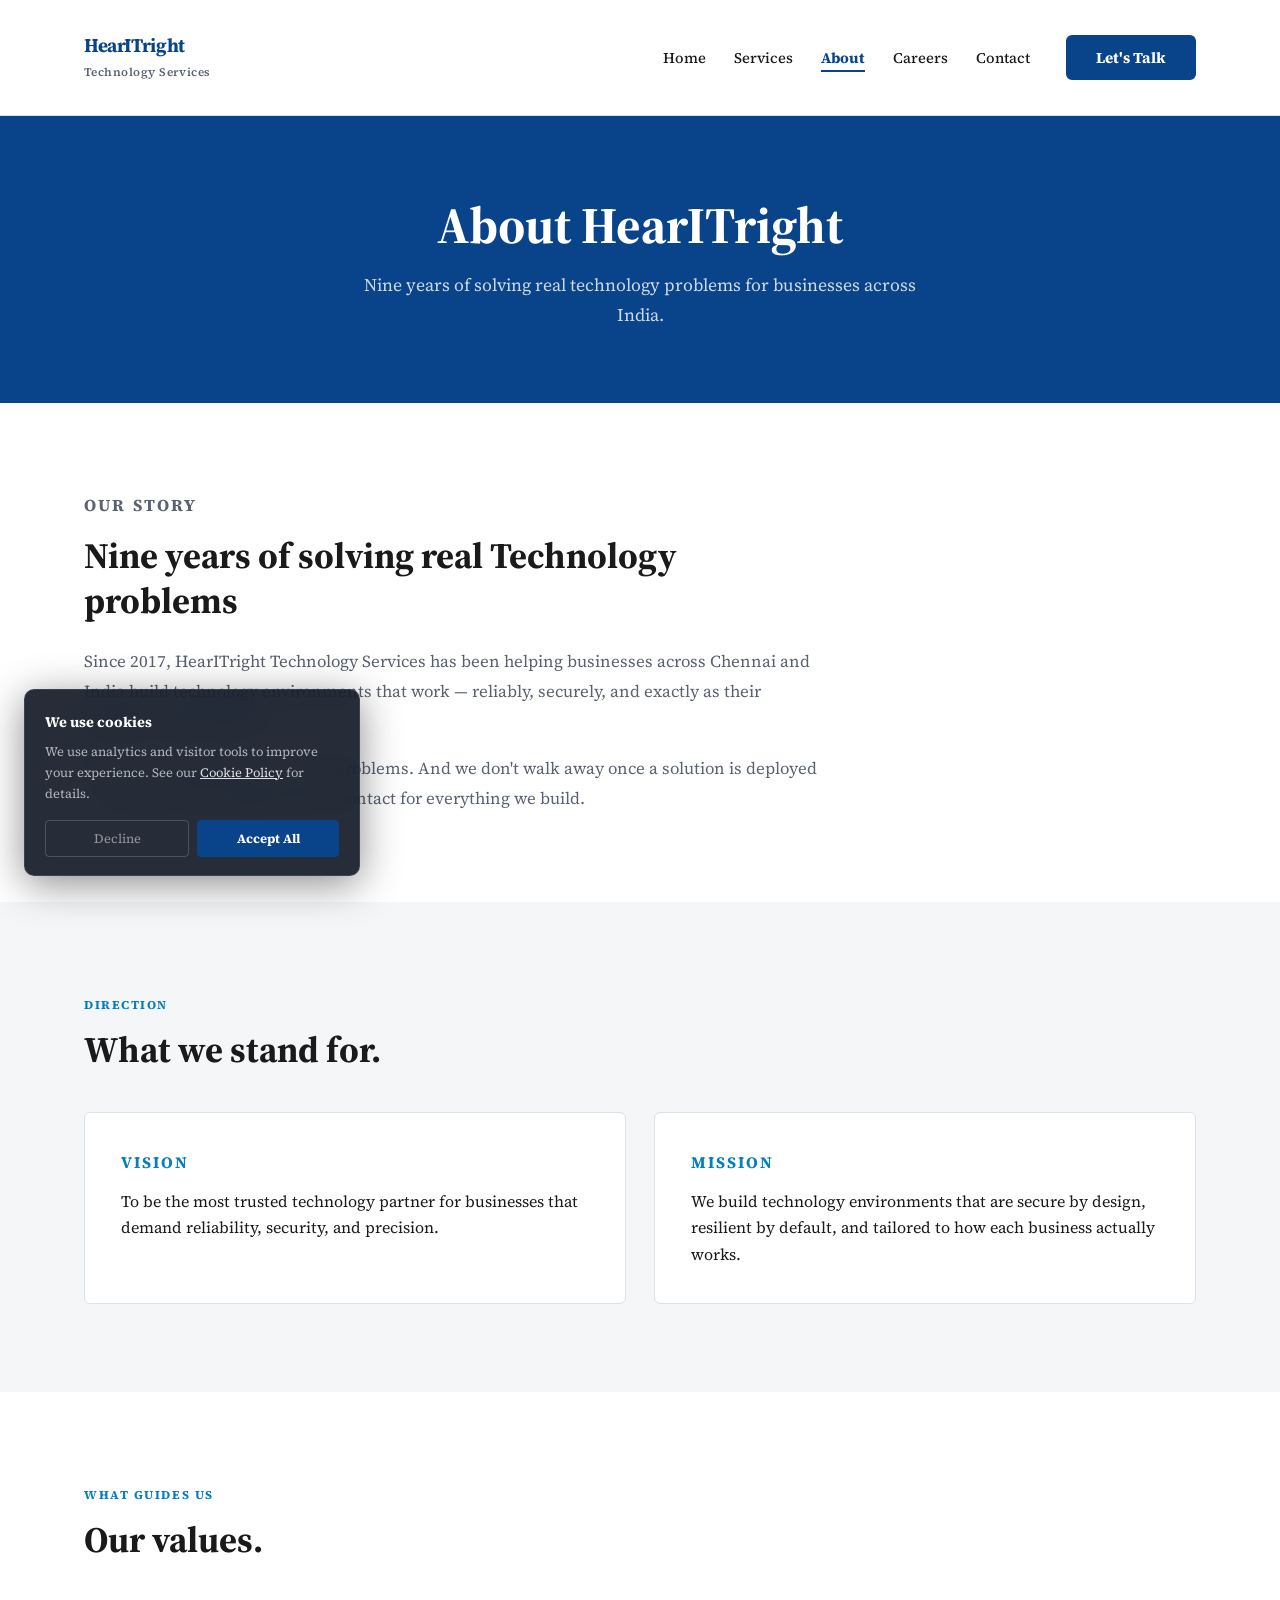
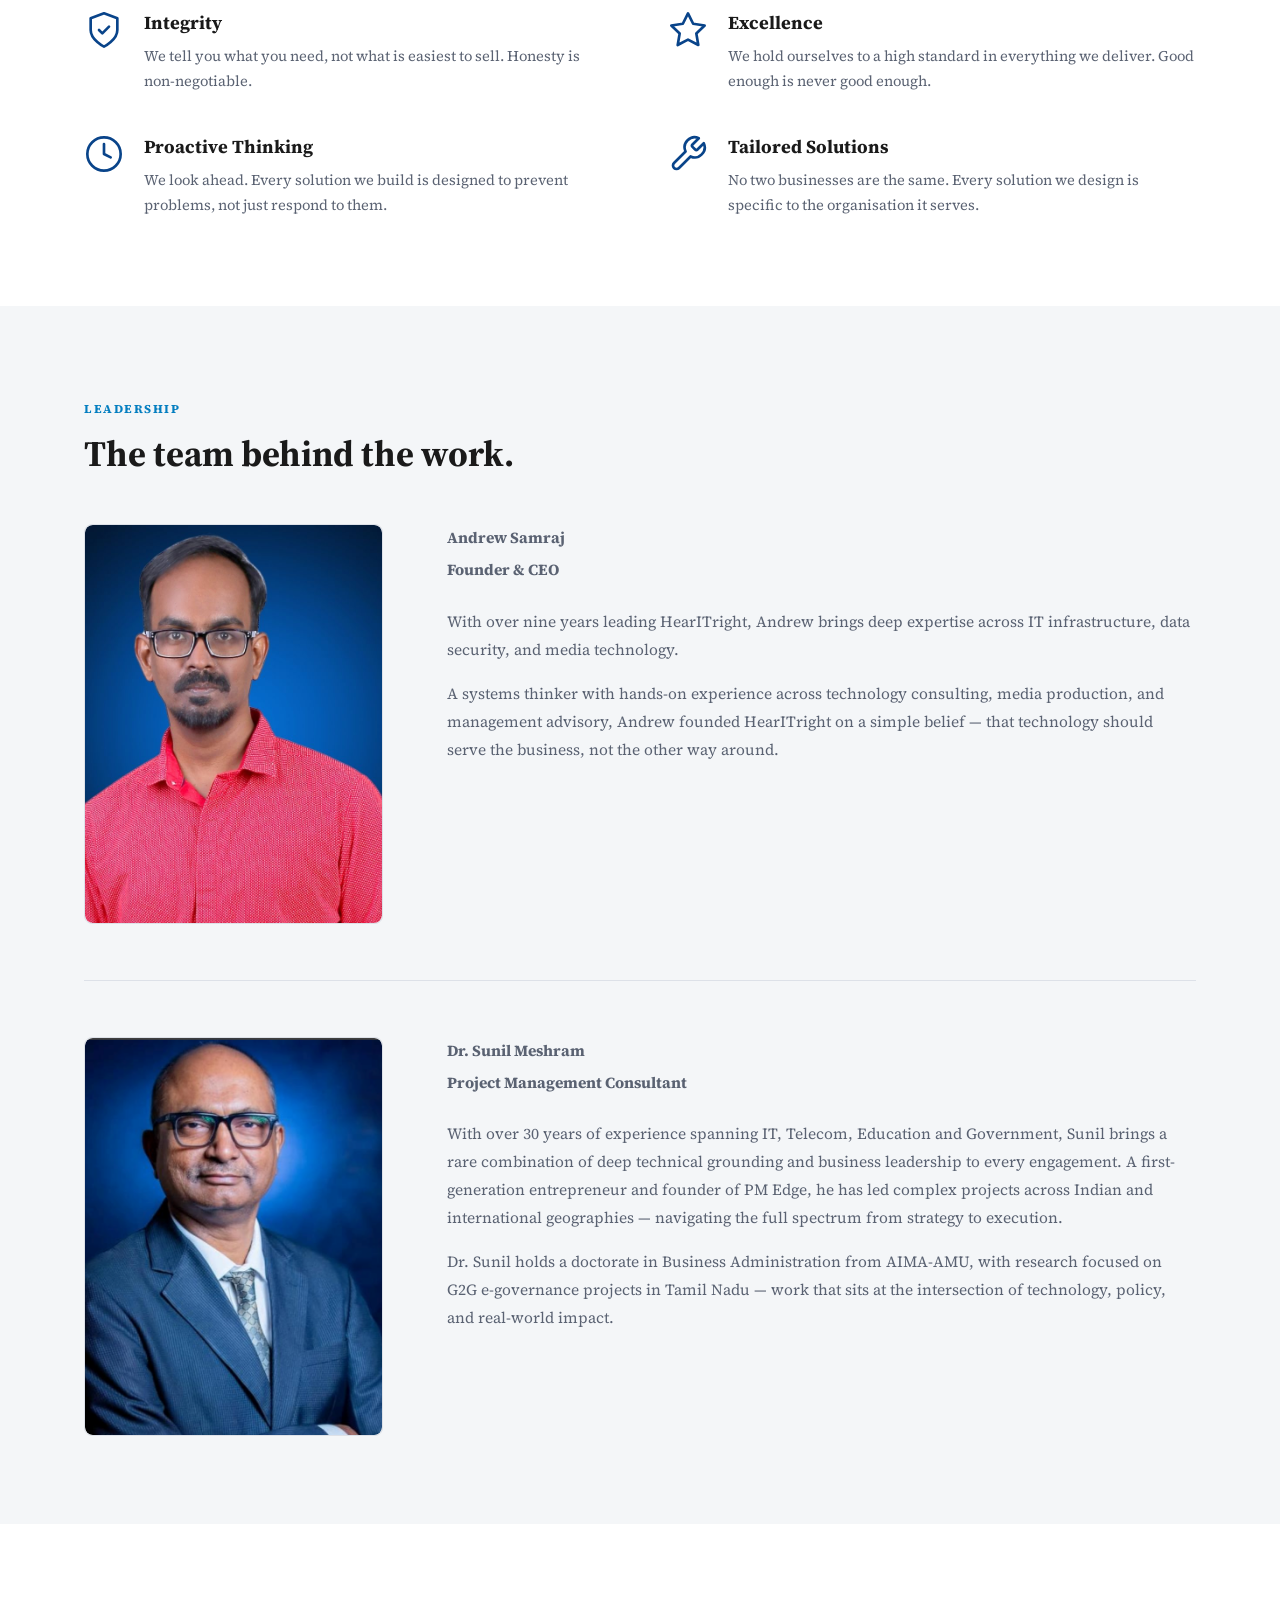
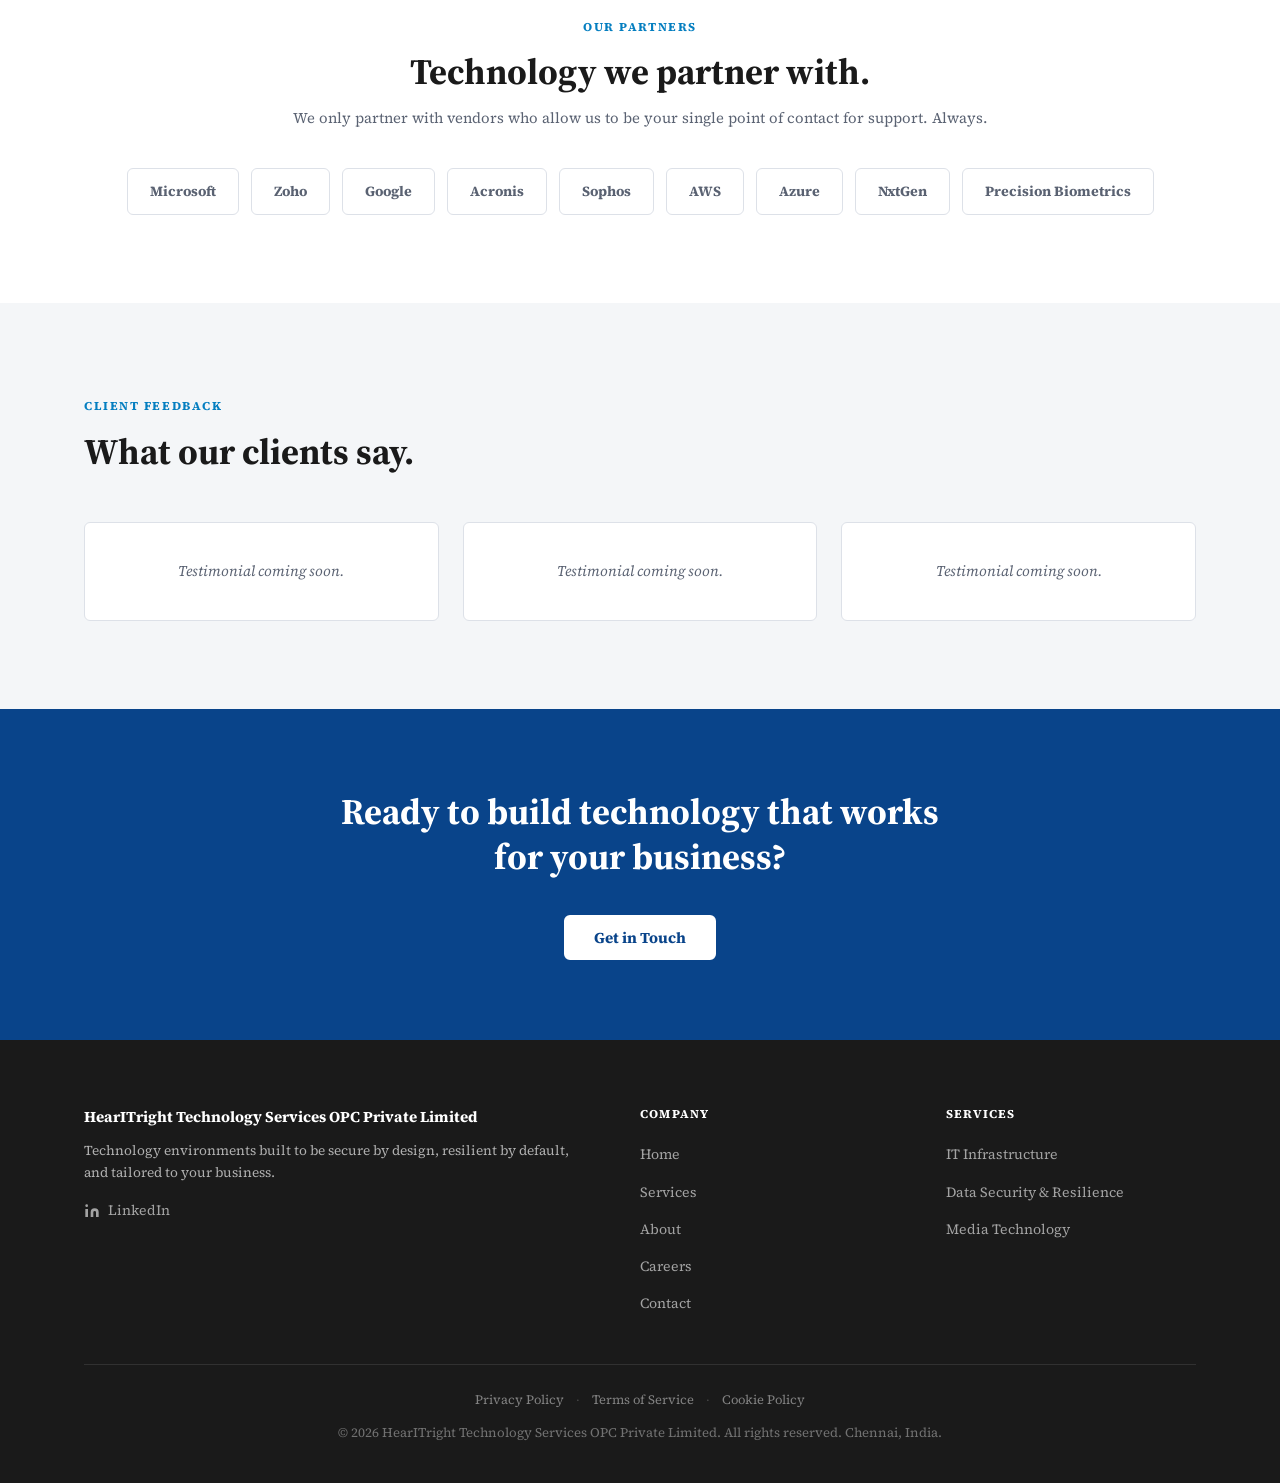
==== about.html @ 64a42e25 "Add Zoho SalesIQ widget, cookie consent banner, and footer legal links - Add SalesIQ live chat widge" ====
<!DOCTYPE html>
<html lang="en">
<head>
  <meta charset="UTF-8">
  <meta name="viewport" content="width=device-width, initial-scale=1.0">
  <title>About — HearITright Technology Services</title>
  <meta name="description" content="Nine years of solving real Technology problems. HearITright Technology Services — Chennai, India.">
  <link rel="preconnect" href="https://fonts.googleapis.com">
  <link rel="preconnect" href="https://fonts.gstatic.com" crossorigin>
  <link href="https://fonts.googleapis.com/css2?family=Source+Serif+Pro:ital,wght@0,400;0,600;0,700;1,400&display=swap" rel="stylesheet">
  <link rel="stylesheet" href="style.css">
</head>
<body>

<!-- ======= NAVIGATION ======= -->
<nav class="nav">
  <div class="container">
    <div class="nav__inner">
      <a href="index.html" class="nav__logo">
        <img src="img/logo/HearITright Logo Transparent.png" alt="HearITright Technology Services" onerror="this.style.display='none';this.nextElementSibling.style.display='block'">
        <span class="nav__logo-fallback" style="display:none">HearITright<br><span style="font-size:0.72rem;font-weight:600;letter-spacing:0.04em;color:var(--text-light)">Technology Services</span></span>
      </a>
      <button class="nav__hamburger" aria-label="Open menu" aria-expanded="false">
        <span></span><span></span><span></span>
      </button>
      <div class="nav__menu">
        <ul class="nav__links">
          <li><a href="index.html">Home</a></li>
          <li><a href="services.html">Services</a></li>
          <li><a href="about.html">About</a></li>
          <li><a href="careers.html">Careers</a></li>
          <li><a href="contact.html">Contact</a></li>
        </ul>
        <div class="nav__cta">
          <a href="contact.html" class="btn btn--primary">Let's Talk</a>
        </div>
      </div>
    </div>
  </div>
</nav>

<!-- ======= PAGE HERO ======= -->
<section class="page-hero">
  <div class="container">
    <h1>About HearITright</h1>
    <p>Nine years of solving real technology problems for businesses across India.</p>
  </div>
</section>

<!-- ======= SECTION 1 — COMPANY STORY ======= -->
<section class="section">
  <div class="container">
    <div class="story-text reveal">
      <p class="section__label">Our story</p>
      <h2>Nine years of solving real Technology problems</h2>
      <p style="margin-top:24px">Since 2017, HearITright Technology Services has been helping businesses across Chennai and India build technology environments that work — reliably, securely, and exactly as their business needs them to.</p>
      <p>We don't sell products. We solve problems. And we don't walk away once a solution is deployed — we stay as your single point of contact for everything we build.</p>
    </div>
  </div>
</section>

<!-- ======= SECTION 2 — VISION & MISSION ======= -->
<section class="section section--alt">
  <div class="container">
    <p class="section__label reveal">Direction</p>
    <h2 class="section__heading reveal" style="margin-bottom:40px">What we stand for.</h2>
    <div class="vm-grid reveal">
      <div class="vm-card">
        <p class="vm-card__label">Vision</p>
        <p>To be the most trusted technology partner for businesses that demand reliability, security, and precision.</p>
      </div>
      <div class="vm-card">
        <p class="vm-card__label">Mission</p>
        <p>We build technology environments that are secure by design, resilient by default, and tailored to how each business actually works.</p>
      </div>
    </div>
  </div>
</section>

<!-- ======= SECTION 3 — VALUES ======= -->
<section class="section">
  <div class="container">
    <p class="section__label">What guides us</p>
    <h2 class="section__heading" style="margin-bottom:48px">Our values.</h2>
    <div class="values-grid">

      <div class="value-item reveal">
        <svg class="value-icon" viewBox="0 0 24 24" fill="none" stroke="currentColor" stroke-width="1.6" stroke-linecap="round" stroke-linejoin="round" aria-hidden="true">
          <path d="M12 22s8-4 8-10V5l-8-3-8 3v7c0 6 8 10 8 10z"/>
          <path d="M9 12l2 2 4-4"/>
        </svg>
        <div>
          <h3>Integrity</h3>
          <p>We tell you what you need, not what is easiest to sell. Honesty is non-negotiable.</p>
        </div>
      </div>

      <div class="value-item reveal reveal-delay-1">
        <svg class="value-icon" viewBox="0 0 24 24" fill="none" stroke="currentColor" stroke-width="1.6" stroke-linecap="round" stroke-linejoin="round" aria-hidden="true">
          <polygon points="12 2 15.09 8.26 22 9.27 17 14.14 18.18 21.02 12 17.77 5.82 21.02 7 14.14 2 9.27 8.91 8.26 12 2"/>
        </svg>
        <div>
          <h3>Excellence</h3>
          <p>We hold ourselves to a high standard in everything we deliver. Good enough is never good enough.</p>
        </div>
      </div>

      <div class="value-item reveal reveal-delay-1">
        <svg class="value-icon" viewBox="0 0 24 24" fill="none" stroke="currentColor" stroke-width="1.6" stroke-linecap="round" stroke-linejoin="round" aria-hidden="true">
          <circle cx="12" cy="12" r="10"/>
          <path d="M12 6v6l4 2"/>
        </svg>
        <div>
          <h3>Proactive Thinking</h3>
          <p>We look ahead. Every solution we build is designed to prevent problems, not just respond to them.</p>
        </div>
      </div>

      <div class="value-item reveal reveal-delay-2">
        <svg class="value-icon" viewBox="0 0 24 24" fill="none" stroke="currentColor" stroke-width="1.6" stroke-linecap="round" stroke-linejoin="round" aria-hidden="true">
          <path d="M14.7 6.3a1 1 0 0 0 0 1.4l1.6 1.6a1 1 0 0 0 1.4 0l3.77-3.77a6 6 0 0 1-7.94 7.94l-6.91 6.91a2.12 2.12 0 0 1-3-3l6.91-6.91a6 6 0 0 1 7.94-7.94l-3.76 3.76z"/>
        </svg>
        <div>
          <h3>Tailored Solutions</h3>
          <p>No two businesses are the same. Every solution we design is specific to the organisation it serves.</p>
        </div>
      </div>

    </div>
  </div>
</section>

<!-- ======= SECTION 4 — LEADERSHIP ======= -->
<section class="section section--alt">
  <div class="container">
    <p class="section__label reveal">Leadership</p>
    <h2 class="section__heading reveal" style="margin-bottom:48px">The team behind the work.</h2>

    <!-- Andrew Samraj -->
    <div class="founder-grid reveal">
      <div class="founder-photo" style="padding:0;overflow:hidden;">
        <img src="img/team/andrew-samraj.jpg" alt="Andrew Samraj — Founder &amp; CEO, HearITright"
             style="width:100%;height:100%;object-fit:cover;object-position:top center;border-radius:8px"
             onerror="this.style.display='none';this.nextElementSibling.style.display='flex'">
        <span style="display:none;width:100%;height:100%;align-items:center;justify-content:center;color:var(--text-light);font-size:0.82rem;text-align:center;padding:20px">Photo coming soon</span>
      </div>
      <div class="founder-content">
        <p class="founder-content__name">Andrew Samraj</p>
        <p class="founder-content__title">Founder &amp; CEO</p>
        <p>With over nine years leading HearITright, Andrew brings deep expertise across IT infrastructure, data security, and media technology.</p>
        <p>A systems thinker with hands-on experience across technology consulting, media production, and management advisory, Andrew founded HearITright on a simple belief — that technology should serve the business, not the other way around.</p>
      </div>
    </div>

    <hr class="team-divider">

    <!-- Team member 2 — replace placeholder with actual details -->
    <div class="founder-grid reveal">
      <div class="founder-photo" style="padding:0;overflow:hidden;">
        <img src="img/team/sunil-meshram.png" alt="Dr. Sunil Meshram — Project Management Consultant, HearITright"
             style="width:100%;height:100%;object-fit:cover;object-position:top center;border-radius:8px"
             onerror="this.style.display='none';this.nextElementSibling.style.display='flex'">
        <!--<span style="display:flex;width:100%;height:100%;align-items:center;justify-content:center;color:var(--text-light);font-size:0.82rem;text-align:center;padding:20px;background:var(--bg-alt);border-radius:8px;border:1px solid var(--border)">Photo coming soon</span>-->
      </div>
      <div class="founder-content">
        <p class="founder-content__name">Dr. Sunil Meshram</p>
        <p class="founder-content__title">Project Management Consultant</p>
        <p>With over 30 years of experience spanning IT, Telecom, Education and Government, Sunil brings a rare combination of deep technical grounding and business leadership to every engagement. A first-generation entrepreneur and founder of PM Edge, he has led complex projects across Indian and international geographies — navigating the full spectrum from strategy to execution.</p>
        <p>Dr. Sunil holds a doctorate in Business Administration from AIMA-AMU, with research focused on G2G e-governance projects in Tamil Nadu — work that sits at the intersection of technology, policy, and real-world impact.</p>
      </div>
    </div>

    <!-- To add more team members: copy the block above (from the <hr> down) and paste it here -->

  </div>
</section>

<!-- ======= SECTION 5 — PARTNERS ======= -->
<section class="section">
  <div class="container text-center">
    <p class="section__label">Our partners</p>
    <h2 class="section__heading">Technology we partner with.</h2>
    <p class="partners__sub">We only partner with vendors who allow us to be your single point of contact for support. Always.</p>
    <div class="partners__row reveal">
      <span class="partner-badge">Microsoft</span>
      <span class="partner-badge">Zoho</span>
      <span class="partner-badge">Google</span>
      <span class="partner-badge">Acronis</span>
      <span class="partner-badge">Sophos</span>
      <span class="partner-badge">AWS</span>
      <span class="partner-badge">Azure</span>
      <span class="partner-badge">NxtGen</span>
      <span class="partner-badge">Precision Biometrics</span>
    </div>
  </div>
</section>

<!-- ======= SECTION 6 — TESTIMONIALS ======= -->
<section class="section section--alt">
  <div class="container">
    <p class="section__label">Client feedback</p>
    <h2 class="section__heading" style="margin-bottom:48px">What our clients say.</h2>
    <div class="testimonials-grid">
      <div class="testimonial-card reveal">Testimonial coming soon.</div>
      <div class="testimonial-card reveal reveal-delay-1">Testimonial coming soon.</div>
      <div class="testimonial-card reveal reveal-delay-2">Testimonial coming soon.</div>
    </div>
  </div>
</section>

<!-- ======= CTA ======= -->
<section class="cta-strip">
  <div class="container">
    <h2>Ready to build technology that works for your business?</h2>
    <a href="contact.html" class="btn btn--white">Get in Touch</a>
  </div>
</section>

<!-- ======= FOOTER ======= -->
<footer class="footer">
  <div class="container">
    <div class="footer__inner">
      <div class="footer__brand">
        <p class="footer__brand-name">HearITright Technology Services OPC Private Limited</p>
        <p class="footer__tagline">Technology environments built to be secure by design, resilient by default, and tailored to your business.</p>
        <div class="footer__social">
          <a href="https://www.linkedin.com/company/hearitright-tech/" target="_blank" rel="noopener noreferrer" class="footer__social-link">
            <svg width="16" height="16" viewBox="0 0 24 24" fill="currentColor" aria-hidden="true"><path d="M16 8a6 6 0 0 1 6 6v7h-4v-7a2 2 0 0 0-2-2 2 2 0 0 0-2 2v7h-4v-7a6 6 0 0 1 6-6z"/><rect x="2" y="9" width="4" height="12"/><circle cx="4" cy="4" r="2"/></svg>
            LinkedIn
          </a>
        </div>
      </div>
      <div>
        <p class="footer__heading">Company</p>
        <ul class="footer__links">
          <li><a href="index.html">Home</a></li>
          <li><a href="services.html">Services</a></li>
          <li><a href="about.html">About</a></li>
          <li><a href="careers.html">Careers</a></li>
          <li><a href="contact.html">Contact</a></li>
        </ul>
      </div>
      <div>
        <p class="footer__heading">Services</p>
        <ul class="footer__links">
          <li><a href="services.html#it-infrastructure">IT Infrastructure</a></li>
          <li><a href="services.html#data-security">Data Security &amp; Resilience</a></li>
          <li><a href="services.html#media-technology">Media Technology</a></li>
        </ul>
      </div>
    </div>
    <div class="footer__bottom">
      <div class="footer__legal">
        <a href="privacy-policy.html">Privacy Policy</a>
        <span class="footer__legal-sep" aria-hidden="true">·</span>
        <a href="terms-of-service.html">Terms of Service</a>
        <span class="footer__legal-sep" aria-hidden="true">·</span>
        <a href="cookie-policy.html">Cookie Policy</a>
      </div>
      &copy; 2026 HearITright Technology Services OPC Private Limited. All rights reserved. Chennai, India.
    </div>
  </div>
</footer>

<script src="script.js"></script>
<script>window.$zoho=window.$zoho || {};$zoho.salesiq=$zoho.salesiq||{ready:function(){}}</script>
<script id="zsiqscript" src="https://salesiq.zohopublic.in/widget?wc=siq4767d61b8ba6824e5a97a847b30c55812840582b488960f0101e4394f3585773e965954f23e4676588dfcbbad89b7d7a" defer></script>
</body>
</html>
---- style.css ----
/* ============================================================
   HearITright Technology Services — Main Stylesheet
   ============================================================ */

/* Google Fonts loaded in each HTML file */

/* ---- Variables ---- */
:root {
  --primary:    #09448A;
  --secondary:  #047EC0;
  --bg:         #F8F9FA;
  --bg-alt:     #F4F6F8;
  --text:       #1A1A1A;
  --text-light: #5A6272;
  --white:      #ffffff;
  --dark:       #1A1A1A;
  --border:     #DDE1E8;
  --radius:     6px;
}

/* ---- Reset ---- */
*, *::before, *::after { box-sizing: border-box; margin: 0; padding: 0; }
html { scroll-behavior: smooth; }
body {
  font-family: 'Source Serif Pro', Georgia, 'Times New Roman', serif;
  color: var(--text);
  background: var(--white);
  line-height: 1.7;
  font-size: 1rem;
}
img { max-width: 100%; display: block; }
a { color: var(--primary); text-decoration: none; }
a:hover { text-decoration: underline; }
ul { list-style: none; }

/* ---- Typography ---- */
h1 { font-size: clamp(2rem, 4.5vw, 3.2rem); font-weight: 700; line-height: 1.15; }
h2 { font-size: clamp(1.6rem, 3vw, 2.25rem); font-weight: 700; line-height: 1.25; }
h3 { font-size: 1.15rem; font-weight: 700; line-height: 1.4; }
h4 { font-size: 1rem; font-weight: 700; }
p { margin-bottom: 1rem; }
p:last-child { margin-bottom: 0; }

/* ---- Layout ---- */
.container { max-width: 1160px; margin: 0 auto; padding: 0 24px; }
.section { padding: 88px 0; }
.section--alt { background: var(--bg-alt); }

/* ---- Buttons ---- */
.btn {
  display: inline-block;
  padding: 13px 28px;
  border-radius: var(--radius);
  font-family: 'Source Serif Pro', Georgia, serif;
  font-size: 0.95rem;
  font-weight: 700;
  cursor: pointer;
  transition: opacity 0.18s ease, transform 0.18s ease, background 0.18s ease, color 0.18s ease;
  border: 2px solid transparent;
  text-decoration: none;
  line-height: 1;
}
.btn:hover { text-decoration: none; }
.btn--primary { background: var(--primary); color: var(--white); border-color: var(--primary); }
.btn--primary:hover { opacity: 0.86; transform: translateY(-1px); }
.btn--white { background: var(--white); color: var(--primary); border-color: var(--white); }
.btn--white:hover { opacity: 0.9; transform: translateY(-1px); }
.btn--outline-white { background: transparent; color: var(--white); border-color: var(--white); }
.btn--outline-white:hover { background: var(--white); color: var(--primary); }

/* ---- Navigation ---- */
.nav {
  position: sticky;
  top: 0;
  z-index: 200;
  background: var(--white);
  border-bottom: 1px solid var(--border);
}
.nav__inner {
  display: flex;
  align-items: center;
  justify-content: space-between;
  height: 115px;
}
.nav__logo { display: flex; align-items: center; }
.nav__logo img { height: 40px; width: auto; }
.nav__logo-fallback {
  font-size: 1.2rem;
  font-weight: 700;
  color: var(--primary);
  letter-spacing: -0.02em;
  line-height: 1.2;
}
.nav__logo img { height: 115px; }
.nav__menu { display: flex; align-items: center; gap: 36px; }
.nav__links { display: flex; align-items: center; gap: 28px; }
.nav__links a {
  font-size: 0.92rem;
  font-weight: 500;
  color: var(--text);
  transition: color 0.18s;
  padding-bottom: 2px;
}
.nav__links a:hover { color: var(--primary); text-decoration: none; }
.nav__links a.active {
  color: var(--primary);
  font-weight: 700;
  border-bottom: 2px solid var(--primary);
}
.nav__hamburger {
  display: none;
  flex-direction: column;
  gap: 5px;
  background: none;
  border: none;
  cursor: pointer;
  padding: 6px 4px;
}
.nav__hamburger span {
  display: block;
  width: 22px;
  height: 2px;
  background: var(--text);
  border-radius: 2px;
  transition: transform 0.28s ease, opacity 0.28s ease;
}
.nav__hamburger[aria-expanded="true"] span:nth-child(1) { transform: translateY(7px) rotate(45deg); }
.nav__hamburger[aria-expanded="true"] span:nth-child(2) { opacity: 0; }
.nav__hamburger[aria-expanded="true"] span:nth-child(3) { transform: translateY(-7px) rotate(-45deg); }

@media (max-width: 820px) {
  .nav__hamburger { display: flex; }
  .nav__menu {
    display: none;
    position: absolute;
    top: 68px;
    left: 0;
    right: 0;
    background: var(--white);
    border-bottom: 1px solid var(--border);
    padding: 20px 24px 28px;
    flex-direction: column;
    align-items: flex-start;
    gap: 0;
    box-shadow: 0 8px 32px rgba(0,0,0,0.08);
  }
  .nav__menu.open { display: flex; }
  .nav__links { flex-direction: column; align-items: flex-start; gap: 0; width: 100%; }
  .nav__links li { width: 100%; border-bottom: 1px solid var(--border); }
  .nav__links a { display: block; padding: 14px 0; font-size: 1rem; }
  .nav__links a.active { border-bottom: none; border-left: 3px solid var(--primary); padding-left: 12px; }
  .nav__cta { margin-top: 20px; width: 100%; }
  .nav__cta .btn { display: block; text-align: center; }
}

/* ---- Page Hero ---- */
.page-hero {
  background: var(--primary);
  color: var(--white);
  padding: 80px 0 72px;
  text-align: center;
}
.page-hero h1 { color: var(--white); margin-bottom: 16px; }
.page-hero p { font-size: 1.1rem; color: rgba(255,255,255,0.8); max-width: 580px; margin: 0 auto; }

/* ---- Footer ---- */
.footer { background: var(--dark); color: rgba(255,255,255,0.65); padding: 64px 0 40px; }
.footer__inner {
  display: grid;
  grid-template-columns: 2fr 1fr 1fr;
  gap: 56px;
  margin-bottom: 48px;
}
.footer__brand-name { font-size: 0.95rem; font-weight: 700; color: var(--white); margin-bottom: 10px; }
.footer__tagline { font-size: 0.85rem; line-height: 1.6; }
.footer__heading { font-size: 0.75rem; font-weight: 700; text-transform: uppercase; letter-spacing: 0.1em; color: var(--white); margin-bottom: 16px; }
.footer__links { display: flex; flex-direction: column; gap: 10px; }
.footer__links a { color: rgba(255,255,255,0.6); font-size: 0.88rem; transition: color 0.18s; }
.footer__links a:hover { color: var(--white); text-decoration: none; }
.footer__bottom {
  border-top: 1px solid rgba(255,255,255,0.1);
  padding-top: 24px;
  font-size: 0.82rem;
  color: rgba(255,255,255,0.38);
  text-align: center;
}

@media (max-width: 820px) {
  .footer__inner { grid-template-columns: 1fr; gap: 36px; }
}

/* ---- Index Hero ---- */
.hero { background: var(--bg); padding: 100px 0 96px; }
.hero__inner { display: grid; grid-template-columns: 1fr 1fr; gap: 72px; align-items: center; }
.hero__eyebrow {
  display: inline-block;
  font-size: 0.78rem;
  font-weight: 700;
  text-transform: uppercase;
  letter-spacing: 0.12em;
  color: var(--secondary);
  margin-bottom: 16px;
}
.hero__headline { margin-bottom: 24px; }
.hero__subhead { font-size: 1.1rem; color: var(--text-light); margin-bottom: 36px; line-height: 1.75; }
.hero__image {
  background: linear-gradient(135deg, #060f1c 0%, #0c2244 55%, #0a3870 100%);
  border-radius: 12px;
  aspect-ratio: 5/4;
  display: flex;
  align-items: center;
  justify-content: center;
  overflow: hidden;
  position: relative;
}
.hero__image::after {
  content: '';
  position: absolute;
  inset: 0;
  background:
    radial-gradient(ellipse at 25% 60%, rgba(4,126,192,0.28) 0%, transparent 55%),
    radial-gradient(ellipse at 75% 25%, rgba(9,68,138,0.35) 0%, transparent 50%);
}
.hero__image-inner {
  position: relative;
  z-index: 1;
  display: flex;
  flex-direction: column;
  align-items: center;
  gap: 18px;
}
.hero__image-grid {
  display: grid;
  grid-template-columns: repeat(4, 1fr);
  gap: 8px;
}
.hero__image-dot {
  width: 8px; height: 8px;
  border-radius: 50%;
  background: rgba(4,126,192,0.5);
}
.hero__image-dot:nth-child(3n) { background: rgba(255,255,255,0.15); }
.hero__image-dot:nth-child(5n) { background: rgba(4,126,192,0.8); }
.hero__image-line {
  width: 120px; height: 1px;
  background: linear-gradient(90deg, transparent, rgba(4,126,192,0.7), transparent);
}

@media (max-width: 820px) {
  .hero { padding: 64px 0 56px; }
  .hero__inner { grid-template-columns: 1fr; gap: 48px; }
  .hero__image { aspect-ratio: 16/9; }
}

/* ---- Pillars ---- */
.pillars__grid { display: grid; grid-template-columns: repeat(3, 1fr); gap: 36px; }
.pillars__icon { width: 44px; height: 44px; color: var(--primary); margin-bottom: 20px; }
.pillars__item h3 { margin-bottom: 10px; }
.pillars__item p { font-size: 0.93rem; color: var(--text-light); margin-bottom: 18px; line-height: 1.7; }
.learn-more {
  font-size: 0.88rem;
  font-weight: 700;
  color: var(--secondary);
  display: inline-flex;
  align-items: center;
  gap: 5px;
  transition: gap 0.2s;
}
.learn-more:hover { gap: 9px; text-decoration: none; }

@media (max-width: 820px) { .pillars__grid { grid-template-columns: 1fr; gap: 40px; } }
@media (max-width: 1024px) and (min-width: 821px) { .pillars__grid { grid-template-columns: 1fr 1fr; } }

/* ---- Why ---- */
.why__grid { display: grid; grid-template-columns: 1fr 1fr; gap: 40px 56px; }
.why__item { display: flex; gap: 20px; align-items: flex-start; }
.why__icon { width: 40px; height: 40px; color: var(--primary); flex-shrink: 0; margin-top: 3px; }
.why__item h3 { margin-bottom: 8px; }
.why__item p { font-size: 0.93rem; color: var(--text-light); }

@media (max-width: 640px) { .why__grid { grid-template-columns: 1fr; gap: 32px; } }

/* ---- Partners ---- */
.partners__sub { font-size: 0.93rem; color: var(--text-light); margin-top: 8px; margin-bottom: 36px; }
.partners__row {
  display: flex;
  flex-wrap: wrap;
  gap: 12px;
  justify-content: center;
}
.partner-badge {
  padding: 11px 22px;
  border: 1px solid var(--border);
  border-radius: var(--radius);
  font-weight: 700;
  font-size: 0.88rem;
  color: var(--text-light);
  background: var(--white);
  transition: border-color 0.18s, color 0.18s;
}
.partner-badge:hover { border-color: var(--primary); color: var(--primary); }

/* ---- Stats ---- */
.stats { display: flex; justify-content: center; gap: 80px; flex-wrap: wrap; margin-bottom: 28px; }
.stat { text-align: center; }
.stat__number { font-size: 3.2rem; font-weight: 700; color: var(--primary); line-height: 1; }
.stat__label { font-size: 0.9rem; color: var(--text-light); margin-top: 8px; }
.stats__note { text-align: center; color: var(--text-light); font-size: 0.95rem; }

@media (max-width: 600px) { .stats { gap: 40px; } }

/* ---- CTA Strip ---- */
.cta-strip { background: var(--primary); padding: 80px 0; text-align: center; }
.cta-strip h2 { color: var(--white); margin-bottom: 36px; max-width: 620px; margin-left: auto; margin-right: auto; }

/* ---- Section headings shared ---- */
.section__label {
  display: inline-block;
  font-size: 0.75rem;
  font-weight: 700;
  text-transform: uppercase;
  letter-spacing: 0.13em;
  color: var(--secondary);
  margin-bottom: 12px;
}
.section__heading { margin-bottom: 12px; }
.section__subheading { font-size: 1.05rem; color: var(--text-light); max-width: 600px; margin-bottom: 52px; }
.section__subheading--center { text-align: center; margin-left: auto; margin-right: auto; }

/* ---- Cards ---- */
.card {
  background: var(--white);
  border: 1px solid var(--border);
  border-radius: var(--radius);
  padding: 28px;
  transition: box-shadow 0.2s, transform 0.2s;
}
.card:hover { box-shadow: 0 6px 28px rgba(9,68,138,0.09); transform: translateY(-2px); }
.card h3 { margin-bottom: 10px; color: var(--primary); font-size: 1.05rem; }
.card p { font-size: 0.9rem; color: var(--text-light); line-height: 1.65; }

/* ---- Services Page ---- */
.services-section { padding: 72px 0; border-top: 1px solid var(--border); }
.services-section:first-of-type { border-top: none; }
.services-section__intro { max-width: 680px; margin-bottom: 48px; }
.services-section__intro h2 { margin-bottom: 14px; }
.services-section__intro p { color: var(--text-light); font-size: 0.97rem; line-height: 1.75; }
.services-cards { display: grid; grid-template-columns: repeat(3, 1fr); gap: 24px; }
.services-subsection { margin-top: 52px; }
.services-subsection__label {
  font-size: 0.78rem;
  font-weight: 700;
  text-transform: uppercase;
  letter-spacing: 0.1em;
  color: var(--text-light);
  padding-bottom: 12px;
  border-bottom: 1px solid var(--border);
  margin-bottom: 24px;
}

@media (max-width: 1024px) { .services-cards { grid-template-columns: repeat(2, 1fr); } }
@media (max-width: 640px) { .services-cards { grid-template-columns: 1fr; } }

/* ---- About Page ---- */
.story-text { max-width: 740px; }
.story-text h2 { margin-bottom: 24px; }
.story-text p { font-size: 1.05rem; color: var(--text-light); line-height: 1.8; }

.vm-grid { display: grid; grid-template-columns: 1fr 1fr; gap: 28px; }
.vm-card { background: var(--white); border: 1px solid var(--border); border-radius: var(--radius); padding: 36px; }
.vm-card__label {
  font-size: 0.72rem;
  font-weight: 700;
  text-transform: uppercase;
  letter-spacing: 0.13em;
  color: var(--secondary);
  margin-bottom: 12px;
}
.vm-card p { font-size: 1rem; line-height: 1.65; }

.values-grid { display: grid; grid-template-columns: 1fr 1fr; gap: 40px 56px; }
.value-item { display: flex; gap: 20px; align-items: flex-start; }
.value-icon { width: 40px; height: 40px; color: var(--primary); flex-shrink: 0; }
.value-item h3 { margin-bottom: 8px; }
.value-item p { font-size: 0.92rem; color: var(--text-light); }

.founder-grid { display: grid; grid-template-columns: 1fr 2.5fr; gap: 64px; align-items: start; }
.founder-photo {
  aspect-ratio: 3/4;
  background: var(--bg-alt);
  border-radius: 8px;
  border: 1px solid var(--border);
  display: flex;
  align-items: center;
  justify-content: center;
  color: var(--text-light);
  font-size: 0.82rem;
  text-align: center;
  padding: 20px;
}
.founder-content__name { font-size: 1.5rem; font-weight: 700; margin-bottom: 4px; }
.founder-content__title { font-size: 0.93rem; font-weight: 700; color: var(--secondary); margin-bottom: 24px; }
.founder-content p { font-size: 0.97rem; color: var(--text-light); line-height: 1.8; }

.team-divider {
  border: none;
  border-top: 1px solid var(--border);
  margin: 56px 0;
}

.testimonial-card {
  background: var(--white);
  border: 1px solid var(--border);
  border-radius: var(--radius);
  padding: 36px;
  text-align: center;
  color: var(--text-light);
  font-style: italic;
  font-size: 0.92rem;
}

@media (max-width: 820px) {
  .vm-grid, .values-grid { grid-template-columns: 1fr; }
  .founder-grid { grid-template-columns: 1fr; gap: 36px; }
}

/* ---- Careers Page ---- */
.culture-text { max-width: 720px; }
.culture-text p { font-size: 1rem; color: var(--text-light); line-height: 1.8; }

.look-for-grid { display: grid; grid-template-columns: 1fr 1fr; gap: 36px 56px; }
.look-for-item { display: flex; gap: 20px; align-items: flex-start; }
.look-for-icon { width: 40px; height: 40px; color: var(--primary); flex-shrink: 0; }
.look-for-item h3 { margin-bottom: 8px; }
.look-for-item p { font-size: 0.92rem; color: var(--text-light); }

.practice-grid { display: grid; grid-template-columns: repeat(3, 1fr); gap: 20px; }
.practice-card {
  background: var(--white);
  border: 1px solid var(--border);
  border-radius: var(--radius);
  padding: 22px 28px;
  font-weight: 700;
  font-size: 0.97rem;
  color: var(--primary);
  transition: background 0.18s, color 0.18s, border-color 0.18s;
}
.practice-card:hover { background: var(--primary); color: var(--white); border-color: var(--primary); }

.practice-note { margin-top: 20px; font-size: 0.85rem; color: var(--text-light); }

.form-placeholder {
  background: var(--bg-alt);
  border: 2px dashed var(--border);
  border-radius: var(--radius);
  padding: 56px 36px;
  text-align: center;
  color: var(--text-light);
  font-size: 0.9rem;
}
.form-placeholder strong { display: block; margin-bottom: 8px; color: var(--text); }

@media (max-width: 820px) {
  .look-for-grid { grid-template-columns: 1fr; }
  .practice-grid { grid-template-columns: 1fr 1fr; }
}
@media (max-width: 480px) { .practice-grid { grid-template-columns: 1fr; } }

/* ---- Contact Page ---- */
.contact-grid { display: grid; grid-template-columns: 1fr 2fr; gap: 72px; align-items: start; }
.contact-detail { display: flex; gap: 16px; align-items: flex-start; margin-bottom: 32px; }
.contact-detail:last-child { margin-bottom: 0; }
.contact-detail__icon { width: 22px; height: 22px; color: var(--primary); flex-shrink: 0; margin-top: 3px; }
.contact-detail__label { font-size: 0.72rem; font-weight: 700; text-transform: uppercase; letter-spacing: 0.1em; color: var(--text-light); margin-bottom: 4px; }
.contact-detail__value { font-size: 0.97rem; color: var(--text); }
.contact-detail__value a { color: var(--primary); }

.form { display: flex; flex-direction: column; gap: 20px; }
.form__row { display: grid; grid-template-columns: 1fr 1fr; gap: 20px; }
.form__group { display: flex; flex-direction: column; gap: 7px; }
.form__group label { font-size: 0.8rem; font-weight: 700; color: var(--text); letter-spacing: 0.03em; }
.form__group input,
.form__group select,
.form__group textarea {
  font-family: 'Source Serif Pro', Georgia, serif;
  font-size: 0.97rem;
  padding: 12px 14px;
  border: 1px solid var(--border);
  border-radius: var(--radius);
  background: var(--white);
  color: var(--text);
  width: 100%;
  transition: border-color 0.18s, box-shadow 0.18s;
  -webkit-appearance: none;
  appearance: none;
}
.form__group input:focus,
.form__group select:focus,
.form__group textarea:focus {
  outline: none;
  border-color: var(--primary);
  box-shadow: 0 0 0 3px rgba(9,68,138,0.1);
}
.form__group textarea { resize: vertical; min-height: 128px; }
.form__select-wrap { position: relative; }
.form__select-wrap::after {
  content: '';
  position: absolute;
  right: 14px;
  top: 50%;
  transform: translateY(-50%);
  width: 0; height: 0;
  border-left: 5px solid transparent;
  border-right: 5px solid transparent;
  border-top: 5px solid var(--text-light);
  pointer-events: none;
}
.form__note { font-size: 0.82rem; color: var(--text-light); margin-top: 4px; }
.form__success {
  display: none;
  background: #e8f4f0;
  border: 1px solid #a8d5c2;
  color: #1a5c40;
  padding: 16px 20px;
  border-radius: var(--radius);
  font-size: 0.95rem;
}
.form__success.visible { display: block; }

@media (max-width: 820px) {
  .contact-grid { grid-template-columns: 1fr; gap: 48px; }
  .form__row { grid-template-columns: 1fr; }
}

/* ---- Team Grid ---- */
.team-grid {
  display: grid;
  grid-template-columns: repeat(3, 1fr);
  gap: 28px;
}
.team-card {
  background: var(--white);
  border: 1px solid var(--border);
  border-radius: var(--radius);
  overflow: hidden;
  transition: box-shadow 0.2s, transform 0.2s;
}
.team-card:hover { box-shadow: 0 6px 28px rgba(9,68,138,0.09); transform: translateY(-2px); }
.team-card__photo {
  aspect-ratio: 4/3;
  overflow: hidden;
  background: var(--bg-alt);
  position: relative;
}
.team-card__photo img {
  width: 100%; height: 100%;
  object-fit: cover;
  object-position: top center;
  display: block;
}
.team-card__photo-placeholder {
  position: absolute;
  inset: 0;
  display: flex;
  flex-direction: column;
  align-items: center;
  justify-content: center;
  gap: 10px;
  color: var(--text-light);
  font-size: 0.8rem;
}
.team-card__photo-placeholder svg { opacity: 0.35; }
.team-card__info { padding: 20px 24px 24px; }
.team-card__name { font-size: 1.05rem; font-weight: 700; margin-bottom: 3px; color: var(--text); }
.team-card__role {
  font-size: 0.75rem; font-weight: 700;
  text-transform: uppercase; letter-spacing: 0.1em;
  color: var(--secondary); margin-bottom: 10px;
}
.team-card__bio { font-size: 0.88rem; color: var(--text-light); line-height: 1.65; margin-bottom: 0; }
.team-card--placeholder .team-card__name { color: var(--text-light); font-weight: 600; }
.team-card--placeholder .team-card__role { color: var(--border); }

@media (max-width: 1024px) { .team-grid { grid-template-columns: repeat(2, 1fr); } }
@media (max-width: 560px)  { .team-grid { grid-template-columns: 1fr; } }

/* ---- Testimonials grid ---- */
.testimonials-grid {
  display: grid;
  grid-template-columns: repeat(3, 1fr);
  gap: 24px;
}
@media (max-width: 820px) { .testimonials-grid { grid-template-columns: 1fr; } }
@media (max-width: 1024px) and (min-width: 821px) { .testimonials-grid { grid-template-columns: 1fr 1fr; } }

/* ---- Cookie Consent Banner ---- */
.cookie-banner {
  position: fixed;
  bottom: 24px;
  left: 24px;
  z-index: 9999;
  max-width: 336px;
  background: rgba(8, 16, 30, 0.88);
  backdrop-filter: blur(14px);
  -webkit-backdrop-filter: blur(14px);
  border: 1px solid rgba(255,255,255,0.1);
  border-radius: 10px;
  padding: 20px 20px 18px;
  color: rgba(255,255,255,0.82);
  font-family: 'Source Serif Pro', Georgia, serif;
  box-shadow: 0 8px 40px rgba(0,0,0,0.45);
  opacity: 0;
  transform: translateY(16px);
  transition: opacity 0.36s ease, transform 0.36s ease;
  pointer-events: none;
}
.cookie-banner.visible { opacity: 1; transform: none; pointer-events: auto; }
.cookie-banner.hiding  { opacity: 0; transform: translateY(16px); pointer-events: none; }
.cookie-banner__title { font-size: 0.9rem; font-weight: 700; color: #fff; margin-bottom: 6px; }
.cookie-banner__text  { font-size: 0.8rem; line-height: 1.65; color: rgba(255,255,255,0.65); margin-bottom: 16px; }
.cookie-banner__text a { color: rgba(255,255,255,0.85); text-decoration: underline; }
.cookie-banner__text a:hover { color: #fff; }
.cookie-banner__actions { display: flex; gap: 8px; }
.cookie-banner__accept {
  flex: 1;
  background: var(--primary);
  color: #fff;
  border: none;
  padding: 9px 14px;
  border-radius: 4px;
  font-family: 'Source Serif Pro', Georgia, serif;
  font-size: 0.8rem;
  font-weight: 700;
  cursor: pointer;
  transition: opacity 0.18s;
}
.cookie-banner__accept:hover { opacity: 0.84; }
.cookie-banner__decline {
  flex: 1;
  background: transparent;
  color: rgba(255,255,255,0.5);
  border: 1px solid rgba(255,255,255,0.18);
  padding: 9px 14px;
  border-radius: 4px;
  font-family: 'Source Serif Pro', Georgia, serif;
  font-size: 0.8rem;
  cursor: pointer;
  transition: color 0.18s, border-color 0.18s;
}
.cookie-banner__decline:hover { color: #fff; border-color: rgba(255,255,255,0.45); }

@media (max-width: 480px) {
  .cookie-banner { left: 12px; right: 12px; max-width: none; bottom: 12px; }
}
@media (prefers-reduced-motion: reduce) {
  .cookie-banner { transition: opacity 0.18s; transform: none; }
  .cookie-banner.hiding { transform: none; }
}

/* ---- Scroll Reveal ---- */
@media (prefers-reduced-motion: no-preference) {
  .reveal {
    opacity: 0;
    transform: translateY(18px);
    transition: opacity 0.52s ease, transform 0.52s ease;
  }
  .reveal.visible { opacity: 1; transform: none; }
  .reveal-delay-1 { transition-delay: 0.08s; }
  .reveal-delay-2 { transition-delay: 0.16s; }
  .reveal-delay-3 { transition-delay: 0.24s; }
}

/* ---- Footer social + legal ---- */
.footer__social { margin-top: 16px; }
.footer__social-link {
  display: inline-flex;
  align-items: center;
  gap: 8px;
  color: rgba(255,255,255,0.6);
  font-size: 0.88rem;
  transition: color 0.18s;
}
.footer__social-link:hover { color: var(--white); text-decoration: none; }
.footer__legal {
  display: flex;
  flex-wrap: wrap;
  justify-content: center;
  align-items: center;
  gap: 6px 12px;
  margin-bottom: 10px;
}
.footer__legal a { color: rgba(255,255,255,0.45); font-size: 0.8rem; transition: color 0.18s; }
.footer__legal a:hover { color: rgba(255,255,255,0.8); text-decoration: none; }
.footer__legal-sep { color: rgba(255,255,255,0.2); font-size: 0.75rem; }

/* ---- Policy pages ---- */
.policy-content { max-width: 760px; margin: 0 auto; padding: 72px 0 88px; }
.policy-content h2 { font-size: 1.35rem; margin-top: 48px; margin-bottom: 14px; padding-top: 48px; border-top: 1px solid var(--border); }
.policy-content h2:first-of-type { margin-top: 0; padding-top: 0; border-top: none; }
.policy-content h3 { font-size: 1.05rem; margin-top: 28px; margin-bottom: 10px; color: var(--primary); }
.policy-content p { font-size: 0.97rem; color: var(--text-light); line-height: 1.8; }
.policy-content ul { padding-left: 20px; margin-bottom: 1rem; list-style: disc; }
.policy-content ul li { font-size: 0.97rem; color: var(--text-light); line-height: 1.8; margin-bottom: 4px; }
.policy-content a { color: var(--primary); }
.policy-meta { font-size: 0.82rem; color: var(--text-light); margin-bottom: 40px; padding-bottom: 32px; border-bottom: 1px solid var(--border); }
.policy-meta strong { color: var(--text); }

/* ---- Zoho Form Wrapper ---- */
.zoho-form-wrap iframe {
  width: 100%;
  min-height: 600px;
  border: none;
  border-radius: var(--radius);
}

/* ---- Utilities ---- */
.text-center { text-align: center; }
.mt-8  { margin-top: 8px; }
.mt-12 { margin-top: 12px; }
.mt-16 { margin-top: 16px; }
.mt-24 { margin-top: 24px; }
.mt-32 { margin-top: 32px; }
.mt-48 { margin-top: 48px; }
.mb-0  { margin-bottom: 0 !important; }
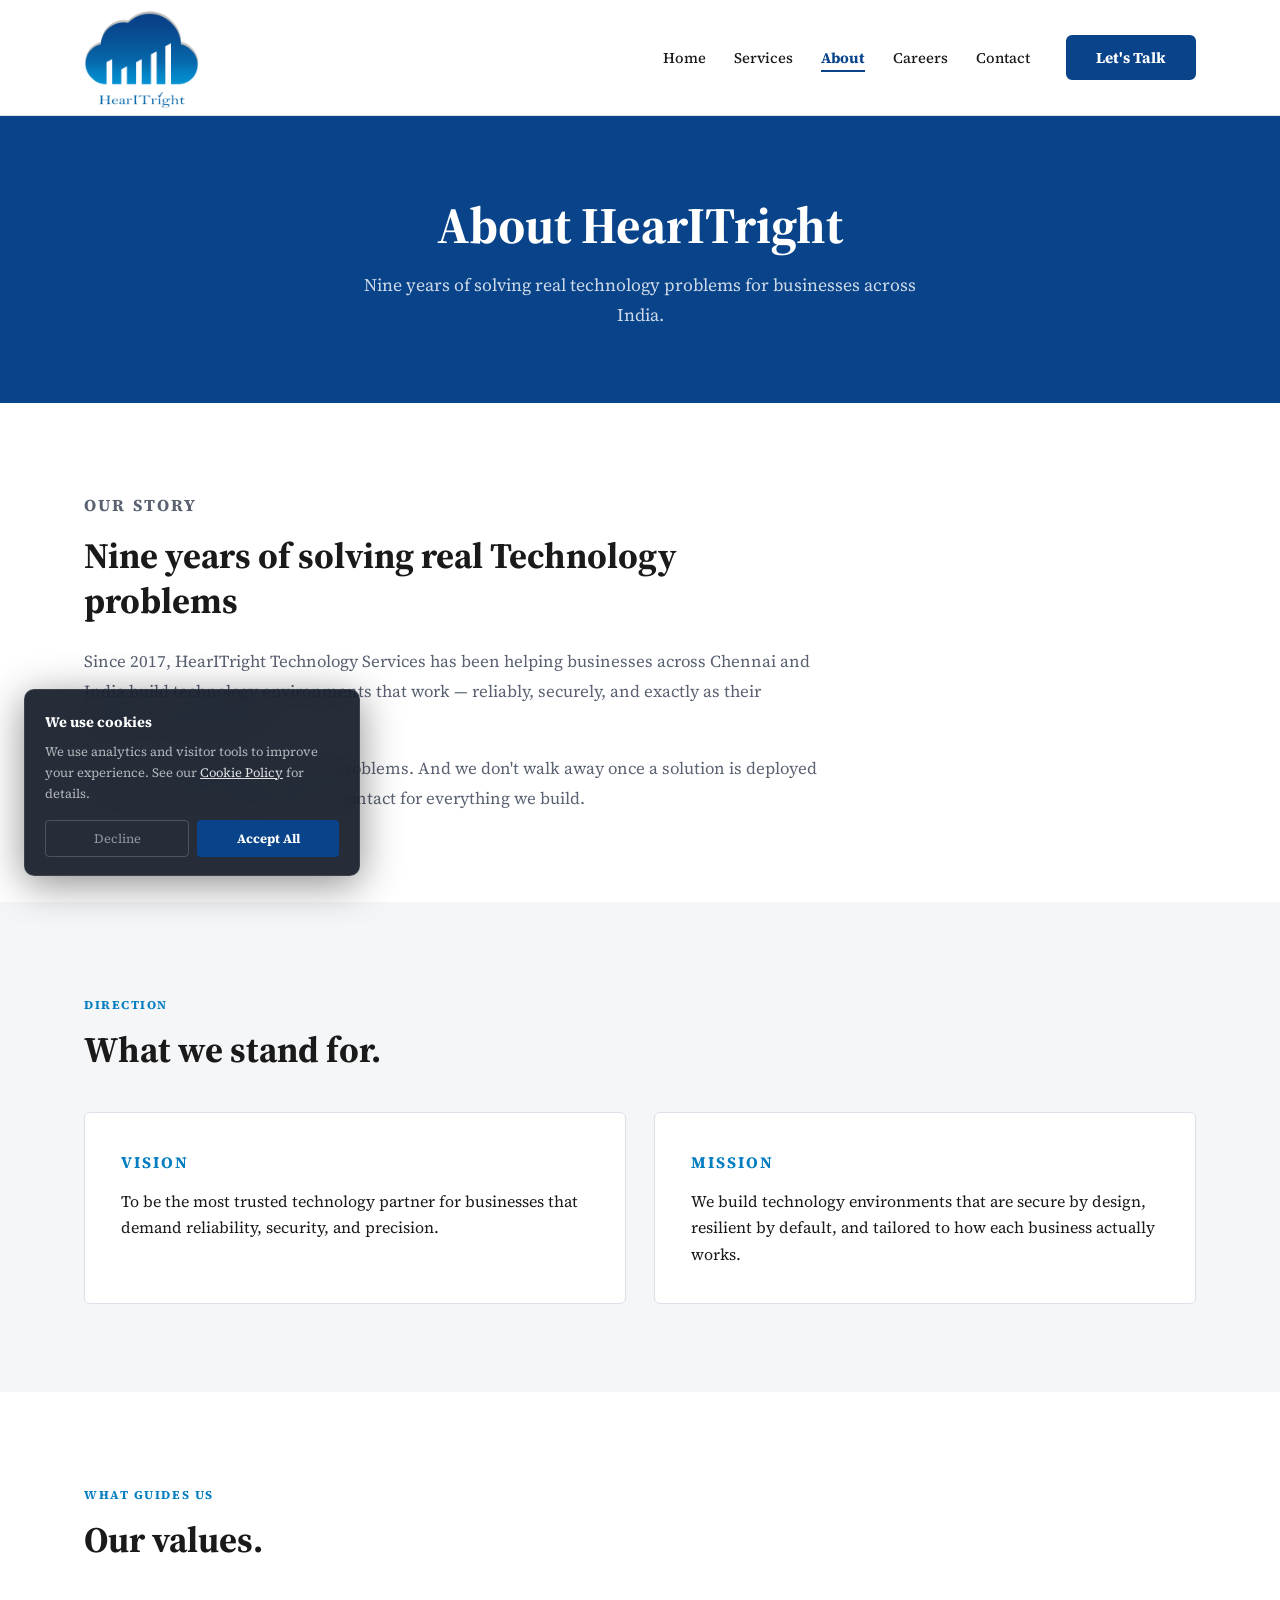
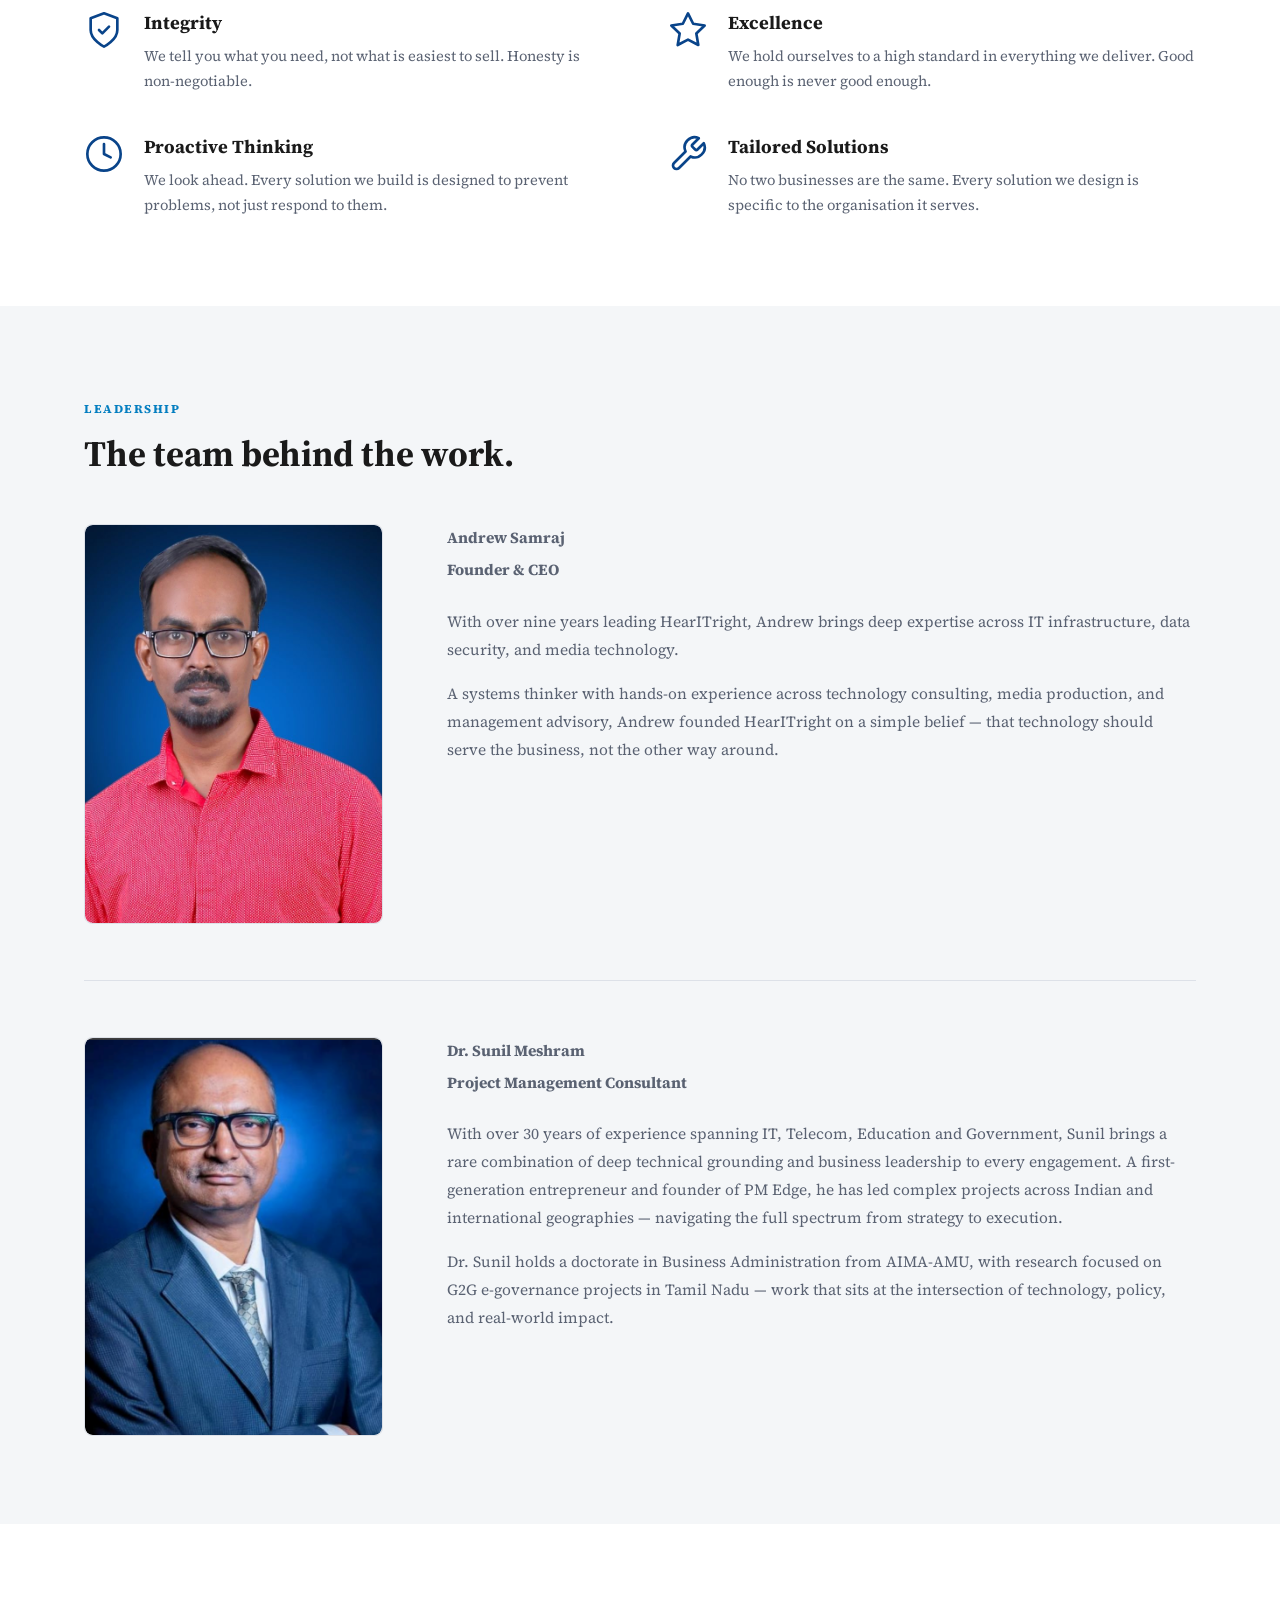
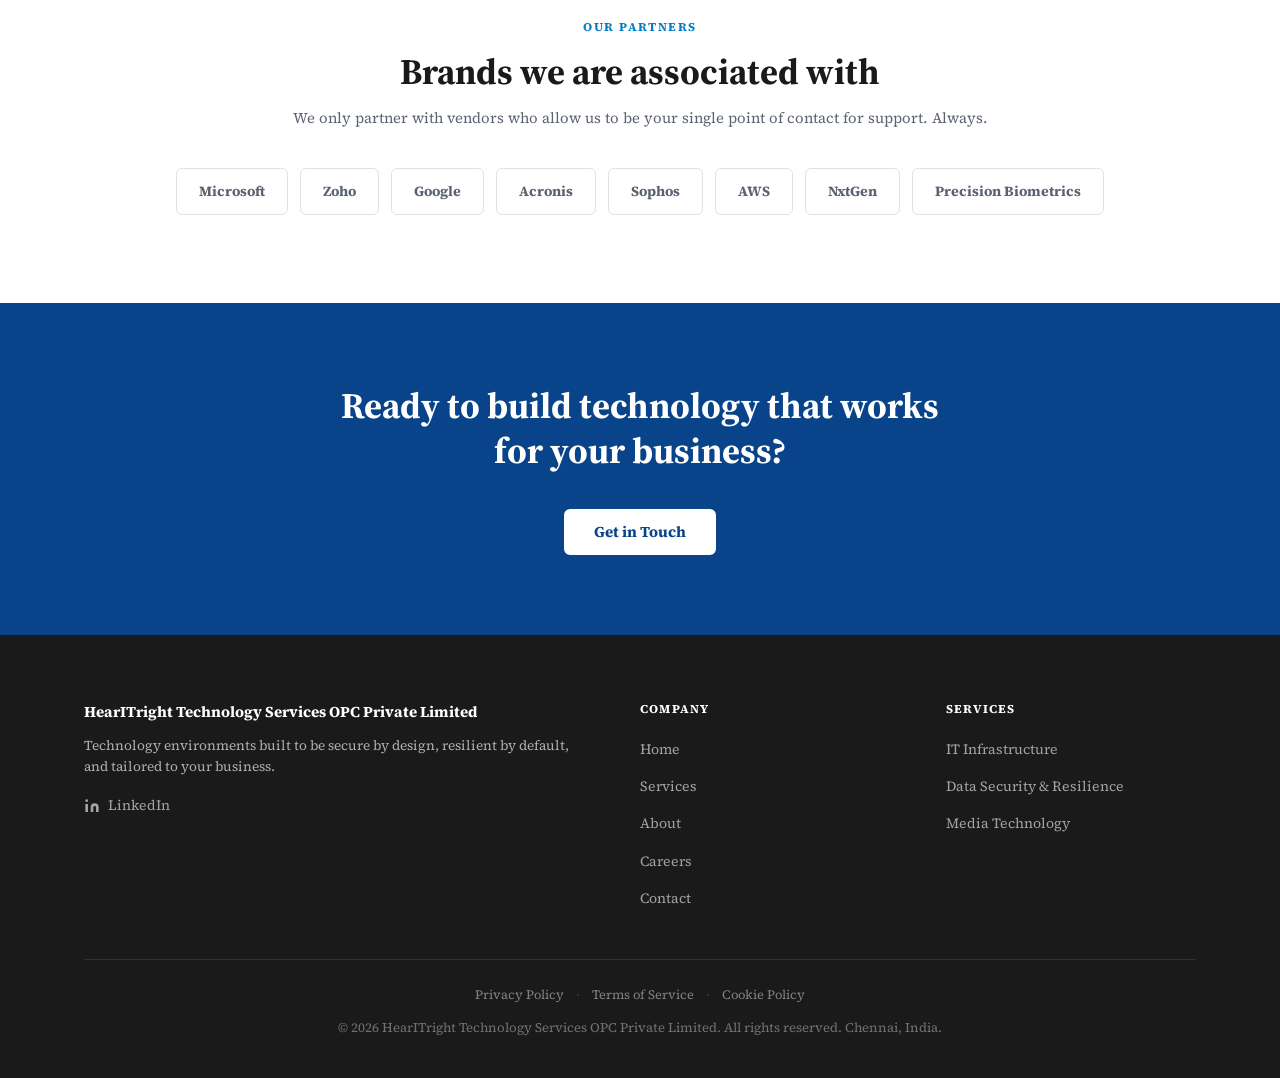
==== commit edd2d621: "Remove testimonials section and update brand listings" ====
--- a/about.html
+++ b/about.html
@@ -179,7 +179,7 @@
 <section class="section">
   <div class="container text-center">
     <p class="section__label">Our partners</p>
-    <h2 class="section__heading">Technology we partner with.</h2>
+    <h2 class="section__heading">Brands we are associated with</h2>
     <p class="partners__sub">We only partner with vendors who allow us to be your single point of contact for support. Always.</p>
     <div class="partners__row reveal">
       <span class="partner-badge">Microsoft</span>
@@ -188,7 +188,6 @@
       <span class="partner-badge">Acronis</span>
       <span class="partner-badge">Sophos</span>
       <span class="partner-badge">AWS</span>
-      <span class="partner-badge">Azure</span>
       <span class="partner-badge">NxtGen</span>
       <span class="partner-badge">Precision Biometrics</span>
     </div>
@@ -196,7 +195,7 @@
 </section>
 
 <!-- ======= SECTION 6 — TESTIMONIALS ======= -->
-<section class="section section--alt">
+<!--<section class="section section--alt">
   <div class="container">
     <p class="section__label">Client feedback</p>
     <h2 class="section__heading" style="margin-bottom:48px">What our clients say.</h2>
@@ -206,7 +205,7 @@
       <div class="testimonial-card reveal reveal-delay-2">Testimonial coming soon.</div>
     </div>
   </div>
-</section>
+</section>-->
 
 <!-- ======= CTA ======= -->
 <section class="cta-strip">
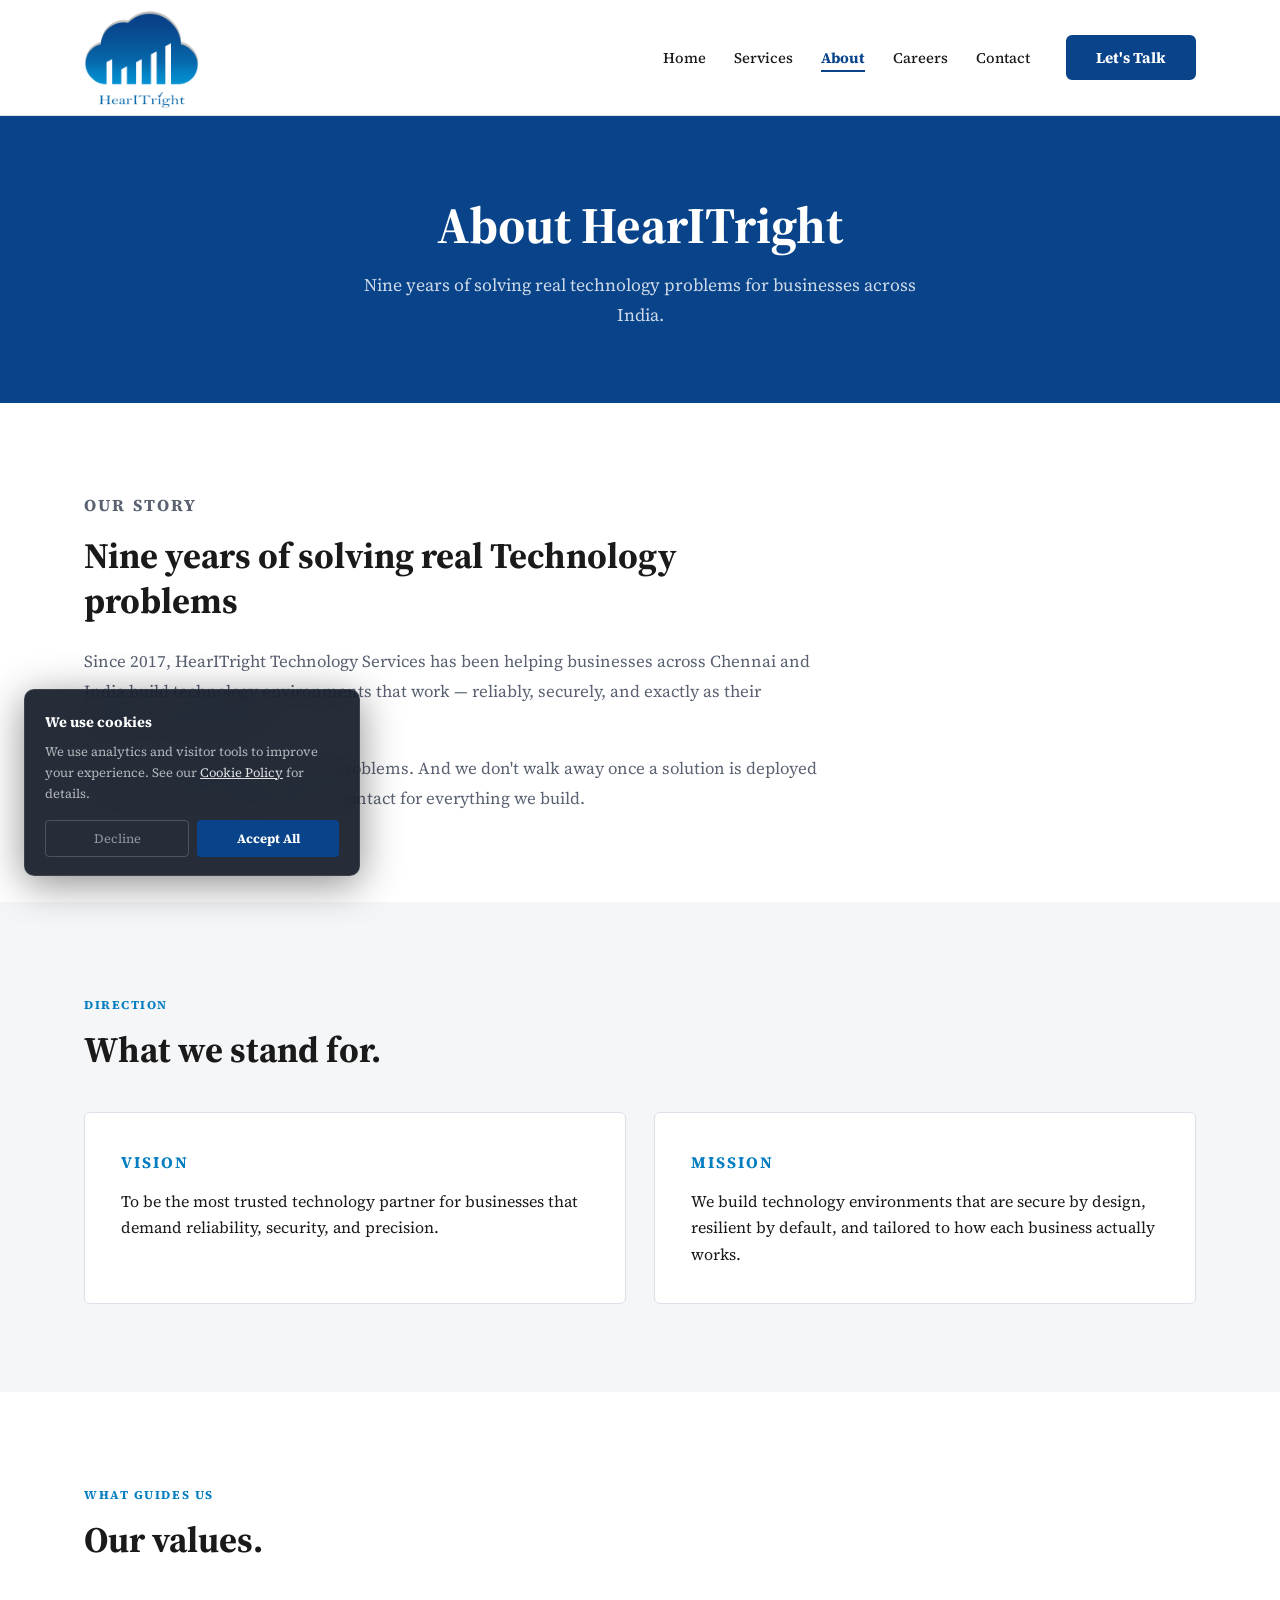
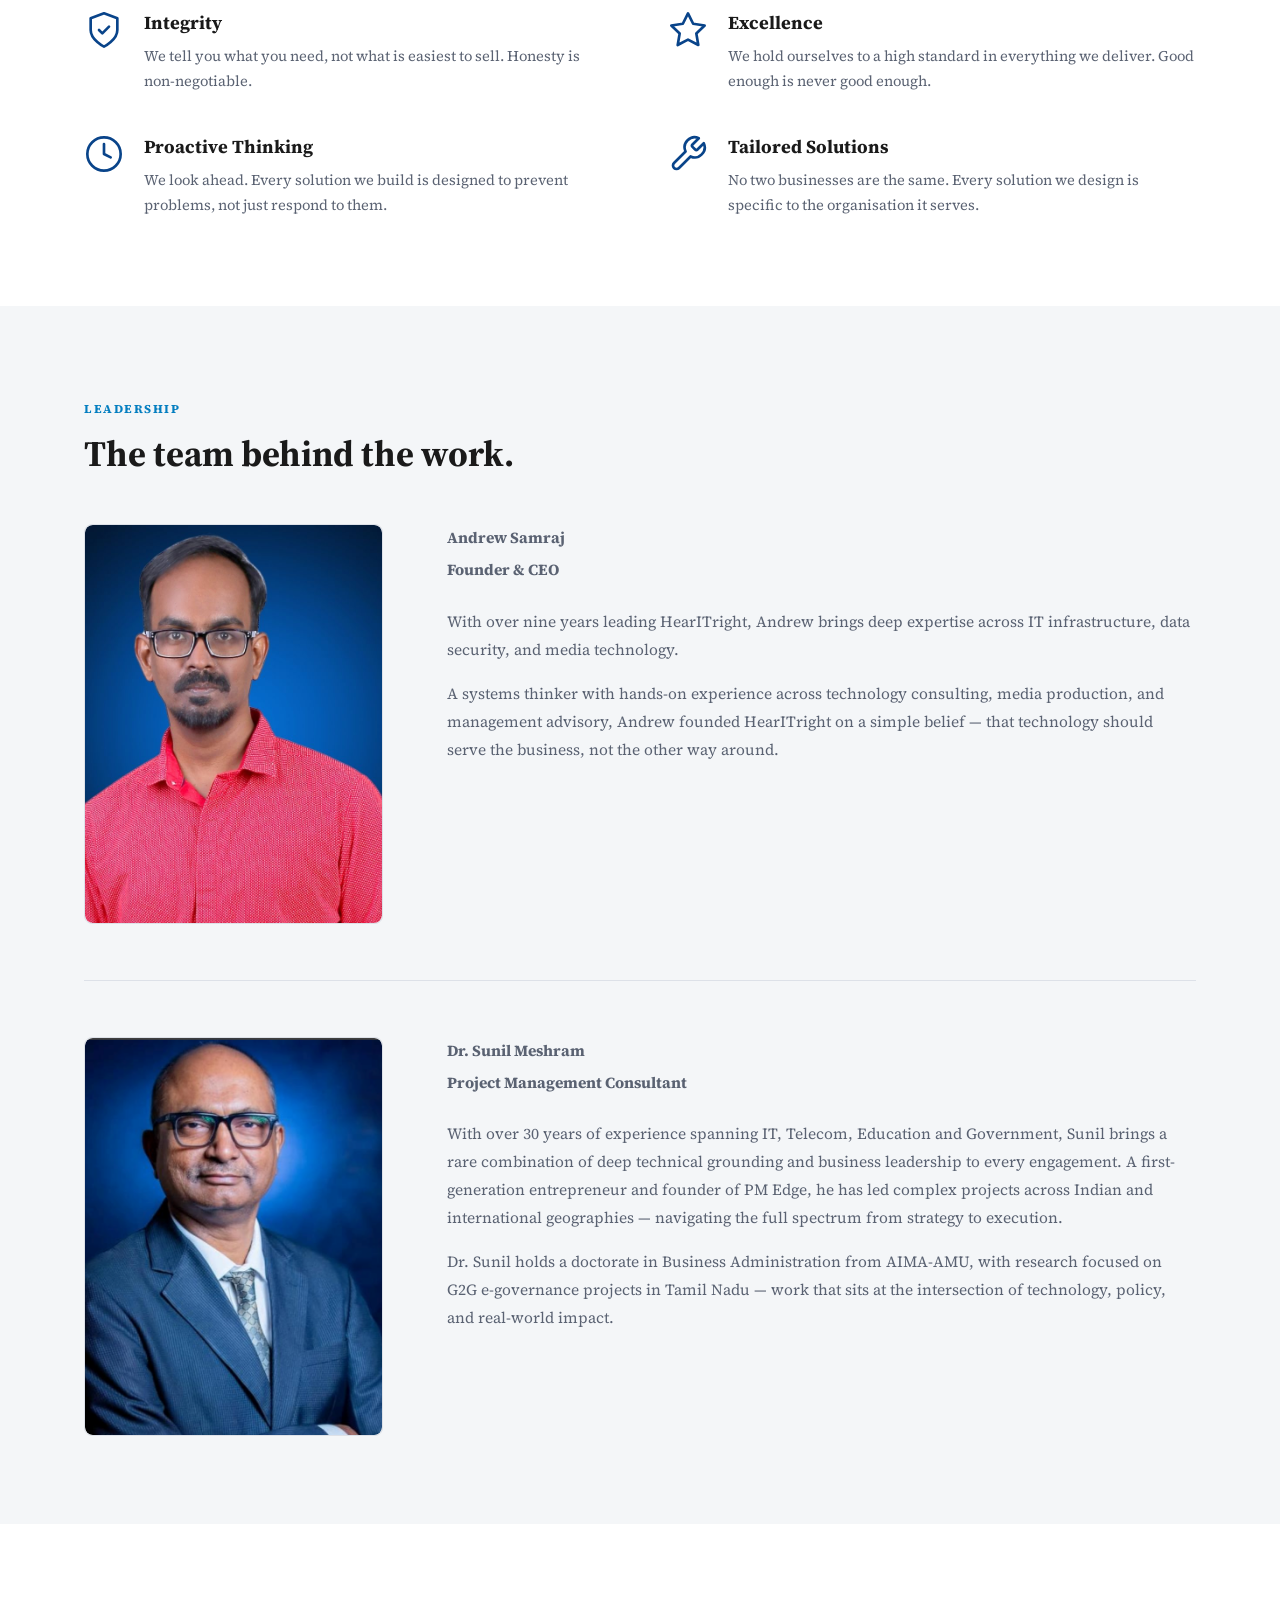
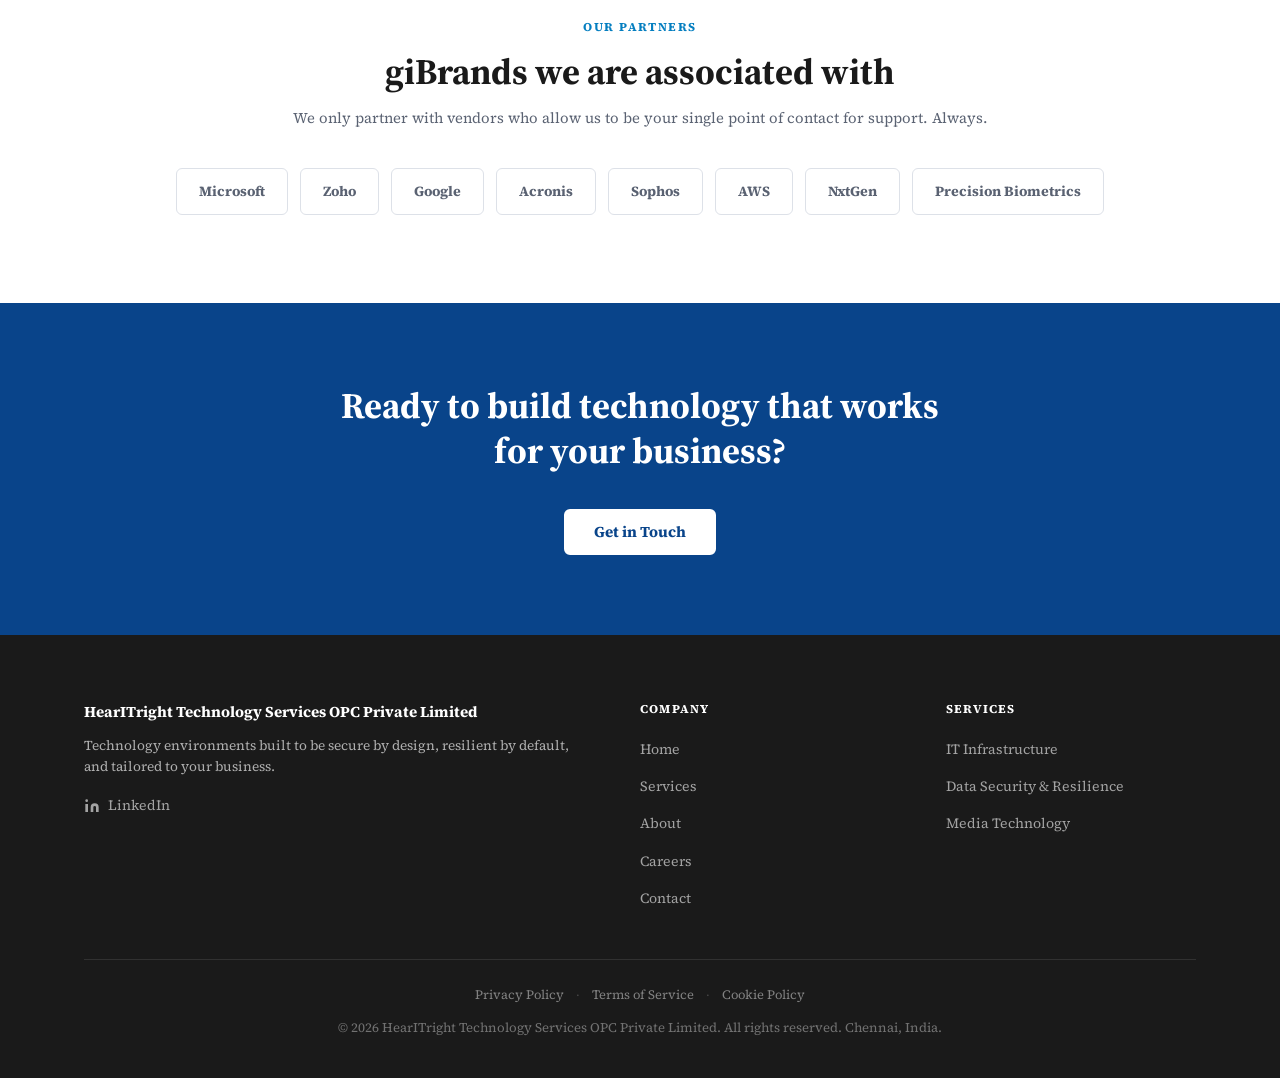
==== commit 95ea33fd: "Update about page" ====
--- a/about.html
+++ b/about.html
@@ -179,7 +179,7 @@
 <section class="section">
   <div class="container text-center">
     <p class="section__label">Our partners</p>
-    <h2 class="section__heading">Brands we are associated with</h2>
+    <h2 class="section__heading">giBrands we are associated with</h2>
     <p class="partners__sub">We only partner with vendors who allow us to be your single point of contact for support. Always.</p>
     <div class="partners__row reveal">
       <span class="partner-badge">Microsoft</span>
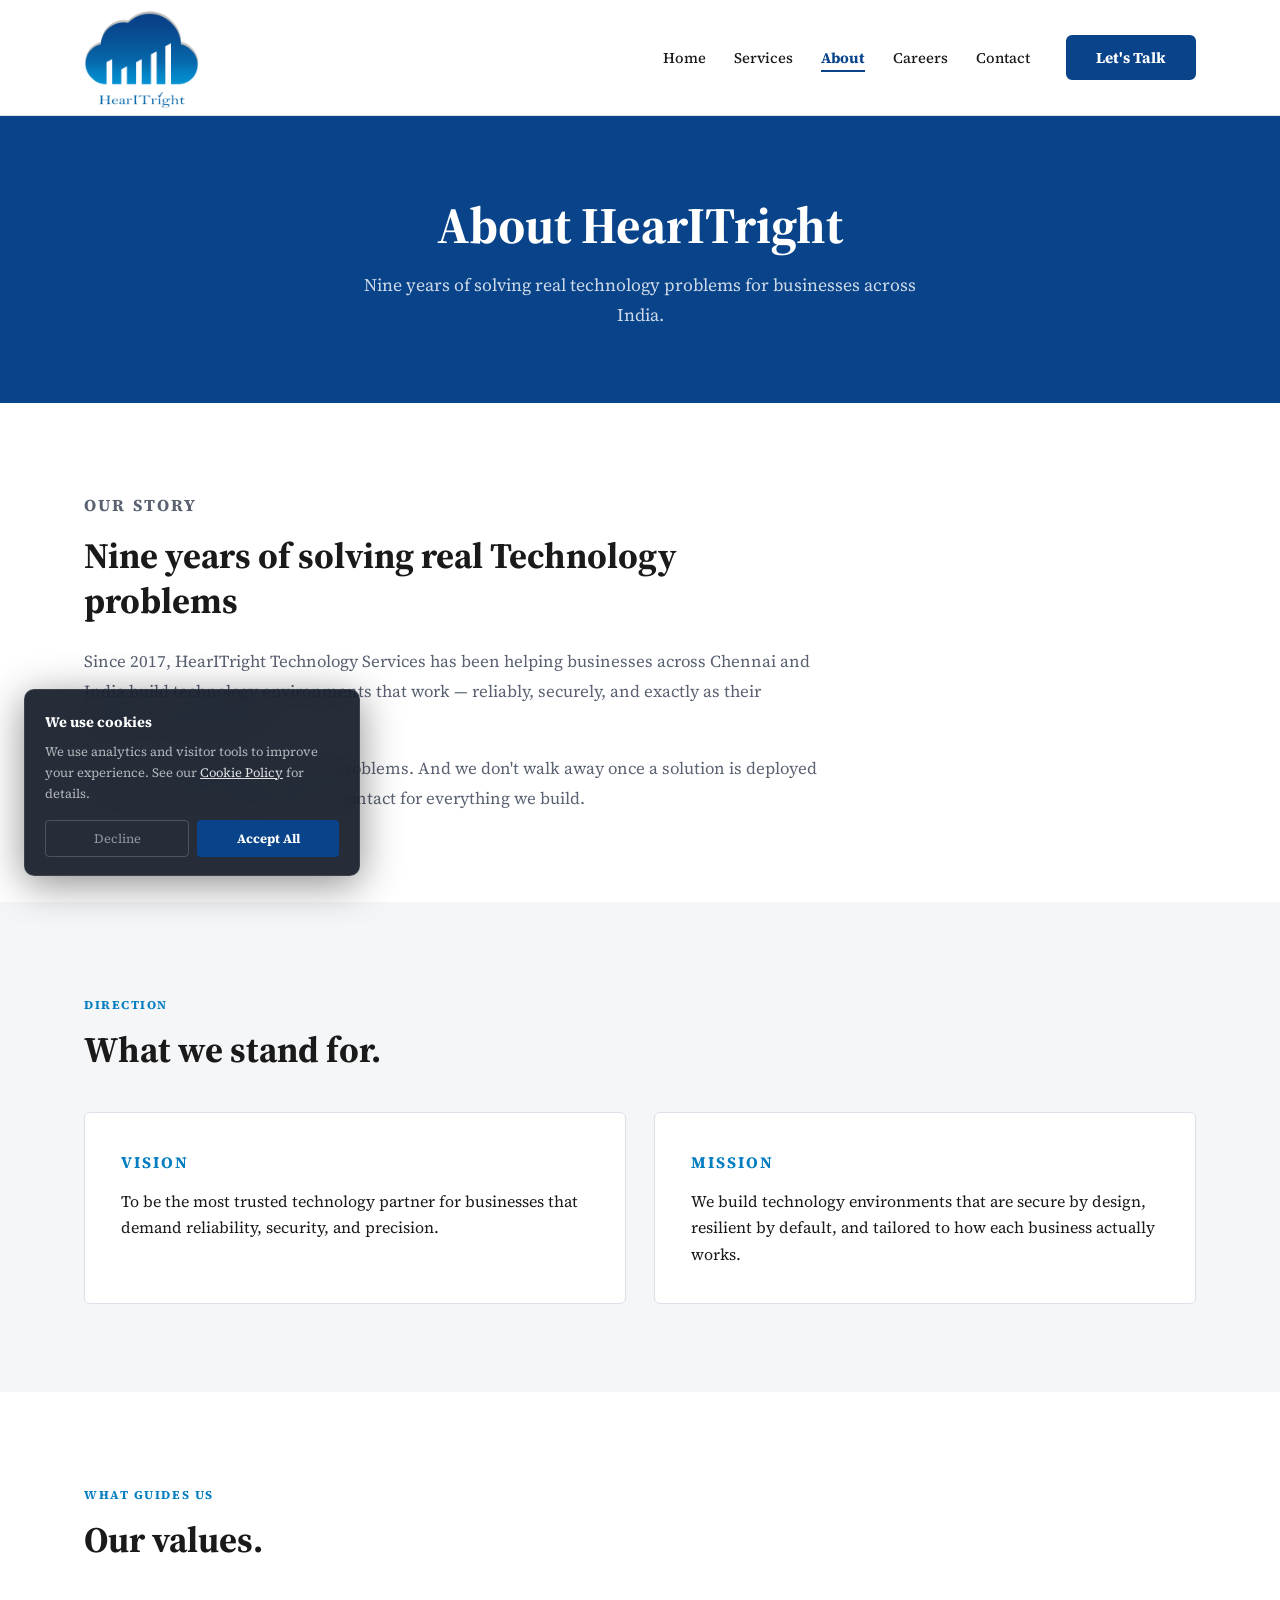
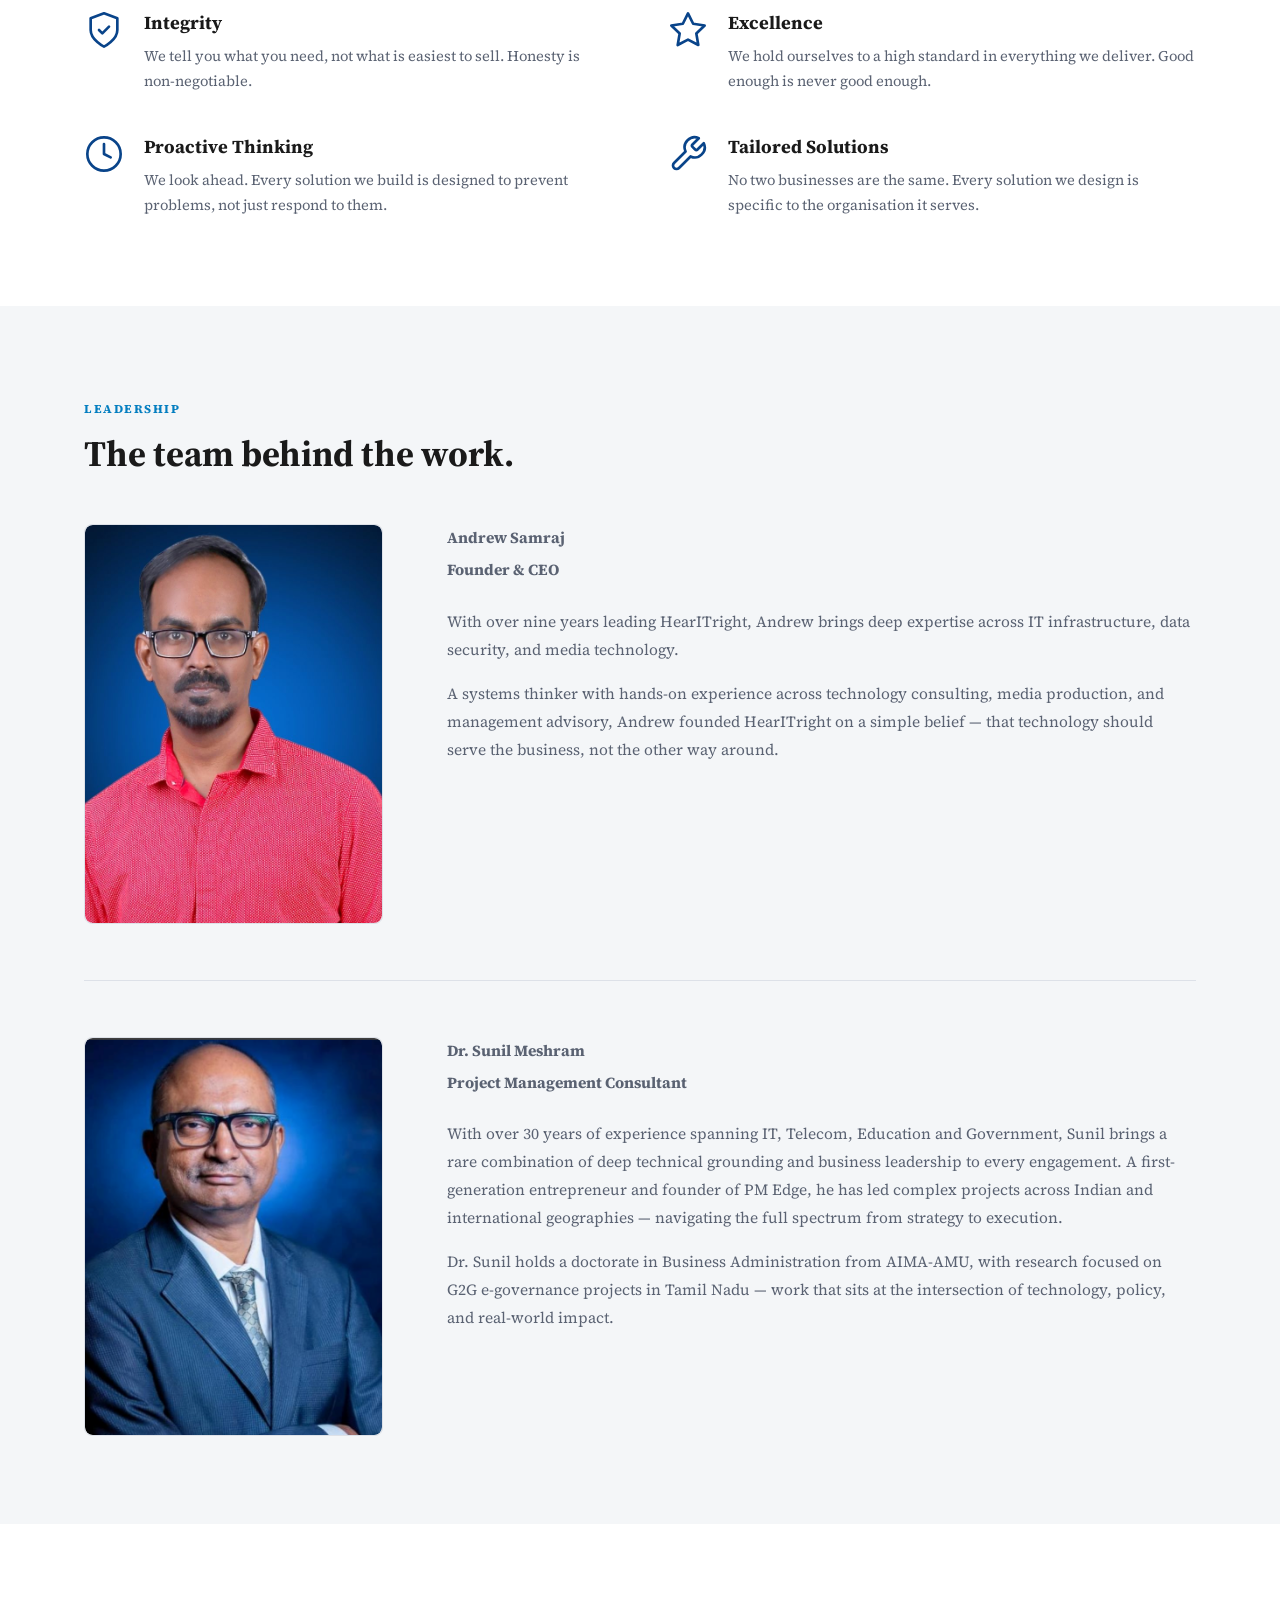
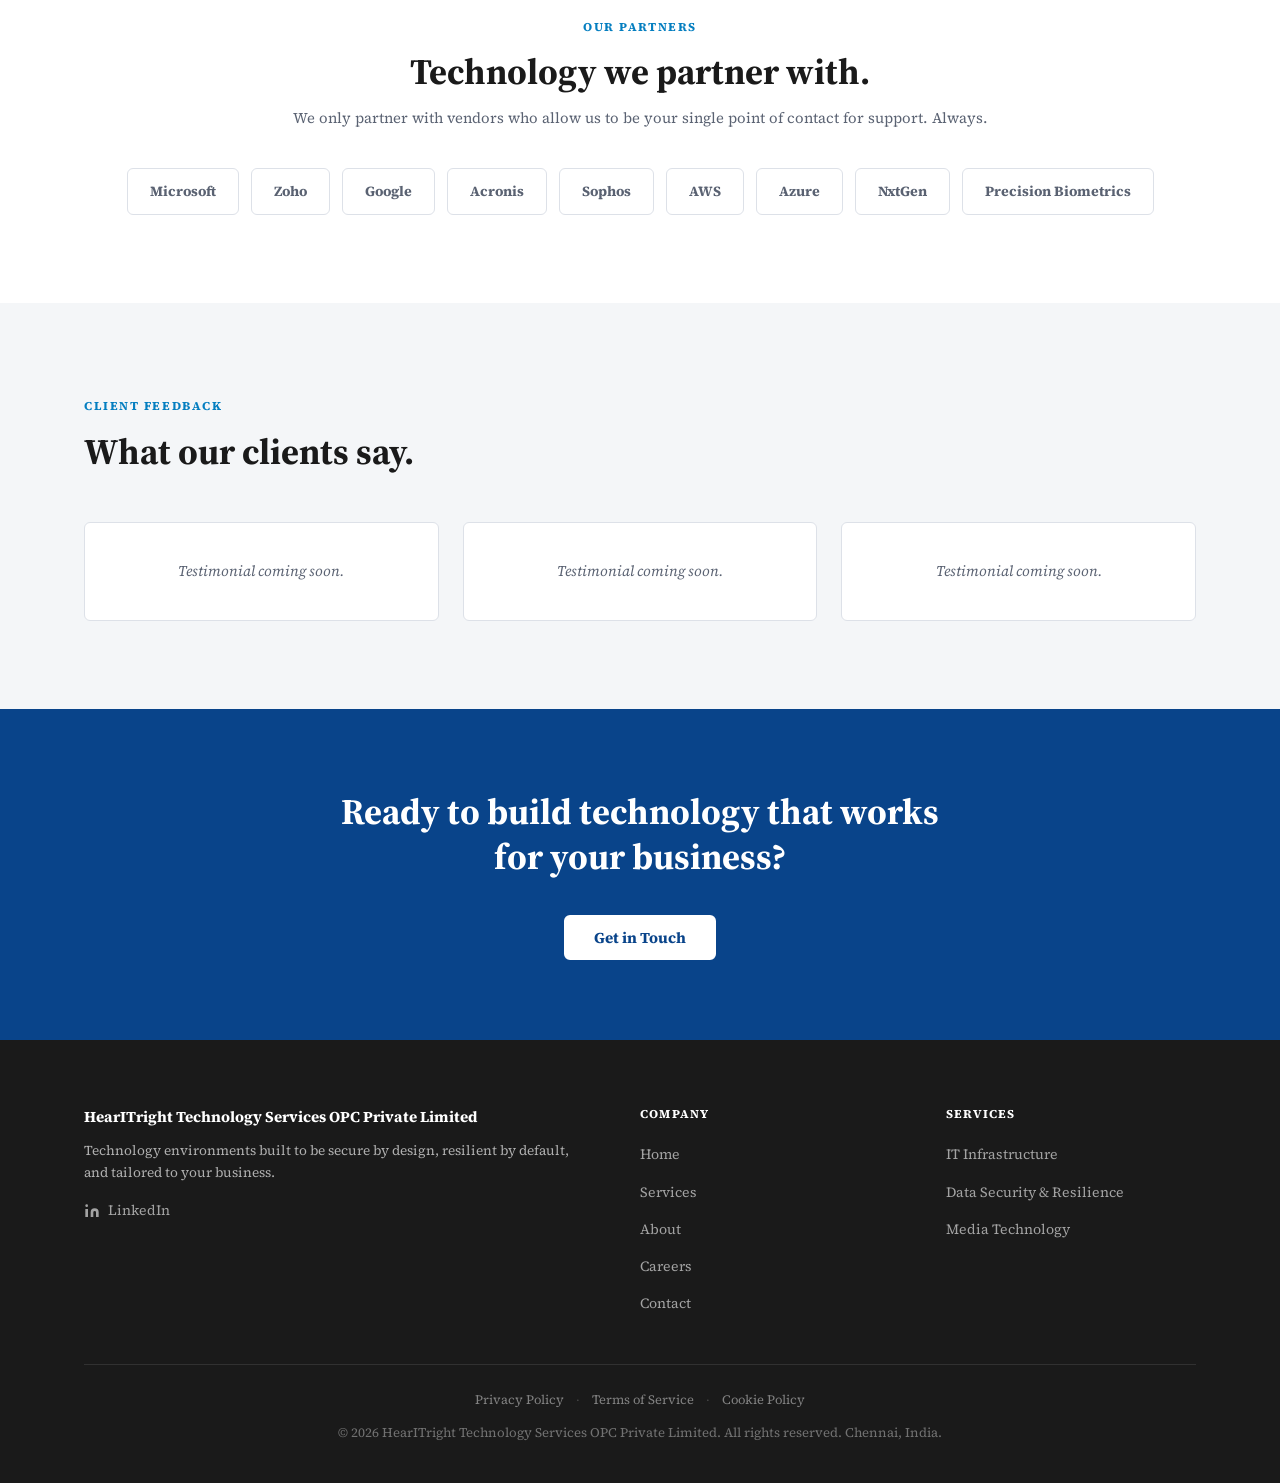
==== commit ccbb4812: "Restore about.html to previous state" ====
--- a/about.html
+++ b/about.html
@@ -179,7 +179,7 @@
 <section class="section">
   <div class="container text-center">
     <p class="section__label">Our partners</p>
-    <h2 class="section__heading">giBrands we are associated with</h2>
+    <h2 class="section__heading">Technology we partner with.</h2>
     <p class="partners__sub">We only partner with vendors who allow us to be your single point of contact for support. Always.</p>
     <div class="partners__row reveal">
       <span class="partner-badge">Microsoft</span>
@@ -188,6 +188,7 @@
       <span class="partner-badge">Acronis</span>
       <span class="partner-badge">Sophos</span>
       <span class="partner-badge">AWS</span>
+      <span class="partner-badge">Azure</span>
       <span class="partner-badge">NxtGen</span>
       <span class="partner-badge">Precision Biometrics</span>
     </div>
@@ -195,7 +196,7 @@
 </section>
 
 <!-- ======= SECTION 6 — TESTIMONIALS ======= -->
-<!--<section class="section section--alt">
+<section class="section section--alt">
   <div class="container">
     <p class="section__label">Client feedback</p>
     <h2 class="section__heading" style="margin-bottom:48px">What our clients say.</h2>
@@ -205,7 +206,7 @@
       <div class="testimonial-card reveal reveal-delay-2">Testimonial coming soon.</div>
     </div>
   </div>
-</section>-->
+</section>
 
 <!-- ======= CTA ======= -->
 <section class="cta-strip">
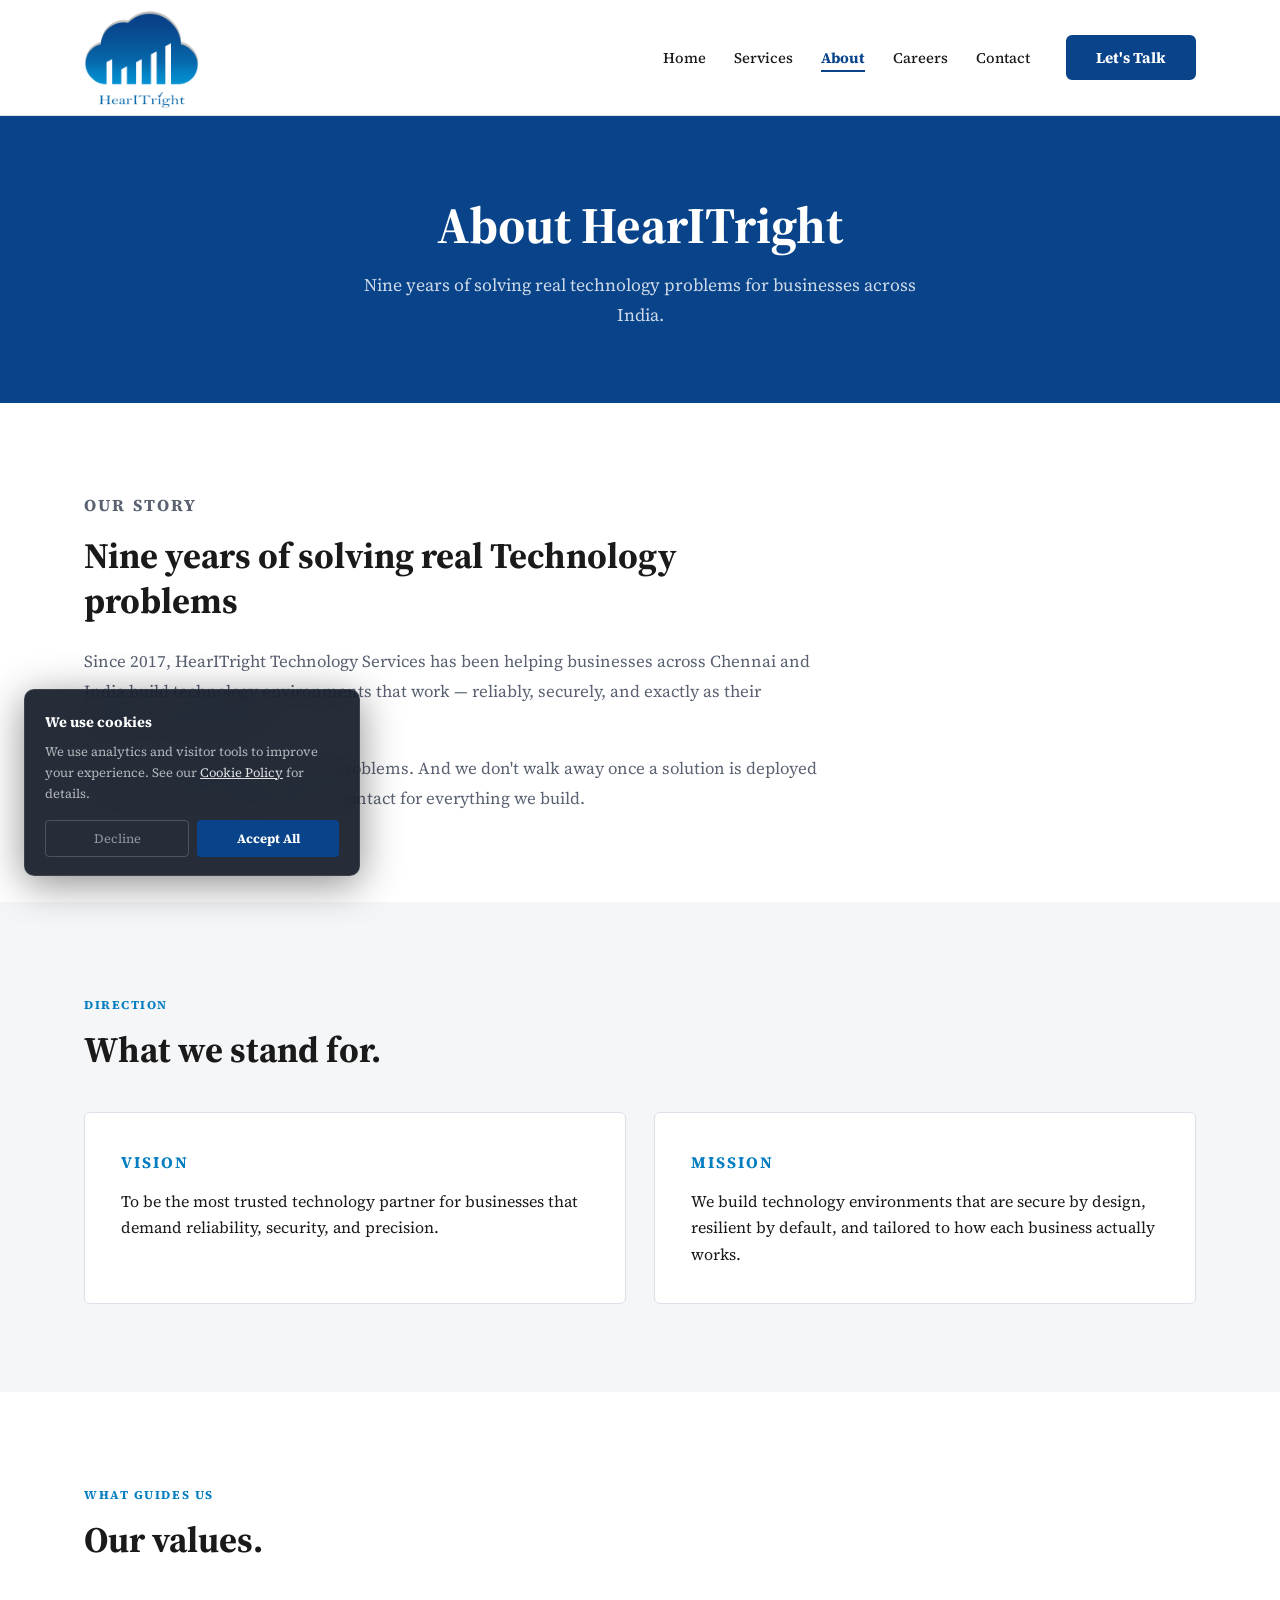
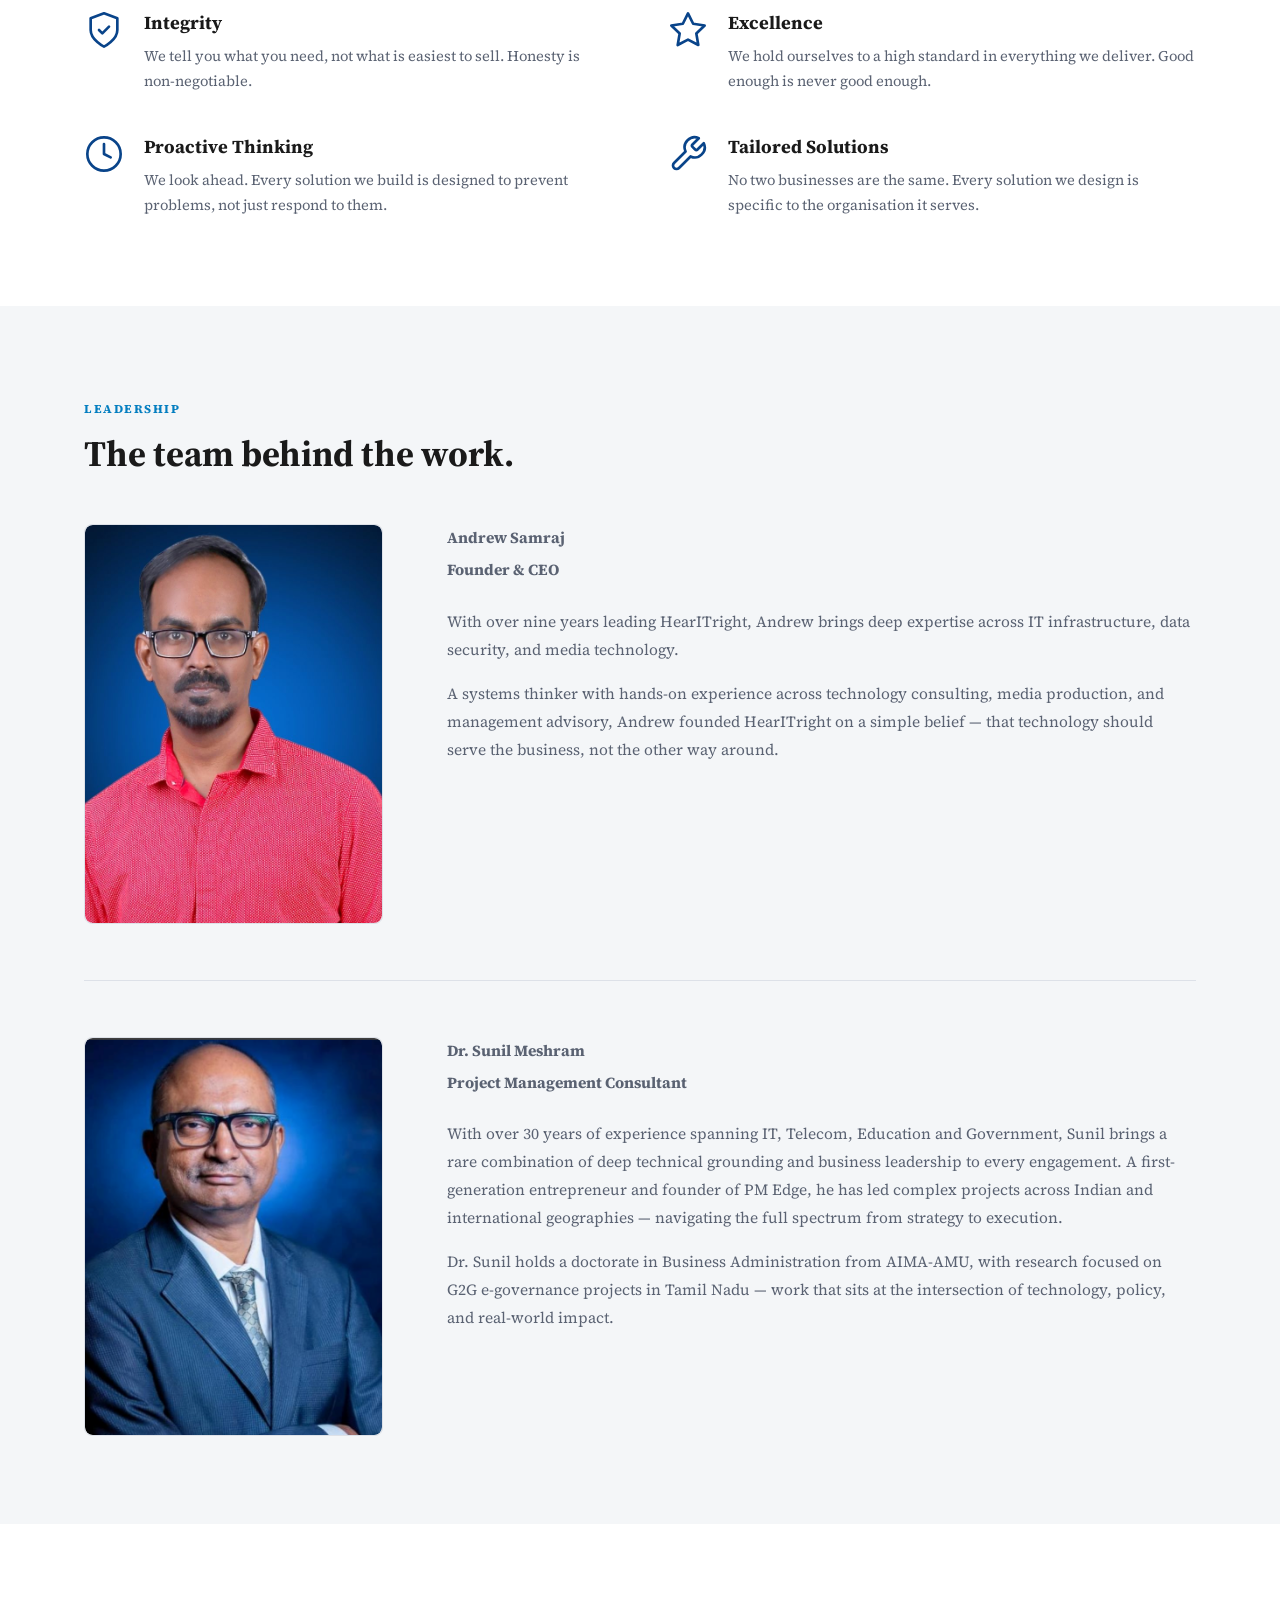
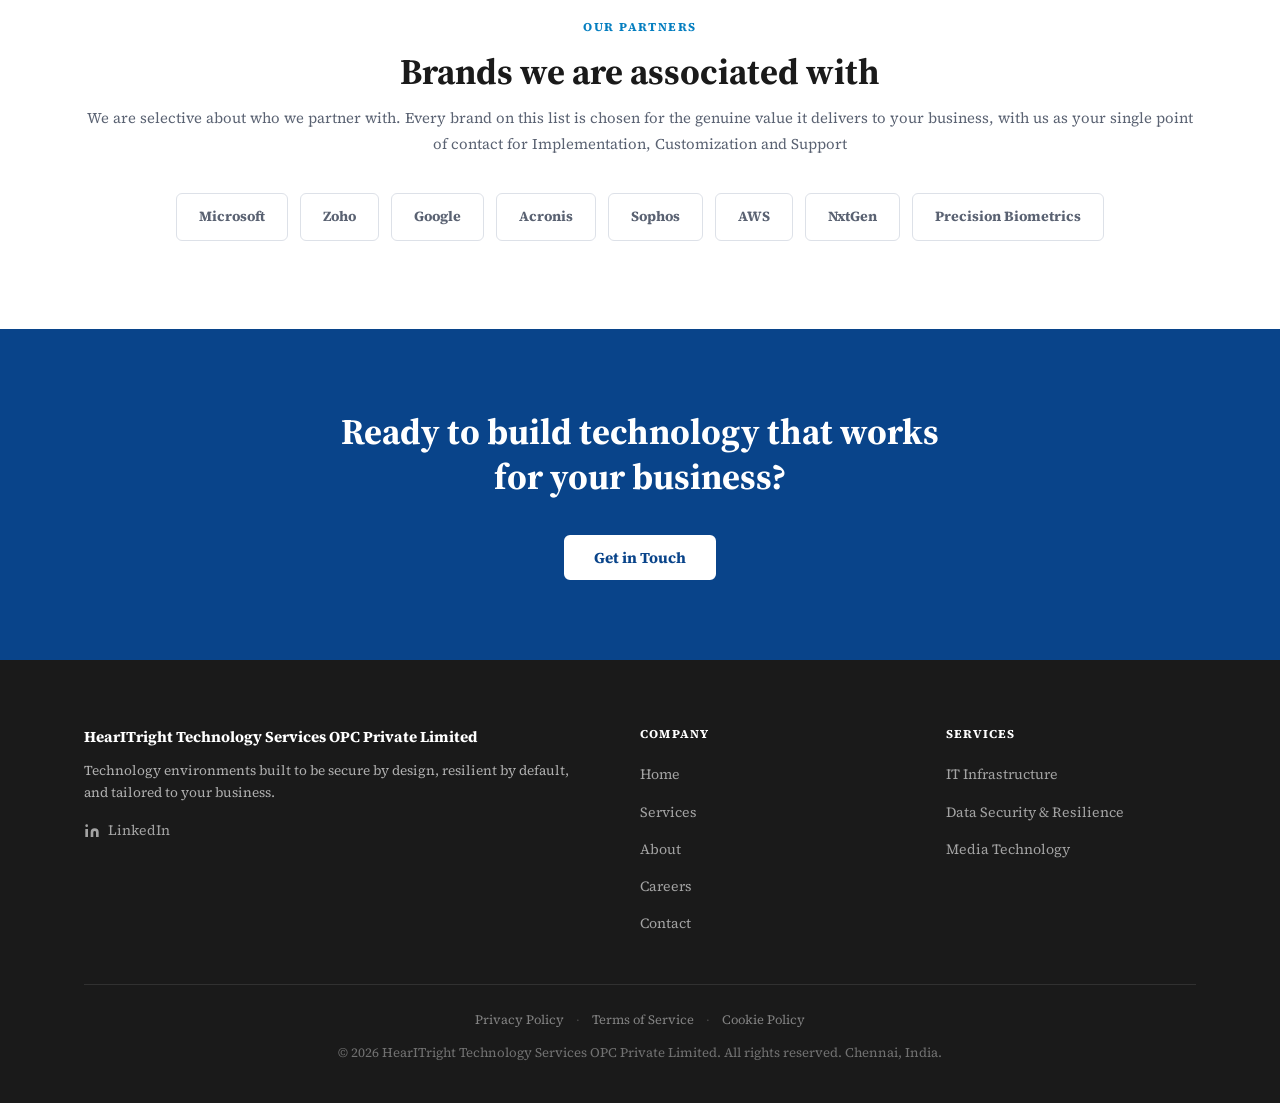
==== commit 803749d8: "Update partners section description" ====
--- a/about.html
+++ b/about.html
@@ -179,8 +179,8 @@
 <section class="section">
   <div class="container text-center">
     <p class="section__label">Our partners</p>
-    <h2 class="section__heading">Technology we partner with.</h2>
-    <p class="partners__sub">We only partner with vendors who allow us to be your single point of contact for support. Always.</p>
+    <h2 class="section__heading">Brands we are associated with</h2>
+    <p class="partners__sub">We are selective about who we partner with. Every brand on this list is chosen for the genuine value it delivers to your business, with us as your single point of contact for Implementation, Customization and Support</p>
     <div class="partners__row reveal">
       <span class="partner-badge">Microsoft</span>
       <span class="partner-badge">Zoho</span>
@@ -188,7 +188,6 @@
       <span class="partner-badge">Acronis</span>
       <span class="partner-badge">Sophos</span>
       <span class="partner-badge">AWS</span>
-      <span class="partner-badge">Azure</span>
       <span class="partner-badge">NxtGen</span>
       <span class="partner-badge">Precision Biometrics</span>
     </div>
@@ -196,7 +195,7 @@
 </section>
 
 <!-- ======= SECTION 6 — TESTIMONIALS ======= -->
-<section class="section section--alt">
+<!--<section class="section section--alt">
   <div class="container">
     <p class="section__label">Client feedback</p>
     <h2 class="section__heading" style="margin-bottom:48px">What our clients say.</h2>
@@ -206,7 +205,7 @@
       <div class="testimonial-card reveal reveal-delay-2">Testimonial coming soon.</div>
     </div>
   </div>
-</section>
+</section>-->
 
 <!-- ======= CTA ======= -->
 <section class="cta-strip">
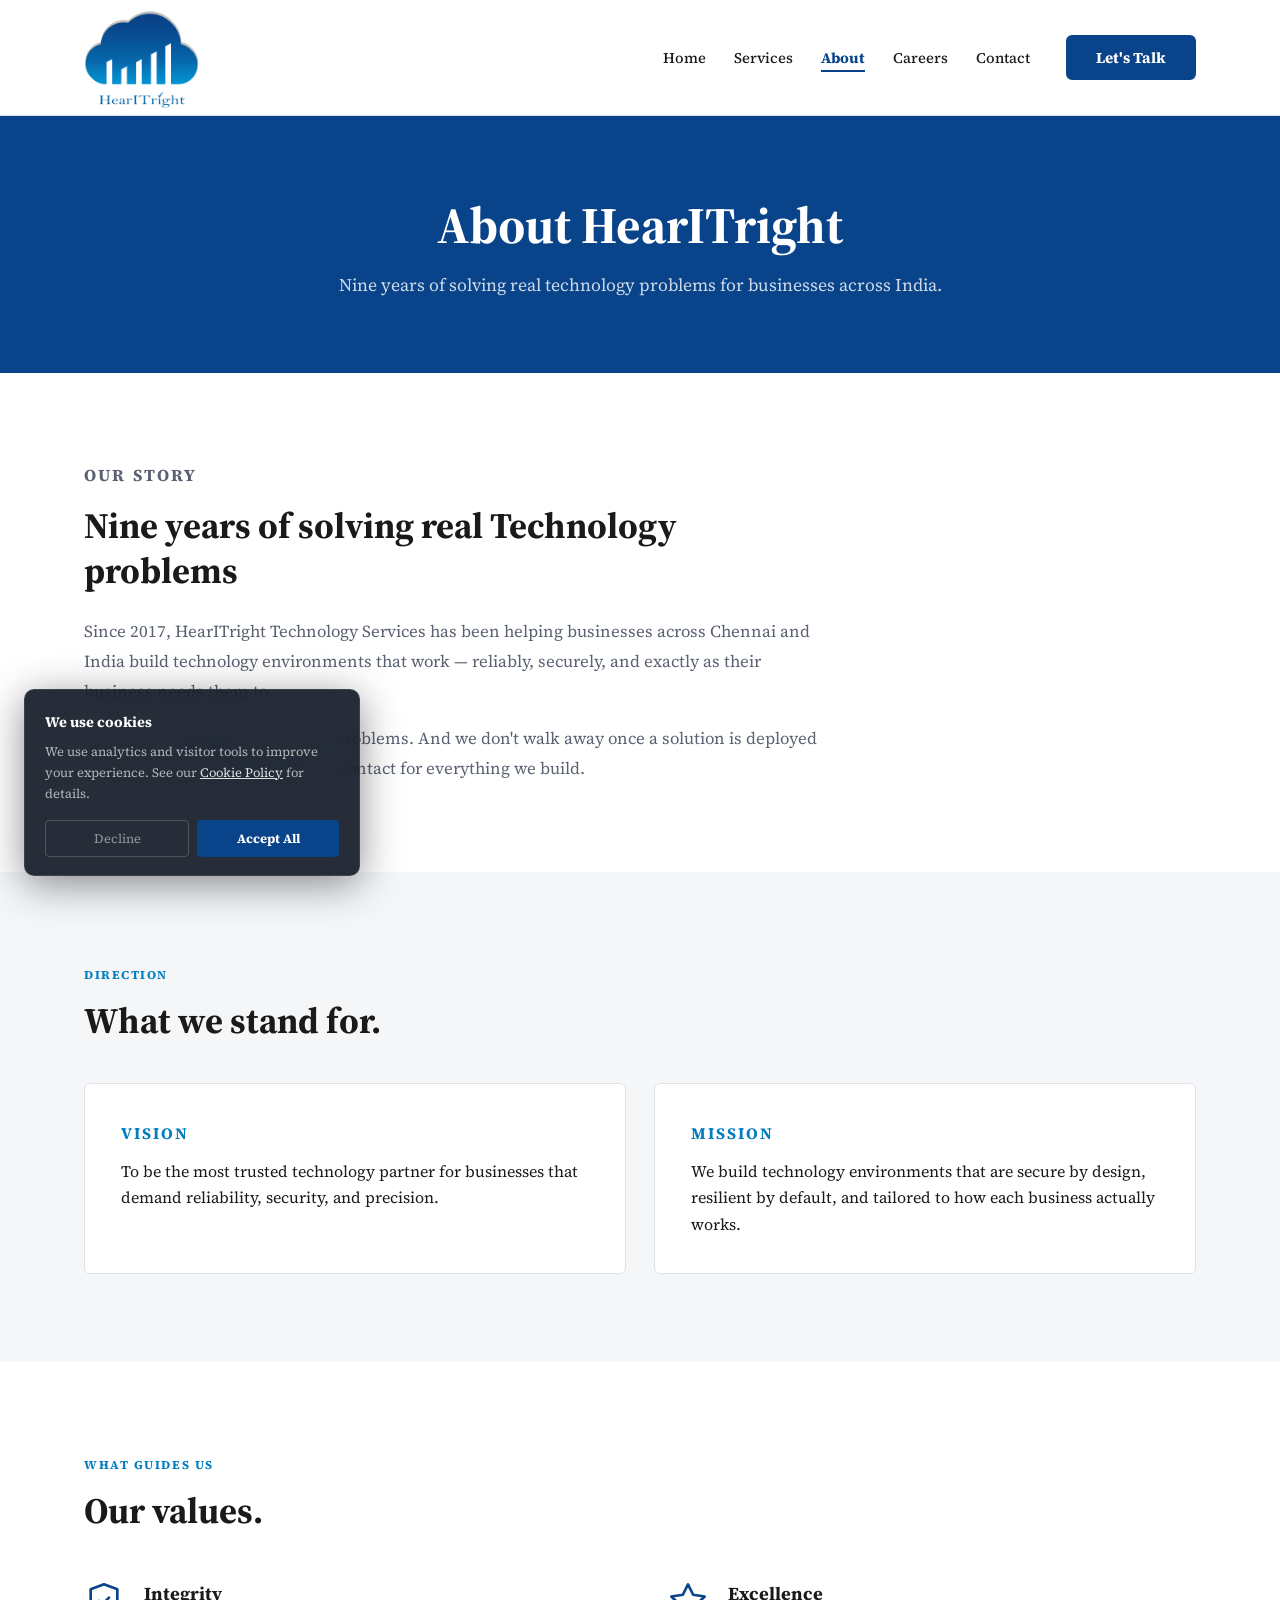
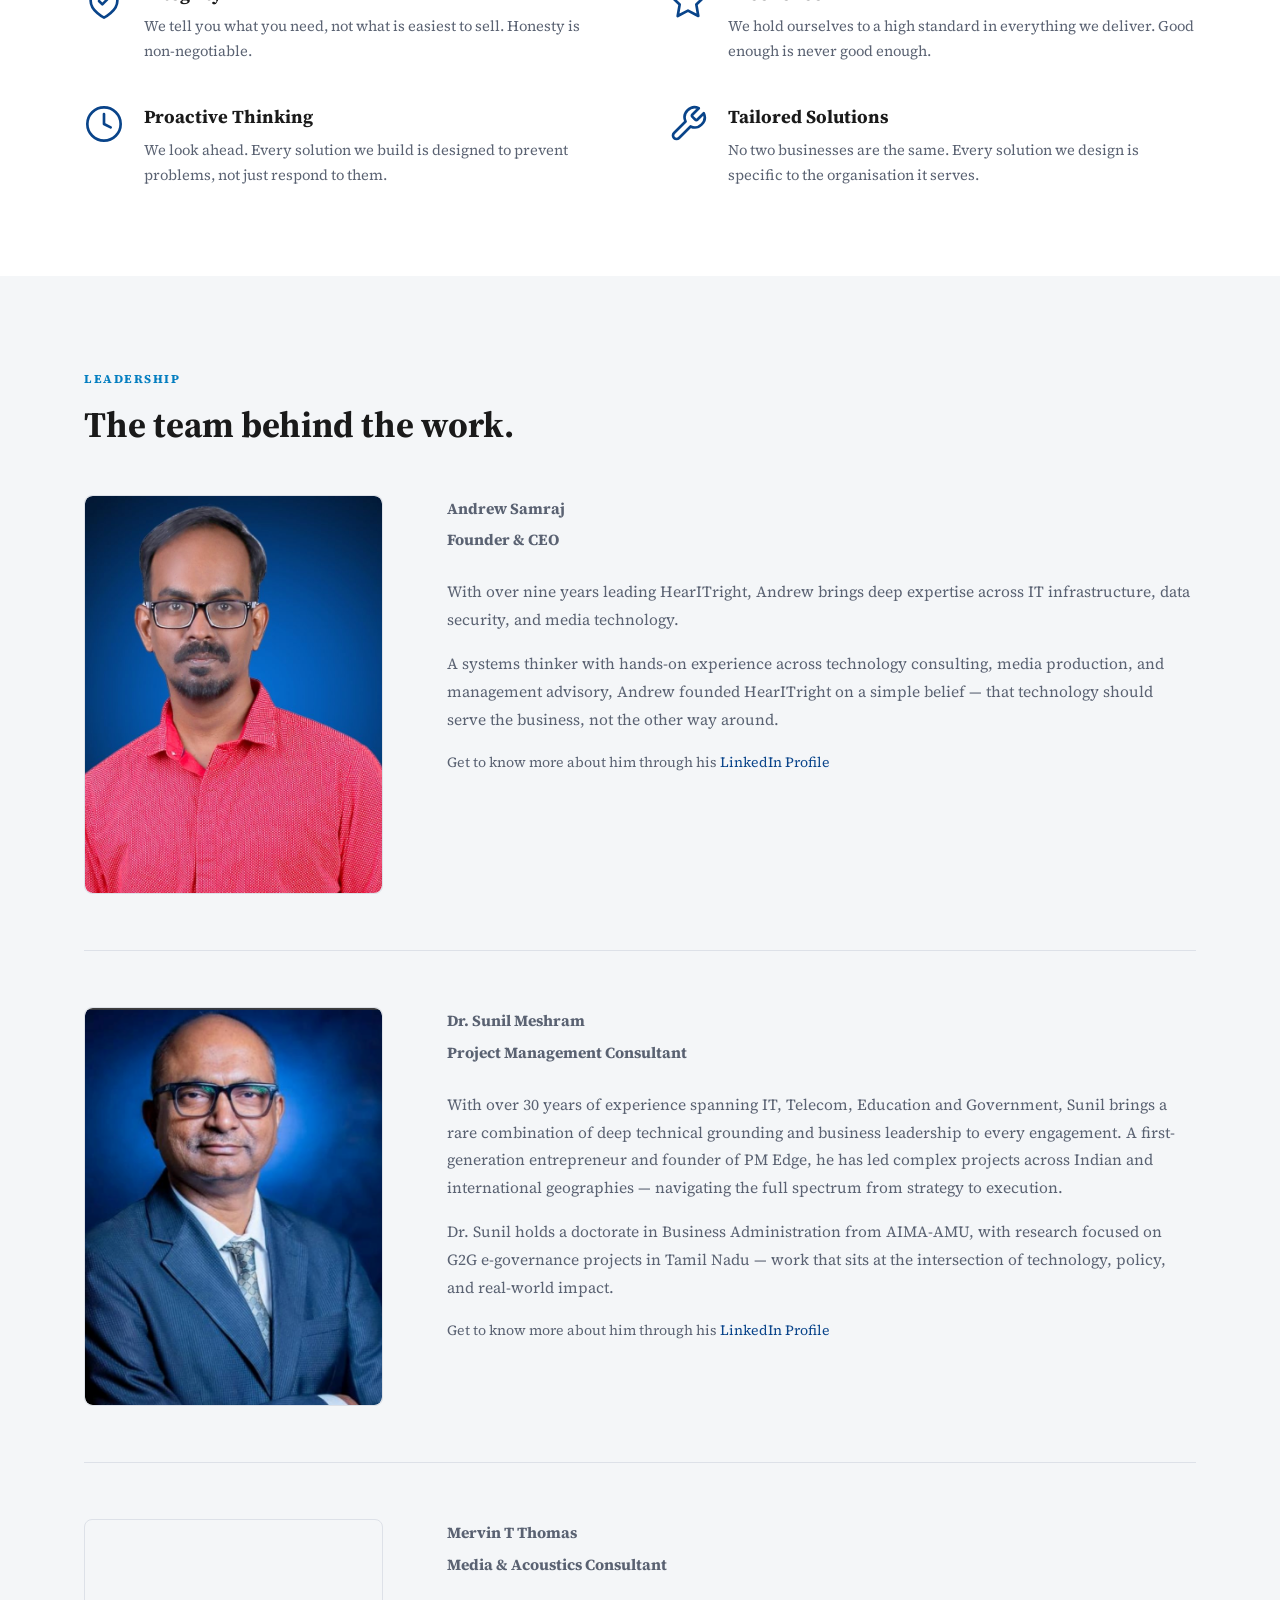
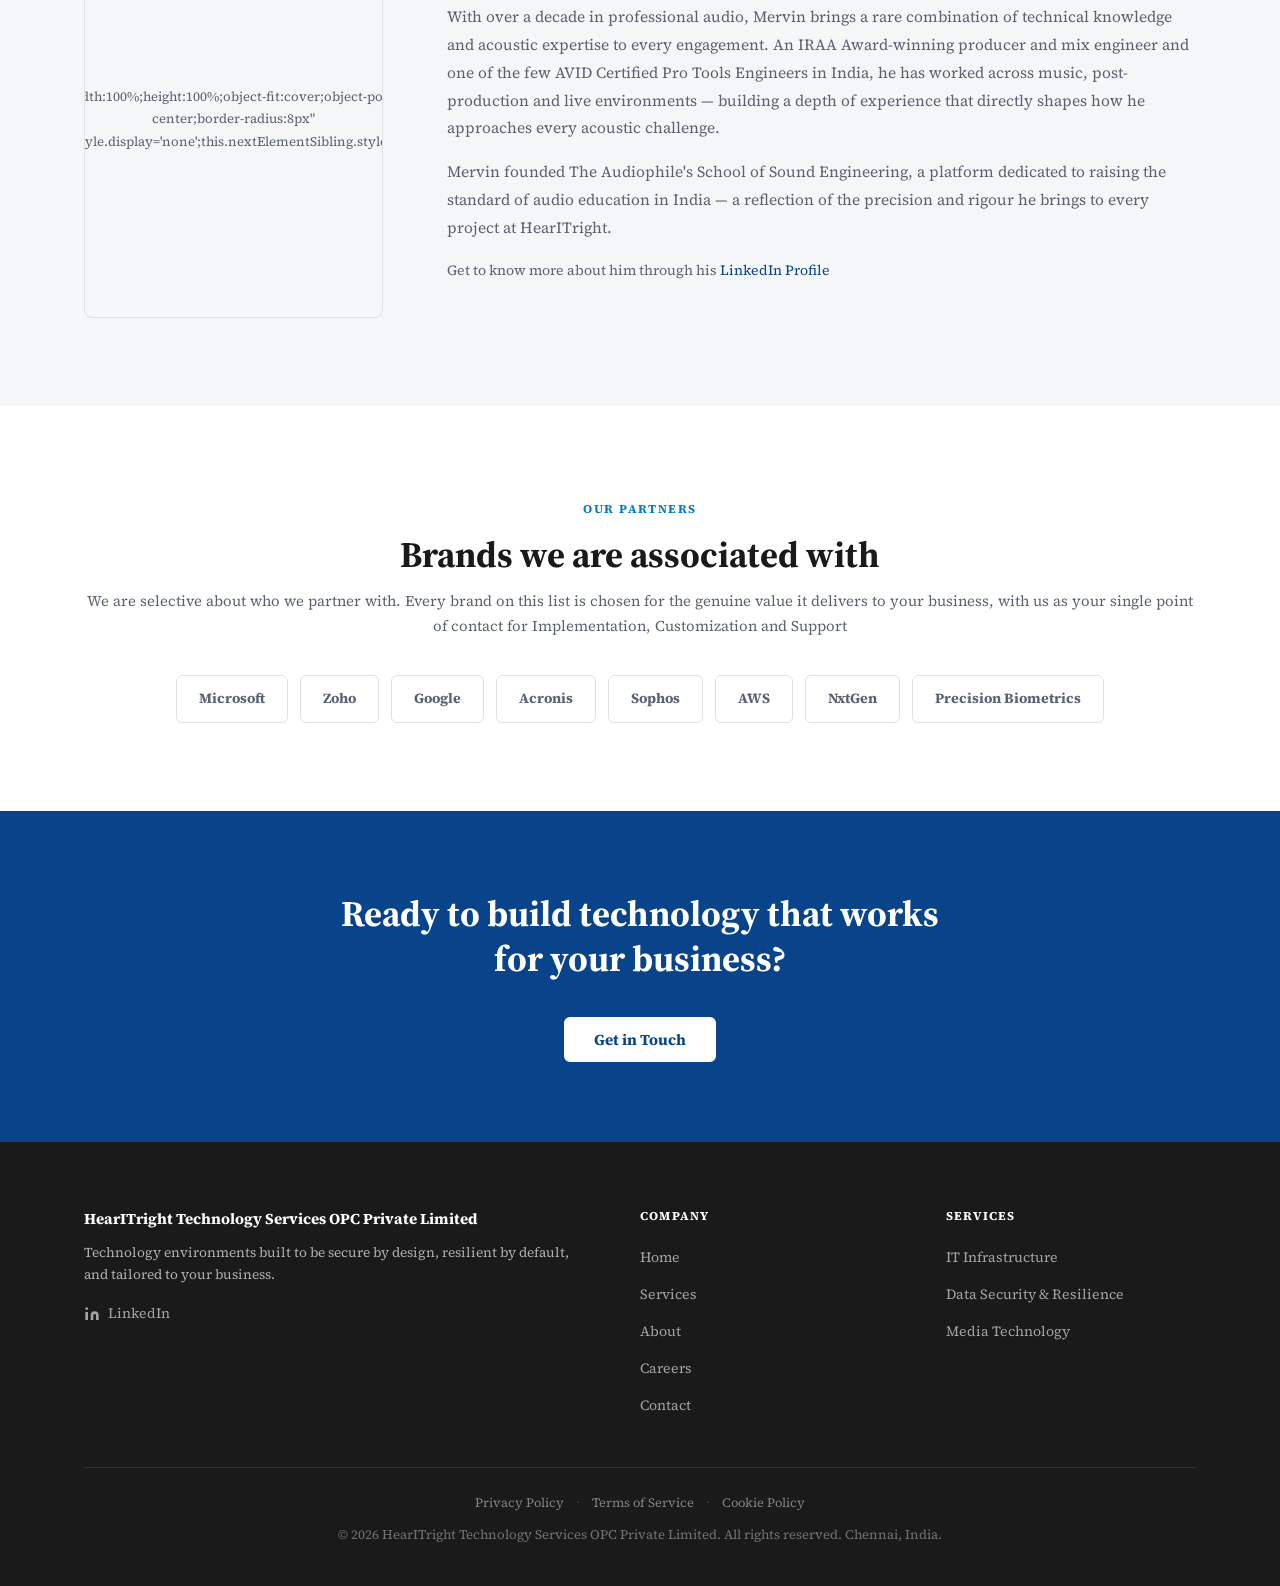
==== commit 28300892: "Add leadership team bios" ====
--- a/about.html
+++ b/about.html
@@ -149,6 +149,8 @@
         <p class="founder-content__title">Founder &amp; CEO</p>
         <p>With over nine years leading HearITright, Andrew brings deep expertise across IT infrastructure, data security, and media technology.</p>
         <p>A systems thinker with hands-on experience across technology consulting, media production, and management advisory, Andrew founded HearITright on a simple belief — that technology should serve the business, not the other way around.</p>
+        <p style="margin-top:12px;font-size:0.88rem;">Get to know more about him through his  <a href="https://www.linkedin.com/in/andrewsamraj/" target="_blank" rel="noopener noreferrer">LinkedIn Profile</a></p>
+
       </div>
     </div>
 
@@ -167,9 +169,29 @@
         <p class="founder-content__title">Project Management Consultant</p>
         <p>With over 30 years of experience spanning IT, Telecom, Education and Government, Sunil brings a rare combination of deep technical grounding and business leadership to every engagement. A first-generation entrepreneur and founder of PM Edge, he has led complex projects across Indian and international geographies — navigating the full spectrum from strategy to execution.</p>
         <p>Dr. Sunil holds a doctorate in Business Administration from AIMA-AMU, with research focused on G2G e-governance projects in Tamil Nadu — work that sits at the intersection of technology, policy, and real-world impact.</p>
-      </div>
-    </div>
-
+        <p style="margin-top:12px;font-size:0.88rem;">Get to know more about him through his  <a href="https://www.linkedin.com/in/sunilmeshram/" target="_blank" rel="noopener noreferrer">LinkedIn Profile</a></p>
+
+      </div>
+    </div>
+
+     <hr class="team-divider">
+
+    <div class="founder-grid reveal">
+      <div class="founder-photo" style="padding:0;overflow:hidden;">
+        <!-- <img src="img/team/mervin-thomas.jpg" alt="Dr. Sunil Meshram — Project Management Consultant, HearITright" -->
+             style="width:100%;height:100%;object-fit:cover;object-position:top center;border-radius:8px"
+             onerror="this.style.display='none';this.nextElementSibling.style.display='flex'">
+        <!--<span style="display:flex;width:100%;height:100%;align-items:center;justify-content:center;color:var(--text-light);font-size:0.82rem;text-align:center;padding:20px;background:var(--bg-alt);border-radius:8px;border:1px solid var(--border)">Photo coming soon</span>-->
+      </div>
+      <div class="founder-content">
+        <p class="founder-content__name">Mervin T Thomas</p>
+        <p class="founder-content__title">Media & Acoustics Consultant</p>
+        <p>With over a decade in professional audio, Mervin brings a rare combination of technical knowledge and acoustic expertise to every engagement. An IRAA Award-winning producer and mix engineer and one of the few AVID Certified Pro Tools Engineers in India, he has worked across music, post-production and live environments — building a depth of experience that directly shapes how he approaches every acoustic challenge.</p>
+        <p>Mervin founded The Audiophile's School of Sound Engineering, a platform dedicated to raising the standard of audio education in India — a reflection of the precision and rigour he brings to every project at HearITright.</p>
+        <p style="margin-top:12px;font-size:0.88rem;">Get to know more about him through his   <a href="https://www.linkedin.com/in/mervintthomas/" target="_blank" rel="noopener noreferrer">LinkedIn Profile</a></p>
+
+      </div>
+    </div>
     <!-- To add more team members: copy the block above (from the <hr> down) and paste it here -->
 
   </div>
--- a/style.css
+++ b/style.css
@@ -6,67 +6,139 @@
 
 /* ---- Variables ---- */
 :root {
-  --primary:    #09448A;
-  --secondary:  #047EC0;
-  --bg:         #F8F9FA;
-  --bg-alt:     #F4F6F8;
-  --text:       #1A1A1A;
-  --text-light: #5A6272;
-  --white:      #ffffff;
-  --dark:       #1A1A1A;
-  --border:     #DDE1E8;
-  --radius:     6px;
+  --primary: #09448a;
+  --secondary: #047ec0;
+  --bg: #f8f9fa;
+  --bg-alt: #f4f6f8;
+  --text: #1a1a1a;
+  --text-light: #5a6272;
+  --white: #ffffff;
+  --dark: #1a1a1a;
+  --border: #dde1e8;
+  --radius: 6px;
 }
 
 /* ---- Reset ---- */
-*, *::before, *::after { box-sizing: border-box; margin: 0; padding: 0; }
-html { scroll-behavior: smooth; }
+*,
+*::before,
+*::after {
+  box-sizing: border-box;
+  margin: 0;
+  padding: 0;
+}
+html {
+  scroll-behavior: smooth;
+}
 body {
-  font-family: 'Source Serif Pro', Georgia, 'Times New Roman', serif;
+  font-family: "Source Serif Pro", Georgia, "Times New Roman", serif;
   color: var(--text);
   background: var(--white);
   line-height: 1.7;
   font-size: 1rem;
 }
-img { max-width: 100%; display: block; }
-a { color: var(--primary); text-decoration: none; }
-a:hover { text-decoration: underline; }
-ul { list-style: none; }
+img {
+  max-width: 100%;
+  display: block;
+}
+a {
+  color: var(--primary);
+  text-decoration: none;
+}
+a:hover {
+  text-decoration: underline;
+}
+ul {
+  list-style: none;
+}
 
 /* ---- Typography ---- */
-h1 { font-size: clamp(2rem, 4.5vw, 3.2rem); font-weight: 700; line-height: 1.15; }
-h2 { font-size: clamp(1.6rem, 3vw, 2.25rem); font-weight: 700; line-height: 1.25; }
-h3 { font-size: 1.15rem; font-weight: 700; line-height: 1.4; }
-h4 { font-size: 1rem; font-weight: 700; }
-p { margin-bottom: 1rem; }
-p:last-child { margin-bottom: 0; }
+h1 {
+  font-size: clamp(2rem, 4.5vw, 3.2rem);
+  font-weight: 700;
+  line-height: 1.15;
+}
+h2 {
+  font-size: clamp(1.6rem, 3vw, 2.25rem);
+  font-weight: 700;
+  line-height: 1.25;
+}
+h3 {
+  font-size: 1.15rem;
+  font-weight: 700;
+  line-height: 1.4;
+}
+h4 {
+  font-size: 1rem;
+  font-weight: 700;
+}
+p {
+  margin-bottom: 1rem;
+}
+p:last-child {
+  margin-bottom: 0;
+}
 
 /* ---- Layout ---- */
-.container { max-width: 1160px; margin: 0 auto; padding: 0 24px; }
-.section { padding: 88px 0; }
-.section--alt { background: var(--bg-alt); }
+.container {
+  max-width: 1160px;
+  margin: 0 auto;
+  padding: 0 24px;
+}
+.section {
+  padding: 88px 0;
+}
+.section--alt {
+  background: var(--bg-alt);
+}
 
 /* ---- Buttons ---- */
 .btn {
   display: inline-block;
   padding: 13px 28px;
   border-radius: var(--radius);
-  font-family: 'Source Serif Pro', Georgia, serif;
+  font-family: "Source Serif Pro", Georgia, serif;
   font-size: 0.95rem;
   font-weight: 700;
   cursor: pointer;
-  transition: opacity 0.18s ease, transform 0.18s ease, background 0.18s ease, color 0.18s ease;
+  transition:
+    opacity 0.18s ease,
+    transform 0.18s ease,
+    background 0.18s ease,
+    color 0.18s ease;
   border: 2px solid transparent;
   text-decoration: none;
   line-height: 1;
 }
-.btn:hover { text-decoration: none; }
-.btn--primary { background: var(--primary); color: var(--white); border-color: var(--primary); }
-.btn--primary:hover { opacity: 0.86; transform: translateY(-1px); }
-.btn--white { background: var(--white); color: var(--primary); border-color: var(--white); }
-.btn--white:hover { opacity: 0.9; transform: translateY(-1px); }
-.btn--outline-white { background: transparent; color: var(--white); border-color: var(--white); }
-.btn--outline-white:hover { background: var(--white); color: var(--primary); }
+.btn:hover {
+  text-decoration: none;
+}
+.btn--primary {
+  background: var(--primary);
+  color: var(--white);
+  border-color: var(--primary);
+}
+.btn--primary:hover {
+  opacity: 0.86;
+  transform: translateY(-1px);
+}
+.btn--white {
+  background: var(--white);
+  color: var(--primary);
+  border-color: var(--white);
+}
+.btn--white:hover {
+  opacity: 0.9;
+  transform: translateY(-1px);
+}
+.btn--outline-white {
+  background: transparent;
+  color: var(--white);
+  border-color: var(--white);
+}
+.btn--outline-white:hover {
+  background: var(--white);
+  color: var(--primary);
+}
 
 /* ---- Navigation ---- */
 .nav {
@@ -82,8 +154,14 @@
   justify-content: space-between;
   height: 115px;
 }
-.nav__logo { display: flex; align-items: center; }
-.nav__logo img { height: 40px; width: auto; }
+.nav__logo {
+  display: flex;
+  align-items: center;
+}
+.nav__logo img {
+  height: 40px;
+  width: auto;
+}
 .nav__logo-fallback {
   font-size: 1.2rem;
   font-weight: 700;
@@ -91,9 +169,19 @@
   letter-spacing: -0.02em;
   line-height: 1.2;
 }
-.nav__logo img { height: 115px; }
-.nav__menu { display: flex; align-items: center; gap: 36px; }
-.nav__links { display: flex; align-items: center; gap: 28px; }
+.nav__logo img {
+  height: 115px;
+}
+.nav__menu {
+  display: flex;
+  align-items: center;
+  gap: 36px;
+}
+.nav__links {
+  display: flex;
+  align-items: center;
+  gap: 28px;
+}
 .nav__links a {
   font-size: 0.92rem;
   font-weight: 500;
@@ -101,7 +189,10 @@
   transition: color 0.18s;
   padding-bottom: 2px;
 }
-.nav__links a:hover { color: var(--primary); text-decoration: none; }
+.nav__links a:hover {
+  color: var(--primary);
+  text-decoration: none;
+}
 .nav__links a.active {
   color: var(--primary);
   font-weight: 700;
@@ -122,14 +213,24 @@
   height: 2px;
   background: var(--text);
   border-radius: 2px;
-  transition: transform 0.28s ease, opacity 0.28s ease;
-}
-.nav__hamburger[aria-expanded="true"] span:nth-child(1) { transform: translateY(7px) rotate(45deg); }
-.nav__hamburger[aria-expanded="true"] span:nth-child(2) { opacity: 0; }
-.nav__hamburger[aria-expanded="true"] span:nth-child(3) { transform: translateY(-7px) rotate(-45deg); }
+  transition:
+    transform 0.28s ease,
+    opacity 0.28s ease;
+}
+.nav__hamburger[aria-expanded="true"] span:nth-child(1) {
+  transform: translateY(7px) rotate(45deg);
+}
+.nav__hamburger[aria-expanded="true"] span:nth-child(2) {
+  opacity: 0;
+}
+.nav__hamburger[aria-expanded="true"] span:nth-child(3) {
+  transform: translateY(-7px) rotate(-45deg);
+}
 
 @media (max-width: 820px) {
-  .nav__hamburger { display: flex; }
+  .nav__hamburger {
+    display: flex;
+  }
   .nav__menu {
     display: none;
     position: absolute;
@@ -142,15 +243,39 @@
     flex-direction: column;
     align-items: flex-start;
     gap: 0;
-    box-shadow: 0 8px 32px rgba(0,0,0,0.08);
-  }
-  .nav__menu.open { display: flex; }
-  .nav__links { flex-direction: column; align-items: flex-start; gap: 0; width: 100%; }
-  .nav__links li { width: 100%; border-bottom: 1px solid var(--border); }
-  .nav__links a { display: block; padding: 14px 0; font-size: 1rem; }
-  .nav__links a.active { border-bottom: none; border-left: 3px solid var(--primary); padding-left: 12px; }
-  .nav__cta { margin-top: 20px; width: 100%; }
-  .nav__cta .btn { display: block; text-align: center; }
+    box-shadow: 0 8px 32px rgba(0, 0, 0, 0.08);
+  }
+  .nav__menu.open {
+    display: flex;
+  }
+  .nav__links {
+    flex-direction: column;
+    align-items: flex-start;
+    gap: 0;
+    width: 100%;
+  }
+  .nav__links li {
+    width: 100%;
+    border-bottom: 1px solid var(--border);
+  }
+  .nav__links a {
+    display: block;
+    padding: 14px 0;
+    font-size: 1rem;
+  }
+  .nav__links a.active {
+    border-bottom: none;
+    border-left: 3px solid var(--primary);
+    padding-left: 12px;
+  }
+  .nav__cta {
+    margin-top: 20px;
+    width: 100%;
+  }
+  .nav__cta .btn {
+    display: block;
+    text-align: center;
+  }
 }
 
 /* ---- Page Hero ---- */
@@ -160,38 +285,87 @@
   padding: 80px 0 72px;
   text-align: center;
 }
-.page-hero h1 { color: var(--white); margin-bottom: 16px; }
-.page-hero p { font-size: 1.1rem; color: rgba(255,255,255,0.8); max-width: 580px; margin: 0 auto; }
+.page-hero h1 {
+  color: var(--white);
+  margin-bottom: 16px;
+}
+.page-hero p {
+  font-size: 1.1rem;
+  color: rgba(255, 255, 255, 0.8);
+  max-width: 800px;
+  margin: 0 auto;
+}
 
 /* ---- Footer ---- */
-.footer { background: var(--dark); color: rgba(255,255,255,0.65); padding: 64px 0 40px; }
+.footer {
+  background: var(--dark);
+  color: rgba(255, 255, 255, 0.65);
+  padding: 64px 0 40px;
+}
 .footer__inner {
   display: grid;
   grid-template-columns: 2fr 1fr 1fr;
   gap: 56px;
   margin-bottom: 48px;
 }
-.footer__brand-name { font-size: 0.95rem; font-weight: 700; color: var(--white); margin-bottom: 10px; }
-.footer__tagline { font-size: 0.85rem; line-height: 1.6; }
-.footer__heading { font-size: 0.75rem; font-weight: 700; text-transform: uppercase; letter-spacing: 0.1em; color: var(--white); margin-bottom: 16px; }
-.footer__links { display: flex; flex-direction: column; gap: 10px; }
-.footer__links a { color: rgba(255,255,255,0.6); font-size: 0.88rem; transition: color 0.18s; }
-.footer__links a:hover { color: var(--white); text-decoration: none; }
+.footer__brand-name {
+  font-size: 0.95rem;
+  font-weight: 700;
+  color: var(--white);
+  margin-bottom: 10px;
+}
+.footer__tagline {
+  font-size: 0.85rem;
+  line-height: 1.6;
+}
+.footer__heading {
+  font-size: 0.75rem;
+  font-weight: 700;
+  text-transform: uppercase;
+  letter-spacing: 0.1em;
+  color: var(--white);
+  margin-bottom: 16px;
+}
+.footer__links {
+  display: flex;
+  flex-direction: column;
+  gap: 10px;
+}
+.footer__links a {
+  color: rgba(255, 255, 255, 0.6);
+  font-size: 0.88rem;
+  transition: color 0.18s;
+}
+.footer__links a:hover {
+  color: var(--white);
+  text-decoration: none;
+}
 .footer__bottom {
-  border-top: 1px solid rgba(255,255,255,0.1);
+  border-top: 1px solid rgba(255, 255, 255, 0.1);
   padding-top: 24px;
   font-size: 0.82rem;
-  color: rgba(255,255,255,0.38);
+  color: rgba(255, 255, 255, 0.38);
   text-align: center;
 }
 
 @media (max-width: 820px) {
-  .footer__inner { grid-template-columns: 1fr; gap: 36px; }
+  .footer__inner {
+    grid-template-columns: 1fr;
+    gap: 36px;
+  }
 }
 
 /* ---- Index Hero ---- */
-.hero { background: var(--bg); padding: 100px 0 96px; }
-.hero__inner { display: grid; grid-template-columns: 1fr 1fr; gap: 72px; align-items: center; }
+.hero {
+  background: var(--bg);
+  padding: 100px 0 96px;
+}
+.hero__inner {
+  display: grid;
+  grid-template-columns: 1fr 1fr;
+  gap: 72px;
+  align-items: center;
+}
 .hero__eyebrow {
   display: inline-block;
   font-size: 0.78rem;
@@ -201,8 +375,15 @@
   color: var(--secondary);
   margin-bottom: 16px;
 }
-.hero__headline { margin-bottom: 24px; }
-.hero__subhead { font-size: 1.1rem; color: var(--text-light); margin-bottom: 36px; line-height: 1.75; }
+.hero__headline {
+  margin-bottom: 24px;
+}
+.hero__subhead {
+  font-size: 1.1rem;
+  color: var(--text-light);
+  margin-bottom: 36px;
+  line-height: 1.75;
+}
 .hero__image {
   background: linear-gradient(135deg, #060f1c 0%, #0c2244 55%, #0a3870 100%);
   border-radius: 12px;
@@ -214,12 +395,20 @@
   position: relative;
 }
 .hero__image::after {
-  content: '';
+  content: "";
   position: absolute;
   inset: 0;
   background:
-    radial-gradient(ellipse at 25% 60%, rgba(4,126,192,0.28) 0%, transparent 55%),
-    radial-gradient(ellipse at 75% 25%, rgba(9,68,138,0.35) 0%, transparent 50%);
+    radial-gradient(
+      ellipse at 25% 60%,
+      rgba(4, 126, 192, 0.28) 0%,
+      transparent 55%
+    ),
+    radial-gradient(
+      ellipse at 75% 25%,
+      rgba(9, 68, 138, 0.35) 0%,
+      transparent 50%
+    );
 }
 .hero__image-inner {
   position: relative;
@@ -235,28 +424,62 @@
   gap: 8px;
 }
 .hero__image-dot {
-  width: 8px; height: 8px;
+  width: 8px;
+  height: 8px;
   border-radius: 50%;
-  background: rgba(4,126,192,0.5);
-}
-.hero__image-dot:nth-child(3n) { background: rgba(255,255,255,0.15); }
-.hero__image-dot:nth-child(5n) { background: rgba(4,126,192,0.8); }
+  background: rgba(4, 126, 192, 0.5);
+}
+.hero__image-dot:nth-child(3n) {
+  background: rgba(255, 255, 255, 0.15);
+}
+.hero__image-dot:nth-child(5n) {
+  background: rgba(4, 126, 192, 0.8);
+}
 .hero__image-line {
-  width: 120px; height: 1px;
-  background: linear-gradient(90deg, transparent, rgba(4,126,192,0.7), transparent);
+  width: 120px;
+  height: 1px;
+  background: linear-gradient(
+    90deg,
+    transparent,
+    rgba(4, 126, 192, 0.7),
+    transparent
+  );
 }
 
 @media (max-width: 820px) {
-  .hero { padding: 64px 0 56px; }
-  .hero__inner { grid-template-columns: 1fr; gap: 48px; }
-  .hero__image { aspect-ratio: 16/9; }
+  .hero {
+    padding: 64px 0 56px;
+  }
+  .hero__inner {
+    grid-template-columns: 1fr;
+    gap: 48px;
+  }
+  .hero__image {
+    aspect-ratio: 16/9;
+  }
 }
 
 /* ---- Pillars ---- */
-.pillars__grid { display: grid; grid-template-columns: repeat(3, 1fr); gap: 36px; }
-.pillars__icon { width: 44px; height: 44px; color: var(--primary); margin-bottom: 20px; }
-.pillars__item h3 { margin-bottom: 10px; }
-.pillars__item p { font-size: 0.93rem; color: var(--text-light); margin-bottom: 18px; line-height: 1.7; }
+.pillars__grid {
+  display: grid;
+  grid-template-columns: repeat(3, 1fr);
+  gap: 36px;
+}
+.pillars__icon {
+  width: 44px;
+  height: 44px;
+  color: var(--primary);
+  margin-bottom: 20px;
+}
+.pillars__item h3 {
+  margin-bottom: 10px;
+}
+.pillars__item p {
+  font-size: 0.93rem;
+  color: var(--text-light);
+  margin-bottom: 18px;
+  line-height: 1.7;
+}
 .learn-more {
   font-size: 0.88rem;
   font-weight: 700;
@@ -266,22 +489,63 @@
   gap: 5px;
   transition: gap 0.2s;
 }
-.learn-more:hover { gap: 9px; text-decoration: none; }
-
-@media (max-width: 820px) { .pillars__grid { grid-template-columns: 1fr; gap: 40px; } }
-@media (max-width: 1024px) and (min-width: 821px) { .pillars__grid { grid-template-columns: 1fr 1fr; } }
+.learn-more:hover {
+  gap: 9px;
+  text-decoration: none;
+}
+
+@media (max-width: 820px) {
+  .pillars__grid {
+    grid-template-columns: 1fr;
+    gap: 40px;
+  }
+}
+@media (max-width: 1024px) and (min-width: 821px) {
+  .pillars__grid {
+    grid-template-columns: 1fr 1fr;
+  }
+}
 
 /* ---- Why ---- */
-.why__grid { display: grid; grid-template-columns: 1fr 1fr; gap: 40px 56px; }
-.why__item { display: flex; gap: 20px; align-items: flex-start; }
-.why__icon { width: 40px; height: 40px; color: var(--primary); flex-shrink: 0; margin-top: 3px; }
-.why__item h3 { margin-bottom: 8px; }
-.why__item p { font-size: 0.93rem; color: var(--text-light); }
-
-@media (max-width: 640px) { .why__grid { grid-template-columns: 1fr; gap: 32px; } }
+.why__grid {
+  display: grid;
+  grid-template-columns: 1fr 1fr;
+  gap: 40px 56px;
+}
+.why__item {
+  display: flex;
+  gap: 20px;
+  align-items: flex-start;
+}
+.why__icon {
+  width: 40px;
+  height: 40px;
+  color: var(--primary);
+  flex-shrink: 0;
+  margin-top: 3px;
+}
+.why__item h3 {
+  margin-bottom: 8px;
+}
+.why__item p {
+  font-size: 0.93rem;
+  color: var(--text-light);
+}
+
+@media (max-width: 640px) {
+  .why__grid {
+    grid-template-columns: 1fr;
+    gap: 32px;
+  }
+}
 
 /* ---- Partners ---- */
-.partners__sub { font-size: 0.93rem; color: var(--text-light); margin-top: 8px; margin-bottom: 36px; }
+.partners__sub {
+  font-size: 0.93rem;
+  color: var(--text-light);
+  margin-top: 8px;
+  margin-bottom: 36px;
+}
 .partners__row {
   display: flex;
   flex-wrap: wrap;
@@ -296,22 +560,62 @@
   font-size: 0.88rem;
   color: var(--text-light);
   background: var(--white);
-  transition: border-color 0.18s, color 0.18s;
-}
-.partner-badge:hover { border-color: var(--primary); color: var(--primary); }
+  transition:
+    border-color 0.18s,
+    color 0.18s;
+}
+.partner-badge:hover {
+  border-color: var(--primary);
+  color: var(--primary);
+}
 
 /* ---- Stats ---- */
-.stats { display: flex; justify-content: center; gap: 80px; flex-wrap: wrap; margin-bottom: 28px; }
-.stat { text-align: center; }
-.stat__number { font-size: 3.2rem; font-weight: 700; color: var(--primary); line-height: 1; }
-.stat__label { font-size: 0.9rem; color: var(--text-light); margin-top: 8px; }
-.stats__note { text-align: center; color: var(--text-light); font-size: 0.95rem; }
-
-@media (max-width: 600px) { .stats { gap: 40px; } }
+.stats {
+  display: flex;
+  justify-content: center;
+  gap: 80px;
+  flex-wrap: wrap;
+  margin-bottom: 28px;
+}
+.stat {
+  text-align: center;
+}
+.stat__number {
+  font-size: 3.2rem;
+  font-weight: 700;
+  color: var(--primary);
+  line-height: 1;
+}
+.stat__label {
+  font-size: 0.9rem;
+  color: var(--text-light);
+  margin-top: 8px;
+}
+.stats__note {
+  text-align: center;
+  color: var(--text-light);
+  font-size: 0.95rem;
+}
+
+@media (max-width: 600px) {
+  .stats {
+    gap: 40px;
+  }
+}
 
 /* ---- CTA Strip ---- */
-.cta-strip { background: var(--primary); padding: 80px 0; text-align: center; }
-.cta-strip h2 { color: var(--white); margin-bottom: 36px; max-width: 620px; margin-left: auto; margin-right: auto; }
+.cta-strip {
+  background: var(--primary);
+  padding: 80px 0;
+  text-align: center;
+}
+.cta-strip h2 {
+  color: var(--white);
+  margin-bottom: 36px;
+  max-width: 620px;
+  margin-left: auto;
+  margin-right: auto;
+}
 
 /* ---- Section headings shared ---- */
 .section__label {
@@ -323,9 +627,20 @@
   color: var(--secondary);
   margin-bottom: 12px;
 }
-.section__heading { margin-bottom: 12px; }
-.section__subheading { font-size: 1.05rem; color: var(--text-light); max-width: 600px; margin-bottom: 52px; }
-.section__subheading--center { text-align: center; margin-left: auto; margin-right: auto; }
+.section__heading {
+  margin-bottom: 12px;
+}
+.section__subheading {
+  font-size: 1.05rem;
+  color: var(--text-light);
+  max-width: 600px;
+  margin-bottom: 52px;
+}
+.section__subheading--center {
+  text-align: center;
+  margin-left: auto;
+  margin-right: auto;
+}
 
 /* ---- Cards ---- */
 .card {
@@ -333,20 +648,53 @@
   border: 1px solid var(--border);
   border-radius: var(--radius);
   padding: 28px;
-  transition: box-shadow 0.2s, transform 0.2s;
-}
-.card:hover { box-shadow: 0 6px 28px rgba(9,68,138,0.09); transform: translateY(-2px); }
-.card h3 { margin-bottom: 10px; color: var(--primary); font-size: 1.05rem; }
-.card p { font-size: 0.9rem; color: var(--text-light); line-height: 1.65; }
+  transition:
+    box-shadow 0.2s,
+    transform 0.2s;
+}
+.card:hover {
+  box-shadow: 0 6px 28px rgba(9, 68, 138, 0.09);
+  transform: translateY(-2px);
+}
+.card h3 {
+  margin-bottom: 10px;
+  color: var(--primary);
+  font-size: 1.05rem;
+}
+.card p {
+  font-size: 0.9rem;
+  color: var(--text-light);
+  line-height: 1.65;
+}
 
 /* ---- Services Page ---- */
-.services-section { padding: 72px 0; border-top: 1px solid var(--border); }
-.services-section:first-of-type { border-top: none; }
-.services-section__intro { max-width: 680px; margin-bottom: 48px; }
-.services-section__intro h2 { margin-bottom: 14px; }
-.services-section__intro p { color: var(--text-light); font-size: 0.97rem; line-height: 1.75; }
-.services-cards { display: grid; grid-template-columns: repeat(3, 1fr); gap: 24px; }
-.services-subsection { margin-top: 52px; }
+.services-section {
+  padding: 72px 0;
+  border-top: 1px solid var(--border);
+}
+.services-section:first-of-type {
+  border-top: none;
+}
+.services-section__intro {
+  max-width: 680px;
+  margin-bottom: 48px;
+}
+.services-section__intro h2 {
+  margin-bottom: 14px;
+}
+.services-section__intro p {
+  color: var(--text-light);
+  font-size: 0.97rem;
+  line-height: 1.75;
+}
+.services-cards {
+  display: grid;
+  grid-template-columns: repeat(3, 1fr);
+  gap: 24px;
+}
+.services-subsection {
+  margin-top: 52px;
+}
 .services-subsection__label {
   font-size: 0.78rem;
   font-weight: 700;
@@ -358,16 +706,41 @@
   margin-bottom: 24px;
 }
 
-@media (max-width: 1024px) { .services-cards { grid-template-columns: repeat(2, 1fr); } }
-@media (max-width: 640px) { .services-cards { grid-template-columns: 1fr; } }
+@media (max-width: 1024px) {
+  .services-cards {
+    grid-template-columns: repeat(2, 1fr);
+  }
+}
+@media (max-width: 640px) {
+  .services-cards {
+    grid-template-columns: 1fr;
+  }
+}
 
 /* ---- About Page ---- */
-.story-text { max-width: 740px; }
-.story-text h2 { margin-bottom: 24px; }
-.story-text p { font-size: 1.05rem; color: var(--text-light); line-height: 1.8; }
-
-.vm-grid { display: grid; grid-template-columns: 1fr 1fr; gap: 28px; }
-.vm-card { background: var(--white); border: 1px solid var(--border); border-radius: var(--radius); padding: 36px; }
+.story-text {
+  max-width: 740px;
+}
+.story-text h2 {
+  margin-bottom: 24px;
+}
+.story-text p {
+  font-size: 1.05rem;
+  color: var(--text-light);
+  line-height: 1.8;
+}
+
+.vm-grid {
+  display: grid;
+  grid-template-columns: 1fr 1fr;
+  gap: 28px;
+}
+.vm-card {
+  background: var(--white);
+  border: 1px solid var(--border);
+  border-radius: var(--radius);
+  padding: 36px;
+}
 .vm-card__label {
   font-size: 0.72rem;
   font-weight: 700;
@@ -376,15 +749,41 @@
   color: var(--secondary);
   margin-bottom: 12px;
 }
-.vm-card p { font-size: 1rem; line-height: 1.65; }
-
-.values-grid { display: grid; grid-template-columns: 1fr 1fr; gap: 40px 56px; }
-.value-item { display: flex; gap: 20px; align-items: flex-start; }
-.value-icon { width: 40px; height: 40px; color: var(--primary); flex-shrink: 0; }
-.value-item h3 { margin-bottom: 8px; }
-.value-item p { font-size: 0.92rem; color: var(--text-light); }
-
-.founder-grid { display: grid; grid-template-columns: 1fr 2.5fr; gap: 64px; align-items: start; }
+.vm-card p {
+  font-size: 1rem;
+  line-height: 1.65;
+}
+
+.values-grid {
+  display: grid;
+  grid-template-columns: 1fr 1fr;
+  gap: 40px 56px;
+}
+.value-item {
+  display: flex;
+  gap: 20px;
+  align-items: flex-start;
+}
+.value-icon {
+  width: 40px;
+  height: 40px;
+  color: var(--primary);
+  flex-shrink: 0;
+}
+.value-item h3 {
+  margin-bottom: 8px;
+}
+.value-item p {
+  font-size: 0.92rem;
+  color: var(--text-light);
+}
+
+.founder-grid {
+  display: grid;
+  grid-template-columns: 1fr 2.5fr;
+  gap: 64px;
+  align-items: start;
+}
 .founder-photo {
   aspect-ratio: 3/4;
   background: var(--bg-alt);
@@ -398,9 +797,22 @@
   text-align: center;
   padding: 20px;
 }
-.founder-content__name { font-size: 1.5rem; font-weight: 700; margin-bottom: 4px; }
-.founder-content__title { font-size: 0.93rem; font-weight: 700; color: var(--secondary); margin-bottom: 24px; }
-.founder-content p { font-size: 0.97rem; color: var(--text-light); line-height: 1.8; }
+.founder-content__name {
+  font-size: 1.5rem;
+  font-weight: 700;
+  margin-bottom: 4px;
+}
+.founder-content__title {
+  font-size: 0.93rem;
+  font-weight: 700;
+  color: var(--secondary);
+  margin-bottom: 24px;
+}
+.founder-content p {
+  font-size: 0.97rem;
+  color: var(--text-light);
+  line-height: 1.8;
+}
 
 .team-divider {
   border: none;
@@ -420,21 +832,55 @@
 }
 
 @media (max-width: 820px) {
-  .vm-grid, .values-grid { grid-template-columns: 1fr; }
-  .founder-grid { grid-template-columns: 1fr; gap: 36px; }
+  .vm-grid,
+  .values-grid {
+    grid-template-columns: 1fr;
+  }
+  .founder-grid {
+    grid-template-columns: 1fr;
+    gap: 36px;
+  }
 }
 
 /* ---- Careers Page ---- */
-.culture-text { max-width: 720px; }
-.culture-text p { font-size: 1rem; color: var(--text-light); line-height: 1.8; }
-
-.look-for-grid { display: grid; grid-template-columns: 1fr 1fr; gap: 36px 56px; }
-.look-for-item { display: flex; gap: 20px; align-items: flex-start; }
-.look-for-icon { width: 40px; height: 40px; color: var(--primary); flex-shrink: 0; }
-.look-for-item h3 { margin-bottom: 8px; }
-.look-for-item p { font-size: 0.92rem; color: var(--text-light); }
-
-.practice-grid { display: grid; grid-template-columns: repeat(3, 1fr); gap: 20px; }
+.culture-text {
+  max-width: 720px;
+}
+.culture-text p {
+  font-size: 1rem;
+  color: var(--text-light);
+  line-height: 1.8;
+}
+
+.look-for-grid {
+  display: grid;
+  grid-template-columns: 1fr 1fr;
+  gap: 36px 56px;
+}
+.look-for-item {
+  display: flex;
+  gap: 20px;
+  align-items: flex-start;
+}
+.look-for-icon {
+  width: 40px;
+  height: 40px;
+  color: var(--primary);
+  flex-shrink: 0;
+}
+.look-for-item h3 {
+  margin-bottom: 8px;
+}
+.look-for-item p {
+  font-size: 0.92rem;
+  color: var(--text-light);
+}
+
+.practice-grid {
+  display: grid;
+  grid-template-columns: repeat(3, 1fr);
+  gap: 20px;
+}
 .practice-card {
   background: var(--white);
   border: 1px solid var(--border);
@@ -443,11 +889,22 @@
   font-weight: 700;
   font-size: 0.97rem;
   color: var(--primary);
-  transition: background 0.18s, color 0.18s, border-color 0.18s;
-}
-.practice-card:hover { background: var(--primary); color: var(--white); border-color: var(--primary); }
-
-.practice-note { margin-top: 20px; font-size: 0.85rem; color: var(--text-light); }
+  transition:
+    background 0.18s,
+    color 0.18s,
+    border-color 0.18s;
+}
+.practice-card:hover {
+  background: var(--primary);
+  color: var(--white);
+  border-color: var(--primary);
+}
+
+.practice-note {
+  margin-top: 20px;
+  font-size: 0.85rem;
+  color: var(--text-light);
+}
 
 .form-placeholder {
   background: var(--bg-alt);
@@ -458,31 +915,90 @@
   color: var(--text-light);
   font-size: 0.9rem;
 }
-.form-placeholder strong { display: block; margin-bottom: 8px; color: var(--text); }
+.form-placeholder strong {
+  display: block;
+  margin-bottom: 8px;
+  color: var(--text);
+}
 
 @media (max-width: 820px) {
-  .look-for-grid { grid-template-columns: 1fr; }
-  .practice-grid { grid-template-columns: 1fr 1fr; }
-}
-@media (max-width: 480px) { .practice-grid { grid-template-columns: 1fr; } }
+  .look-for-grid {
+    grid-template-columns: 1fr;
+  }
+  .practice-grid {
+    grid-template-columns: 1fr 1fr;
+  }
+}
+@media (max-width: 480px) {
+  .practice-grid {
+    grid-template-columns: 1fr;
+  }
+}
 
 /* ---- Contact Page ---- */
-.contact-grid { display: grid; grid-template-columns: 1fr 2fr; gap: 72px; align-items: start; }
-.contact-detail { display: flex; gap: 16px; align-items: flex-start; margin-bottom: 32px; }
-.contact-detail:last-child { margin-bottom: 0; }
-.contact-detail__icon { width: 22px; height: 22px; color: var(--primary); flex-shrink: 0; margin-top: 3px; }
-.contact-detail__label { font-size: 0.72rem; font-weight: 700; text-transform: uppercase; letter-spacing: 0.1em; color: var(--text-light); margin-bottom: 4px; }
-.contact-detail__value { font-size: 0.97rem; color: var(--text); }
-.contact-detail__value a { color: var(--primary); }
-
-.form { display: flex; flex-direction: column; gap: 20px; }
-.form__row { display: grid; grid-template-columns: 1fr 1fr; gap: 20px; }
-.form__group { display: flex; flex-direction: column; gap: 7px; }
-.form__group label { font-size: 0.8rem; font-weight: 700; color: var(--text); letter-spacing: 0.03em; }
+.contact-grid {
+  display: grid;
+  grid-template-columns: 1fr 2fr;
+  gap: 72px;
+  align-items: start;
+}
+.contact-detail {
+  display: flex;
+  gap: 16px;
+  align-items: flex-start;
+  margin-bottom: 32px;
+}
+.contact-detail:last-child {
+  margin-bottom: 0;
+}
+.contact-detail__icon {
+  width: 22px;
+  height: 22px;
+  color: var(--primary);
+  flex-shrink: 0;
+  margin-top: 3px;
+}
+.contact-detail__label {
+  font-size: 0.72rem;
+  font-weight: 700;
+  text-transform: uppercase;
+  letter-spacing: 0.1em;
+  color: var(--text-light);
+  margin-bottom: 4px;
+}
+.contact-detail__value {
+  font-size: 0.97rem;
+  color: var(--text);
+}
+.contact-detail__value a {
+  color: var(--primary);
+}
+
+.form {
+  display: flex;
+  flex-direction: column;
+  gap: 20px;
+}
+.form__row {
+  display: grid;
+  grid-template-columns: 1fr 1fr;
+  gap: 20px;
+}
+.form__group {
+  display: flex;
+  flex-direction: column;
+  gap: 7px;
+}
+.form__group label {
+  font-size: 0.8rem;
+  font-weight: 700;
+  color: var(--text);
+  letter-spacing: 0.03em;
+}
 .form__group input,
 .form__group select,
 .form__group textarea {
-  font-family: 'Source Serif Pro', Georgia, serif;
+  font-family: "Source Serif Pro", Georgia, serif;
   font-size: 0.97rem;
   padding: 12px 14px;
   border: 1px solid var(--border);
@@ -490,7 +1006,9 @@
   background: var(--white);
   color: var(--text);
   width: 100%;
-  transition: border-color 0.18s, box-shadow 0.18s;
+  transition:
+    border-color 0.18s,
+    box-shadow 0.18s;
   -webkit-appearance: none;
   appearance: none;
 }
@@ -499,23 +1017,33 @@
 .form__group textarea:focus {
   outline: none;
   border-color: var(--primary);
-  box-shadow: 0 0 0 3px rgba(9,68,138,0.1);
-}
-.form__group textarea { resize: vertical; min-height: 128px; }
-.form__select-wrap { position: relative; }
+  box-shadow: 0 0 0 3px rgba(9, 68, 138, 0.1);
+}
+.form__group textarea {
+  resize: vertical;
+  min-height: 128px;
+}
+.form__select-wrap {
+  position: relative;
+}
 .form__select-wrap::after {
-  content: '';
+  content: "";
   position: absolute;
   right: 14px;
   top: 50%;
   transform: translateY(-50%);
-  width: 0; height: 0;
+  width: 0;
+  height: 0;
   border-left: 5px solid transparent;
   border-right: 5px solid transparent;
   border-top: 5px solid var(--text-light);
   pointer-events: none;
 }
-.form__note { font-size: 0.82rem; color: var(--text-light); margin-top: 4px; }
+.form__note {
+  font-size: 0.82rem;
+  color: var(--text-light);
+  margin-top: 4px;
+}
 .form__success {
   display: none;
   background: #e8f4f0;
@@ -525,11 +1053,18 @@
   border-radius: var(--radius);
   font-size: 0.95rem;
 }
-.form__success.visible { display: block; }
+.form__success.visible {
+  display: block;
+}
 
 @media (max-width: 820px) {
-  .contact-grid { grid-template-columns: 1fr; gap: 48px; }
-  .form__row { grid-template-columns: 1fr; }
+  .contact-grid {
+    grid-template-columns: 1fr;
+    gap: 48px;
+  }
+  .form__row {
+    grid-template-columns: 1fr;
+  }
 }
 
 /* ---- Team Grid ---- */
@@ -543,9 +1078,14 @@
   border: 1px solid var(--border);
   border-radius: var(--radius);
   overflow: hidden;
-  transition: box-shadow 0.2s, transform 0.2s;
-}
-.team-card:hover { box-shadow: 0 6px 28px rgba(9,68,138,0.09); transform: translateY(-2px); }
+  transition:
+    box-shadow 0.2s,
+    transform 0.2s;
+}
+.team-card:hover {
+  box-shadow: 0 6px 28px rgba(9, 68, 138, 0.09);
+  transform: translateY(-2px);
+}
 .team-card__photo {
   aspect-ratio: 4/3;
   overflow: hidden;
@@ -553,7 +1093,8 @@
   position: relative;
 }
 .team-card__photo img {
-  width: 100%; height: 100%;
+  width: 100%;
+  height: 100%;
   object-fit: cover;
   object-position: top center;
   display: block;
@@ -569,20 +1110,50 @@
   color: var(--text-light);
   font-size: 0.8rem;
 }
-.team-card__photo-placeholder svg { opacity: 0.35; }
-.team-card__info { padding: 20px 24px 24px; }
-.team-card__name { font-size: 1.05rem; font-weight: 700; margin-bottom: 3px; color: var(--text); }
+.team-card__photo-placeholder svg {
+  opacity: 0.35;
+}
+.team-card__info {
+  padding: 20px 24px 24px;
+}
+.team-card__name {
+  font-size: 1.05rem;
+  font-weight: 700;
+  margin-bottom: 3px;
+  color: var(--text);
+}
 .team-card__role {
-  font-size: 0.75rem; font-weight: 700;
-  text-transform: uppercase; letter-spacing: 0.1em;
-  color: var(--secondary); margin-bottom: 10px;
-}
-.team-card__bio { font-size: 0.88rem; color: var(--text-light); line-height: 1.65; margin-bottom: 0; }
-.team-card--placeholder .team-card__name { color: var(--text-light); font-weight: 600; }
-.team-card--placeholder .team-card__role { color: var(--border); }
-
-@media (max-width: 1024px) { .team-grid { grid-template-columns: repeat(2, 1fr); } }
-@media (max-width: 560px)  { .team-grid { grid-template-columns: 1fr; } }
+  font-size: 0.75rem;
+  font-weight: 700;
+  text-transform: uppercase;
+  letter-spacing: 0.1em;
+  color: var(--secondary);
+  margin-bottom: 10px;
+}
+.team-card__bio {
+  font-size: 0.88rem;
+  color: var(--text-light);
+  line-height: 1.65;
+  margin-bottom: 0;
+}
+.team-card--placeholder .team-card__name {
+  color: var(--text-light);
+  font-weight: 600;
+}
+.team-card--placeholder .team-card__role {
+  color: var(--border);
+}
+
+@media (max-width: 1024px) {
+  .team-grid {
+    grid-template-columns: repeat(2, 1fr);
+  }
+}
+@media (max-width: 560px) {
+  .team-grid {
+    grid-template-columns: 1fr;
+  }
+}
 
 /* ---- Testimonials grid ---- */
 .testimonials-grid {
@@ -590,8 +1161,16 @@
   grid-template-columns: repeat(3, 1fr);
   gap: 24px;
 }
-@media (max-width: 820px) { .testimonials-grid { grid-template-columns: 1fr; } }
-@media (max-width: 1024px) and (min-width: 821px) { .testimonials-grid { grid-template-columns: 1fr 1fr; } }
+@media (max-width: 820px) {
+  .testimonials-grid {
+    grid-template-columns: 1fr;
+  }
+}
+@media (max-width: 1024px) and (min-width: 821px) {
+  .testimonials-grid {
+    grid-template-columns: 1fr 1fr;
+  }
+}
 
 /* ---- Cookie Consent Banner ---- */
 .cookie-banner {
@@ -603,24 +1182,52 @@
   background: rgba(8, 16, 30, 0.88);
   backdrop-filter: blur(14px);
   -webkit-backdrop-filter: blur(14px);
-  border: 1px solid rgba(255,255,255,0.1);
+  border: 1px solid rgba(255, 255, 255, 0.1);
   border-radius: 10px;
   padding: 20px 20px 18px;
-  color: rgba(255,255,255,0.82);
-  font-family: 'Source Serif Pro', Georgia, serif;
-  box-shadow: 0 8px 40px rgba(0,0,0,0.45);
+  color: rgba(255, 255, 255, 0.82);
+  font-family: "Source Serif Pro", Georgia, serif;
+  box-shadow: 0 8px 40px rgba(0, 0, 0, 0.45);
   opacity: 0;
   transform: translateY(16px);
-  transition: opacity 0.36s ease, transform 0.36s ease;
+  transition:
+    opacity 0.36s ease,
+    transform 0.36s ease;
   pointer-events: none;
 }
-.cookie-banner.visible { opacity: 1; transform: none; pointer-events: auto; }
-.cookie-banner.hiding  { opacity: 0; transform: translateY(16px); pointer-events: none; }
-.cookie-banner__title { font-size: 0.9rem; font-weight: 700; color: #fff; margin-bottom: 6px; }
-.cookie-banner__text  { font-size: 0.8rem; line-height: 1.65; color: rgba(255,255,255,0.65); margin-bottom: 16px; }
-.cookie-banner__text a { color: rgba(255,255,255,0.85); text-decoration: underline; }
-.cookie-banner__text a:hover { color: #fff; }
-.cookie-banner__actions { display: flex; gap: 8px; }
+.cookie-banner.visible {
+  opacity: 1;
+  transform: none;
+  pointer-events: auto;
+}
+.cookie-banner.hiding {
+  opacity: 0;
+  transform: translateY(16px);
+  pointer-events: none;
+}
+.cookie-banner__title {
+  font-size: 0.9rem;
+  font-weight: 700;
+  color: #fff;
+  margin-bottom: 6px;
+}
+.cookie-banner__text {
+  font-size: 0.8rem;
+  line-height: 1.65;
+  color: rgba(255, 255, 255, 0.65);
+  margin-bottom: 16px;
+}
+.cookie-banner__text a {
+  color: rgba(255, 255, 255, 0.85);
+  text-decoration: underline;
+}
+.cookie-banner__text a:hover {
+  color: #fff;
+}
+.cookie-banner__actions {
+  display: flex;
+  gap: 8px;
+}
 .cookie-banner__accept {
   flex: 1;
   background: var(--primary);
@@ -628,33 +1235,50 @@
   border: none;
   padding: 9px 14px;
   border-radius: 4px;
-  font-family: 'Source Serif Pro', Georgia, serif;
+  font-family: "Source Serif Pro", Georgia, serif;
   font-size: 0.8rem;
   font-weight: 700;
   cursor: pointer;
   transition: opacity 0.18s;
 }
-.cookie-banner__accept:hover { opacity: 0.84; }
+.cookie-banner__accept:hover {
+  opacity: 0.84;
+}
 .cookie-banner__decline {
   flex: 1;
   background: transparent;
-  color: rgba(255,255,255,0.5);
-  border: 1px solid rgba(255,255,255,0.18);
+  color: rgba(255, 255, 255, 0.5);
+  border: 1px solid rgba(255, 255, 255, 0.18);
   padding: 9px 14px;
   border-radius: 4px;
-  font-family: 'Source Serif Pro', Georgia, serif;
+  font-family: "Source Serif Pro", Georgia, serif;
   font-size: 0.8rem;
   cursor: pointer;
-  transition: color 0.18s, border-color 0.18s;
-}
-.cookie-banner__decline:hover { color: #fff; border-color: rgba(255,255,255,0.45); }
+  transition:
+    color 0.18s,
+    border-color 0.18s;
+}
+.cookie-banner__decline:hover {
+  color: #fff;
+  border-color: rgba(255, 255, 255, 0.45);
+}
 
 @media (max-width: 480px) {
-  .cookie-banner { left: 12px; right: 12px; max-width: none; bottom: 12px; }
+  .cookie-banner {
+    left: 12px;
+    right: 12px;
+    max-width: none;
+    bottom: 12px;
+  }
 }
 @media (prefers-reduced-motion: reduce) {
-  .cookie-banner { transition: opacity 0.18s; transform: none; }
-  .cookie-banner.hiding { transform: none; }
+  .cookie-banner {
+    transition: opacity 0.18s;
+    transform: none;
+  }
+  .cookie-banner.hiding {
+    transform: none;
+  }
 }
 
 /* ---- Scroll Reveal ---- */
@@ -662,25 +1286,41 @@
   .reveal {
     opacity: 0;
     transform: translateY(18px);
-    transition: opacity 0.52s ease, transform 0.52s ease;
-  }
-  .reveal.visible { opacity: 1; transform: none; }
-  .reveal-delay-1 { transition-delay: 0.08s; }
-  .reveal-delay-2 { transition-delay: 0.16s; }
-  .reveal-delay-3 { transition-delay: 0.24s; }
+    transition:
+      opacity 0.52s ease,
+      transform 0.52s ease;
+  }
+  .reveal.visible {
+    opacity: 1;
+    transform: none;
+  }
+  .reveal-delay-1 {
+    transition-delay: 0.08s;
+  }
+  .reveal-delay-2 {
+    transition-delay: 0.16s;
+  }
+  .reveal-delay-3 {
+    transition-delay: 0.24s;
+  }
 }
 
 /* ---- Footer social + legal ---- */
-.footer__social { margin-top: 16px; }
+.footer__social {
+  margin-top: 16px;
+}
 .footer__social-link {
   display: inline-flex;
   align-items: center;
   gap: 8px;
-  color: rgba(255,255,255,0.6);
+  color: rgba(255, 255, 255, 0.6);
   font-size: 0.88rem;
   transition: color 0.18s;
 }
-.footer__social-link:hover { color: var(--white); text-decoration: none; }
+.footer__social-link:hover {
+  color: var(--white);
+  text-decoration: none;
+}
 .footer__legal {
   display: flex;
   flex-wrap: wrap;
@@ -689,21 +1329,73 @@
   gap: 6px 12px;
   margin-bottom: 10px;
 }
-.footer__legal a { color: rgba(255,255,255,0.45); font-size: 0.8rem; transition: color 0.18s; }
-.footer__legal a:hover { color: rgba(255,255,255,0.8); text-decoration: none; }
-.footer__legal-sep { color: rgba(255,255,255,0.2); font-size: 0.75rem; }
+.footer__legal a {
+  color: rgba(255, 255, 255, 0.45);
+  font-size: 0.8rem;
+  transition: color 0.18s;
+}
+.footer__legal a:hover {
+  color: rgba(255, 255, 255, 0.8);
+  text-decoration: none;
+}
+.footer__legal-sep {
+  color: rgba(255, 255, 255, 0.2);
+  font-size: 0.75rem;
+}
 
 /* ---- Policy pages ---- */
-.policy-content { max-width: 760px; margin: 0 auto; padding: 72px 0 88px; }
-.policy-content h2 { font-size: 1.35rem; margin-top: 48px; margin-bottom: 14px; padding-top: 48px; border-top: 1px solid var(--border); }
-.policy-content h2:first-of-type { margin-top: 0; padding-top: 0; border-top: none; }
-.policy-content h3 { font-size: 1.05rem; margin-top: 28px; margin-bottom: 10px; color: var(--primary); }
-.policy-content p { font-size: 0.97rem; color: var(--text-light); line-height: 1.8; }
-.policy-content ul { padding-left: 20px; margin-bottom: 1rem; list-style: disc; }
-.policy-content ul li { font-size: 0.97rem; color: var(--text-light); line-height: 1.8; margin-bottom: 4px; }
-.policy-content a { color: var(--primary); }
-.policy-meta { font-size: 0.82rem; color: var(--text-light); margin-bottom: 40px; padding-bottom: 32px; border-bottom: 1px solid var(--border); }
-.policy-meta strong { color: var(--text); }
+.policy-content {
+  max-width: 760px;
+  margin: 0 auto;
+  padding: 72px 0 88px;
+}
+.policy-content h2 {
+  font-size: 1.35rem;
+  margin-top: 48px;
+  margin-bottom: 14px;
+  padding-top: 48px;
+  border-top: 1px solid var(--border);
+}
+.policy-content h2:first-of-type {
+  margin-top: 0;
+  padding-top: 0;
+  border-top: none;
+}
+.policy-content h3 {
+  font-size: 1.05rem;
+  margin-top: 28px;
+  margin-bottom: 10px;
+  color: var(--primary);
+}
+.policy-content p {
+  font-size: 0.97rem;
+  color: var(--text-light);
+  line-height: 1.8;
+}
+.policy-content ul {
+  padding-left: 20px;
+  margin-bottom: 1rem;
+  list-style: disc;
+}
+.policy-content ul li {
+  font-size: 0.97rem;
+  color: var(--text-light);
+  line-height: 1.8;
+  margin-bottom: 4px;
+}
+.policy-content a {
+  color: var(--primary);
+}
+.policy-meta {
+  font-size: 0.82rem;
+  color: var(--text-light);
+  margin-bottom: 40px;
+  padding-bottom: 32px;
+  border-bottom: 1px solid var(--border);
+}
+.policy-meta strong {
+  color: var(--text);
+}
 
 /* ---- Zoho Form Wrapper ---- */
 .zoho-form-wrap iframe {
@@ -714,11 +1406,27 @@
 }
 
 /* ---- Utilities ---- */
-.text-center { text-align: center; }
-.mt-8  { margin-top: 8px; }
-.mt-12 { margin-top: 12px; }
-.mt-16 { margin-top: 16px; }
-.mt-24 { margin-top: 24px; }
-.mt-32 { margin-top: 32px; }
-.mt-48 { margin-top: 48px; }
-.mb-0  { margin-bottom: 0 !important; }
+.text-center {
+  text-align: center;
+}
+.mt-8 {
+  margin-top: 8px;
+}
+.mt-12 {
+  margin-top: 12px;
+}
+.mt-16 {
+  margin-top: 16px;
+}
+.mt-24 {
+  margin-top: 24px;
+}
+.mt-32 {
+  margin-top: 32px;
+}
+.mt-48 {
+  margin-top: 48px;
+}
+.mb-0 {
+  margin-bottom: 0 !important;
+}
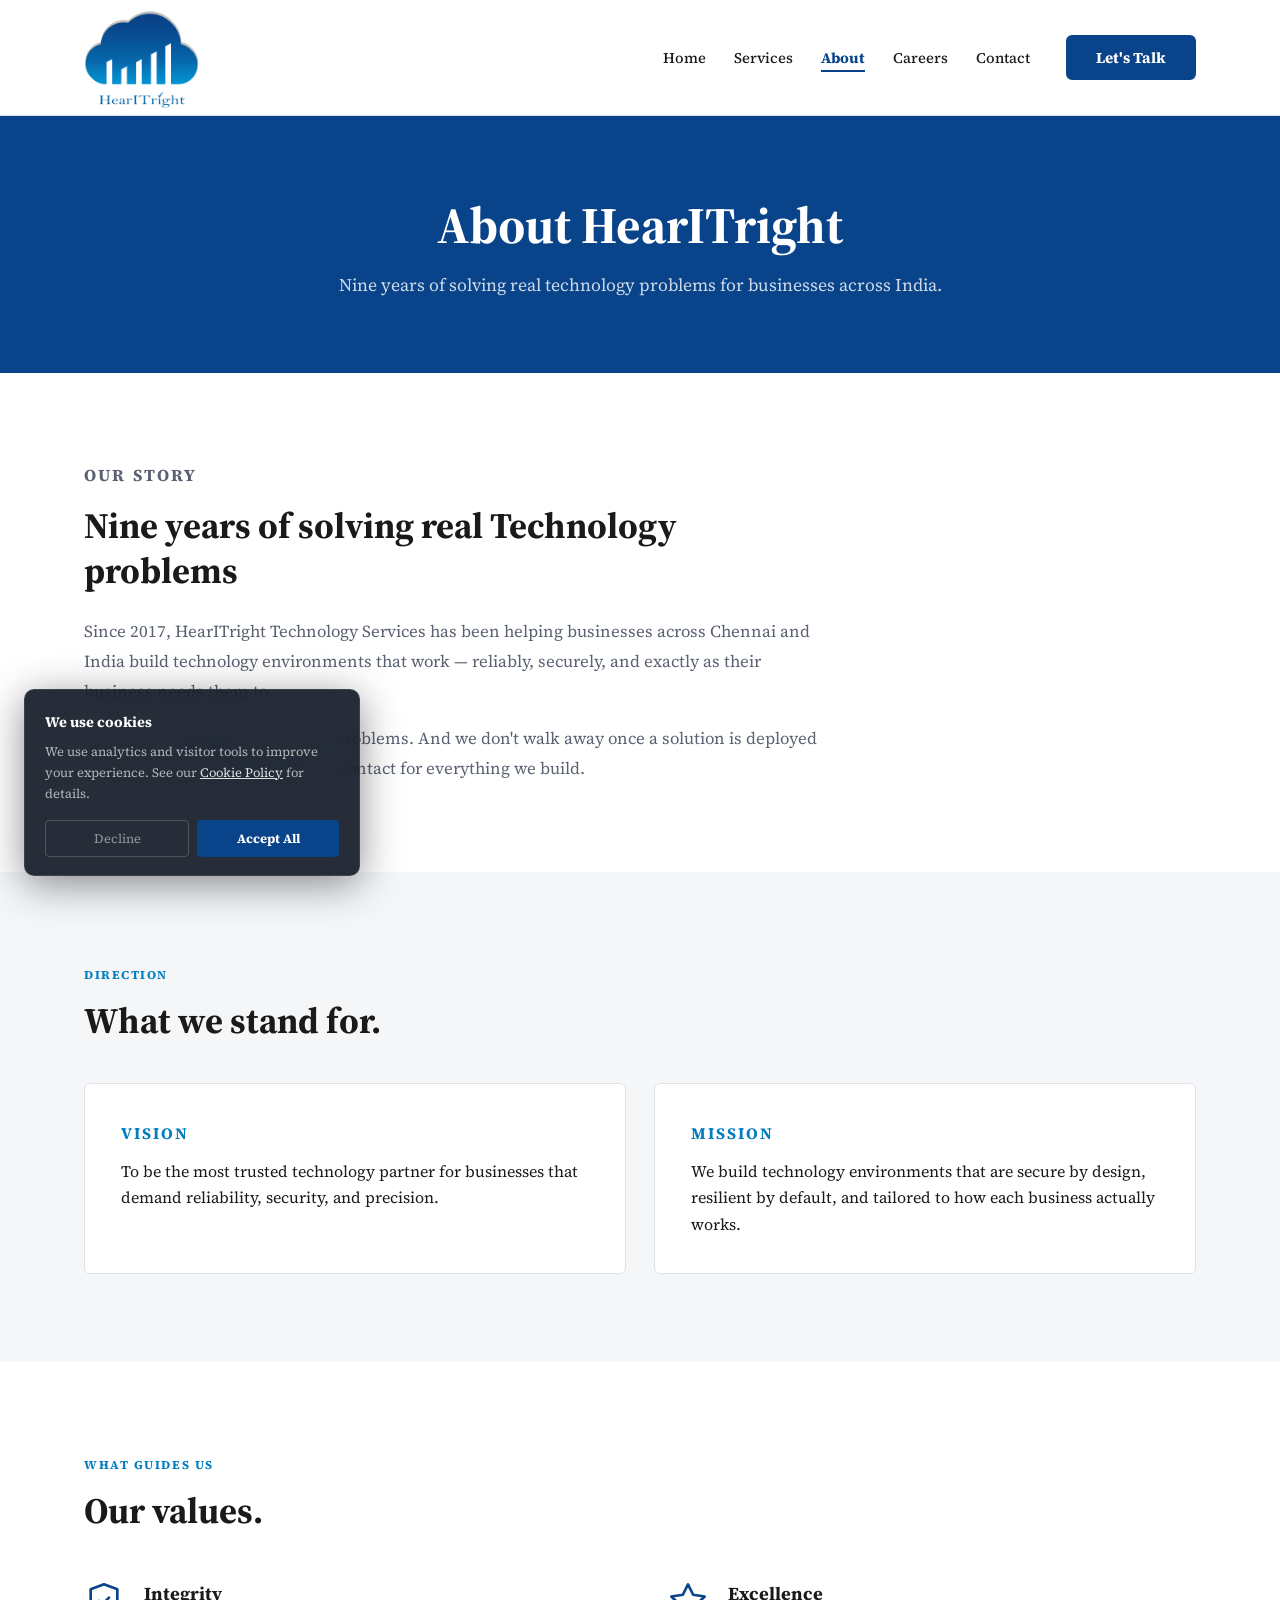
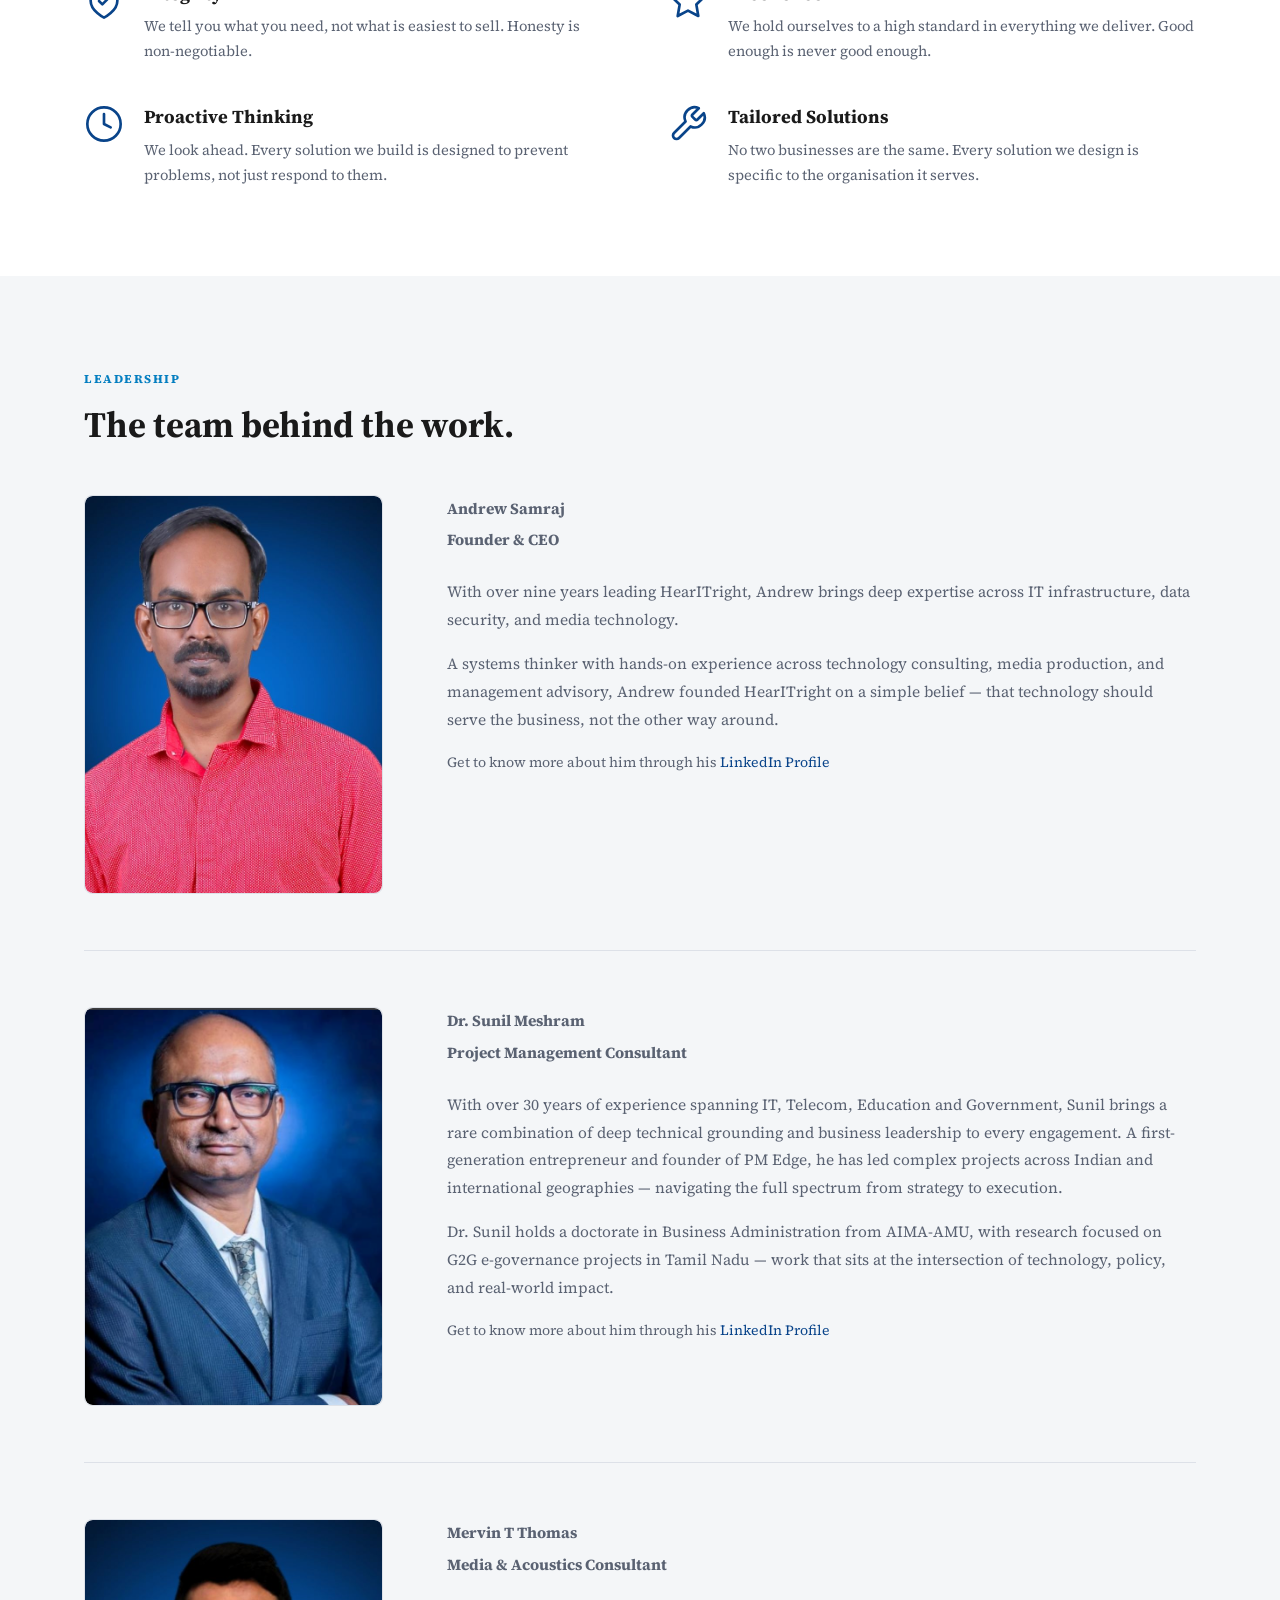
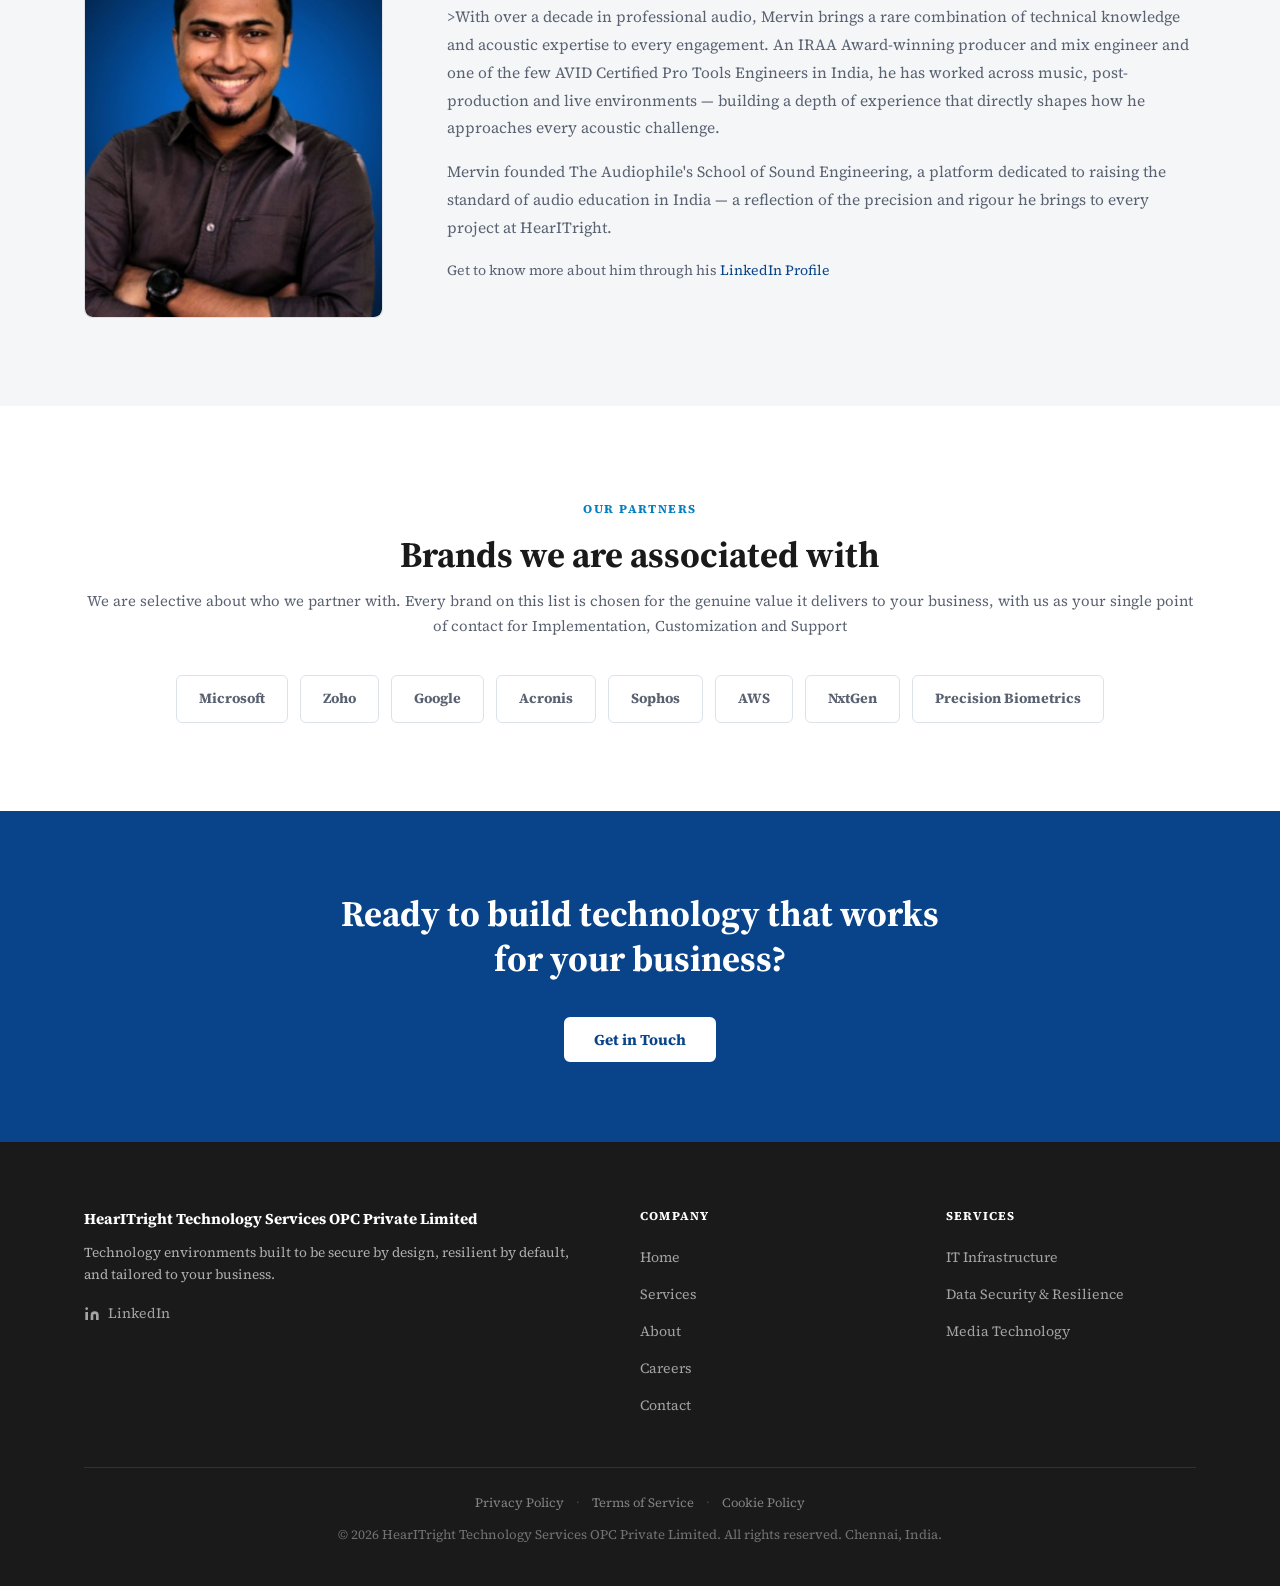
==== commit 5c4844f9: "Fix Mervin image rendering" ====
--- a/about.html
+++ b/about.html
@@ -178,7 +178,7 @@
 
     <div class="founder-grid reveal">
       <div class="founder-photo" style="padding:0;overflow:hidden;">
-        <!-- <img src="img/team/mervin-thomas.jpg" alt="Dr. Sunil Meshram — Project Management Consultant, HearITright" -->
+        <img src="img/team/mervin-thomas.jpg" alt="Mervin T Thomas - Media & Acoustics Consultant, HearITright"
              style="width:100%;height:100%;object-fit:cover;object-position:top center;border-radius:8px"
              onerror="this.style.display='none';this.nextElementSibling.style.display='flex'">
         <!--<span style="display:flex;width:100%;height:100%;align-items:center;justify-content:center;color:var(--text-light);font-size:0.82rem;text-align:center;padding:20px;background:var(--bg-alt);border-radius:8px;border:1px solid var(--border)">Photo coming soon</span>-->
@@ -186,12 +186,14 @@
       <div class="founder-content">
         <p class="founder-content__name">Mervin T Thomas</p>
         <p class="founder-content__title">Media & Acoustics Consultant</p>
-        <p>With over a decade in professional audio, Mervin brings a rare combination of technical knowledge and acoustic expertise to every engagement. An IRAA Award-winning producer and mix engineer and one of the few AVID Certified Pro Tools Engineers in India, he has worked across music, post-production and live environments — building a depth of experience that directly shapes how he approaches every acoustic challenge.</p>
+        <p>>With over a decade in professional audio, Mervin brings a rare combination of technical knowledge and acoustic expertise to every engagement. An IRAA Award-winning producer and mix engineer and one of the few AVID Certified Pro Tools Engineers in India, he has worked across music, post-production and live environments — building a depth of experience that directly shapes how he approaches every acoustic challenge.</p>
         <p>Mervin founded The Audiophile's School of Sound Engineering, a platform dedicated to raising the standard of audio education in India — a reflection of the precision and rigour he brings to every project at HearITright.</p>
-        <p style="margin-top:12px;font-size:0.88rem;">Get to know more about him through his   <a href="https://www.linkedin.com/in/mervintthomas/" target="_blank" rel="noopener noreferrer">LinkedIn Profile</a></p>
-
-      </div>
-    </div>
+        <p style="margin-top:12px;font-size:0.88rem;">Get to know more about him through his  <a href="https://www.linkedin.com/in/sunilmeshram/" target="_blank" rel="noopener noreferrer">LinkedIn Profile</a></p>
+
+      </div>
+    </div>
+    
+    
     <!-- To add more team members: copy the block above (from the <hr> down) and paste it here -->
 
   </div>
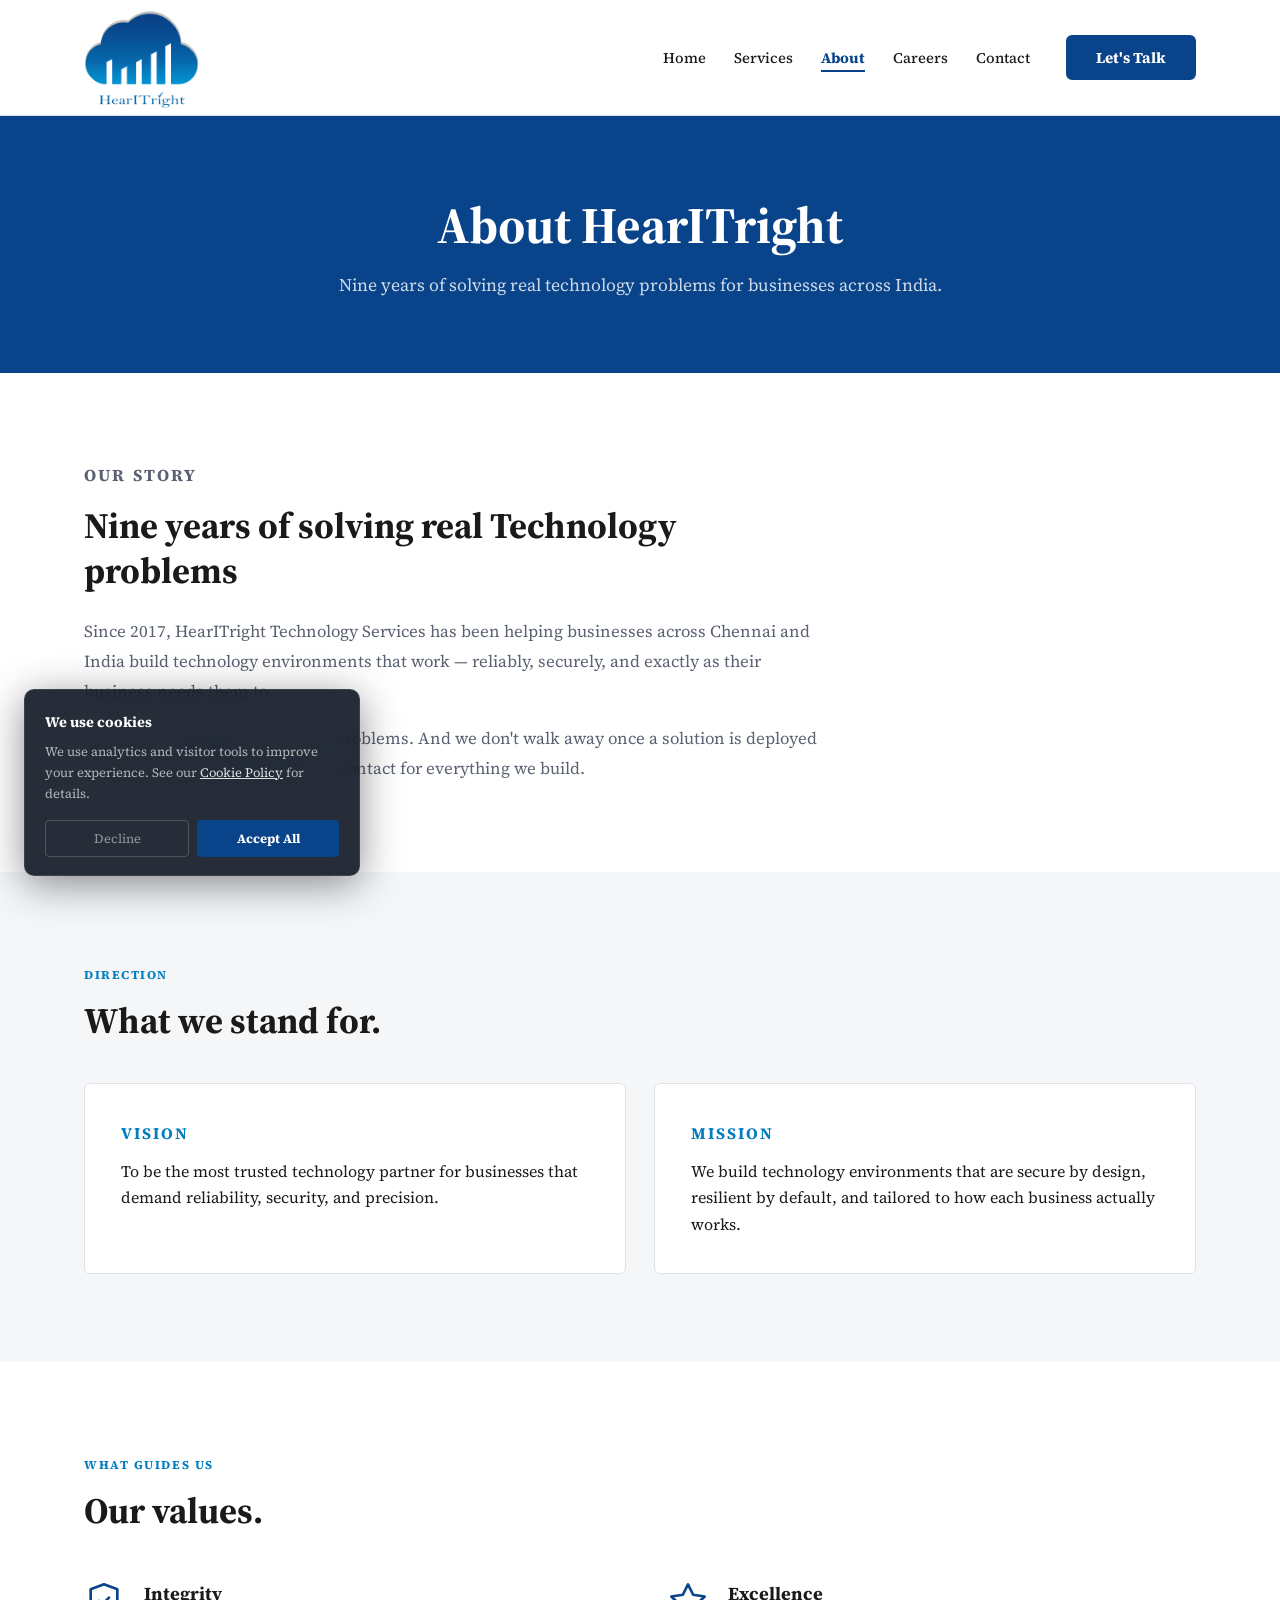
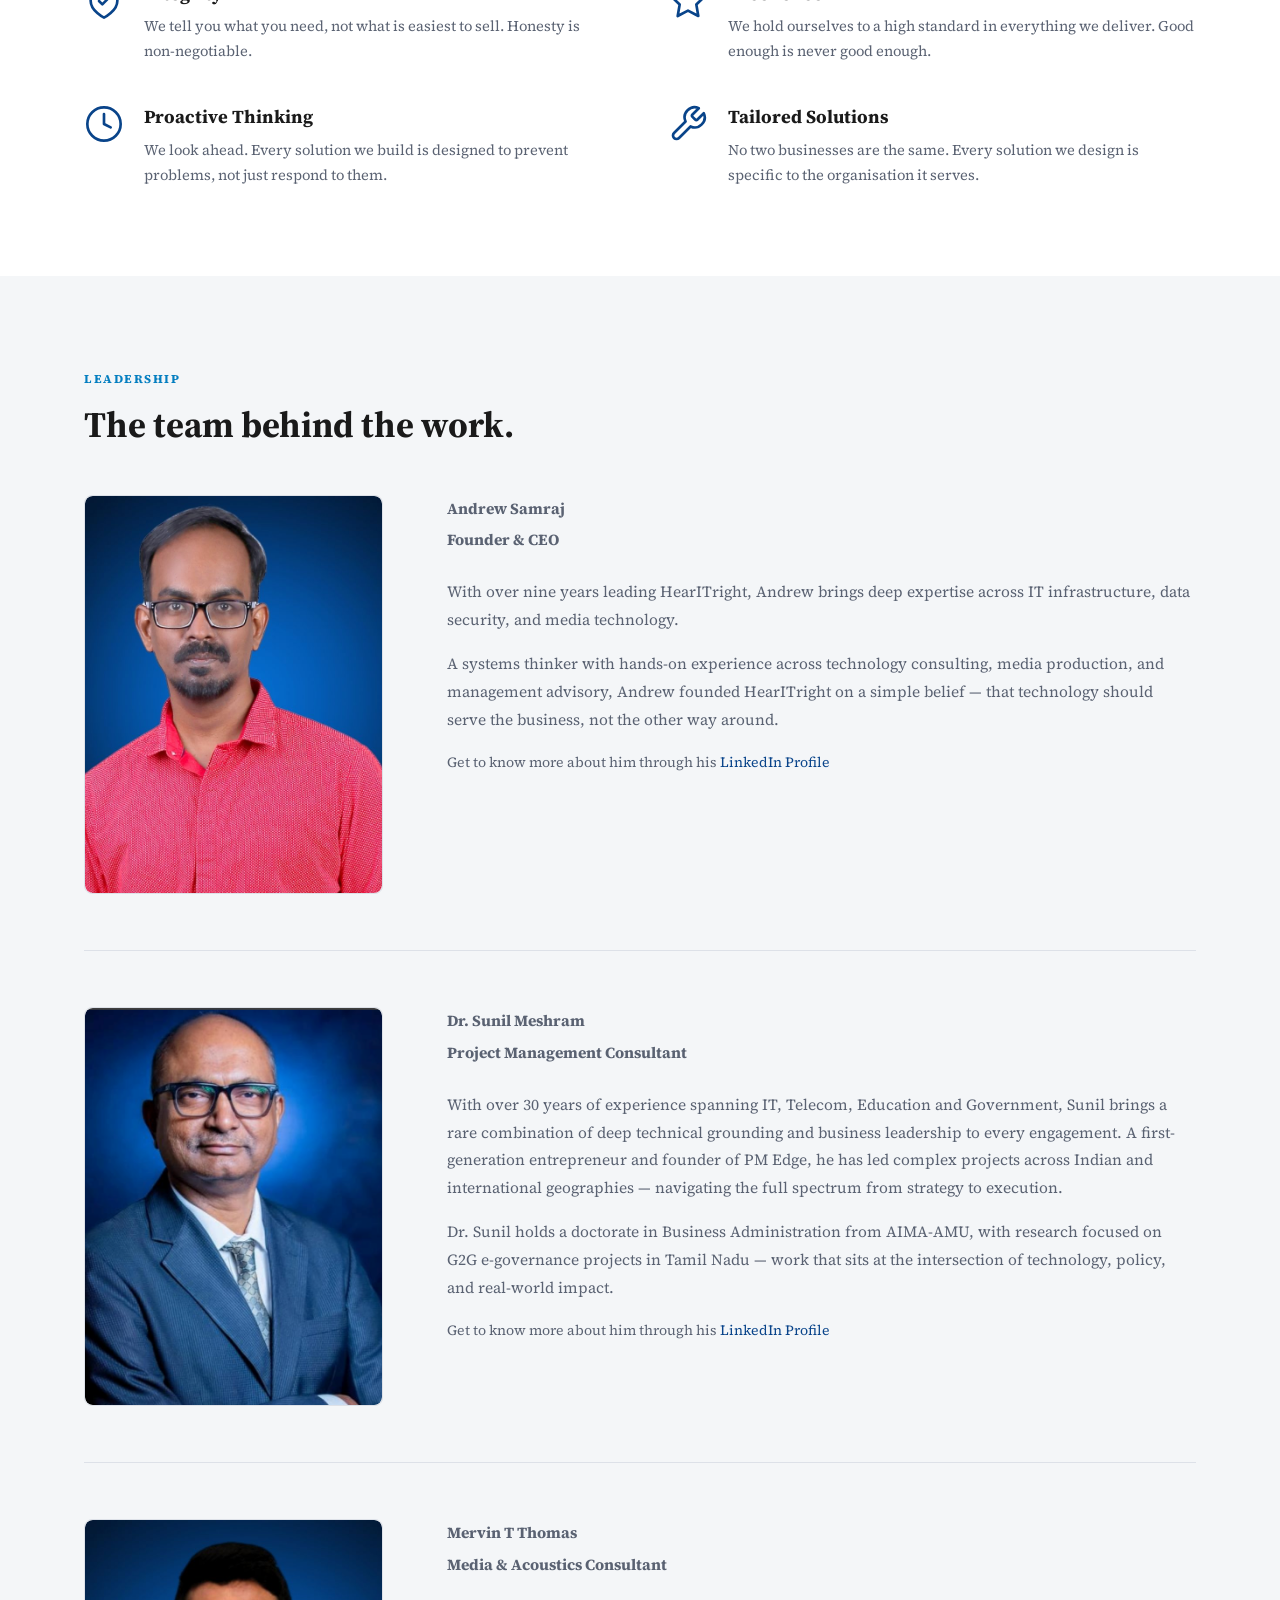
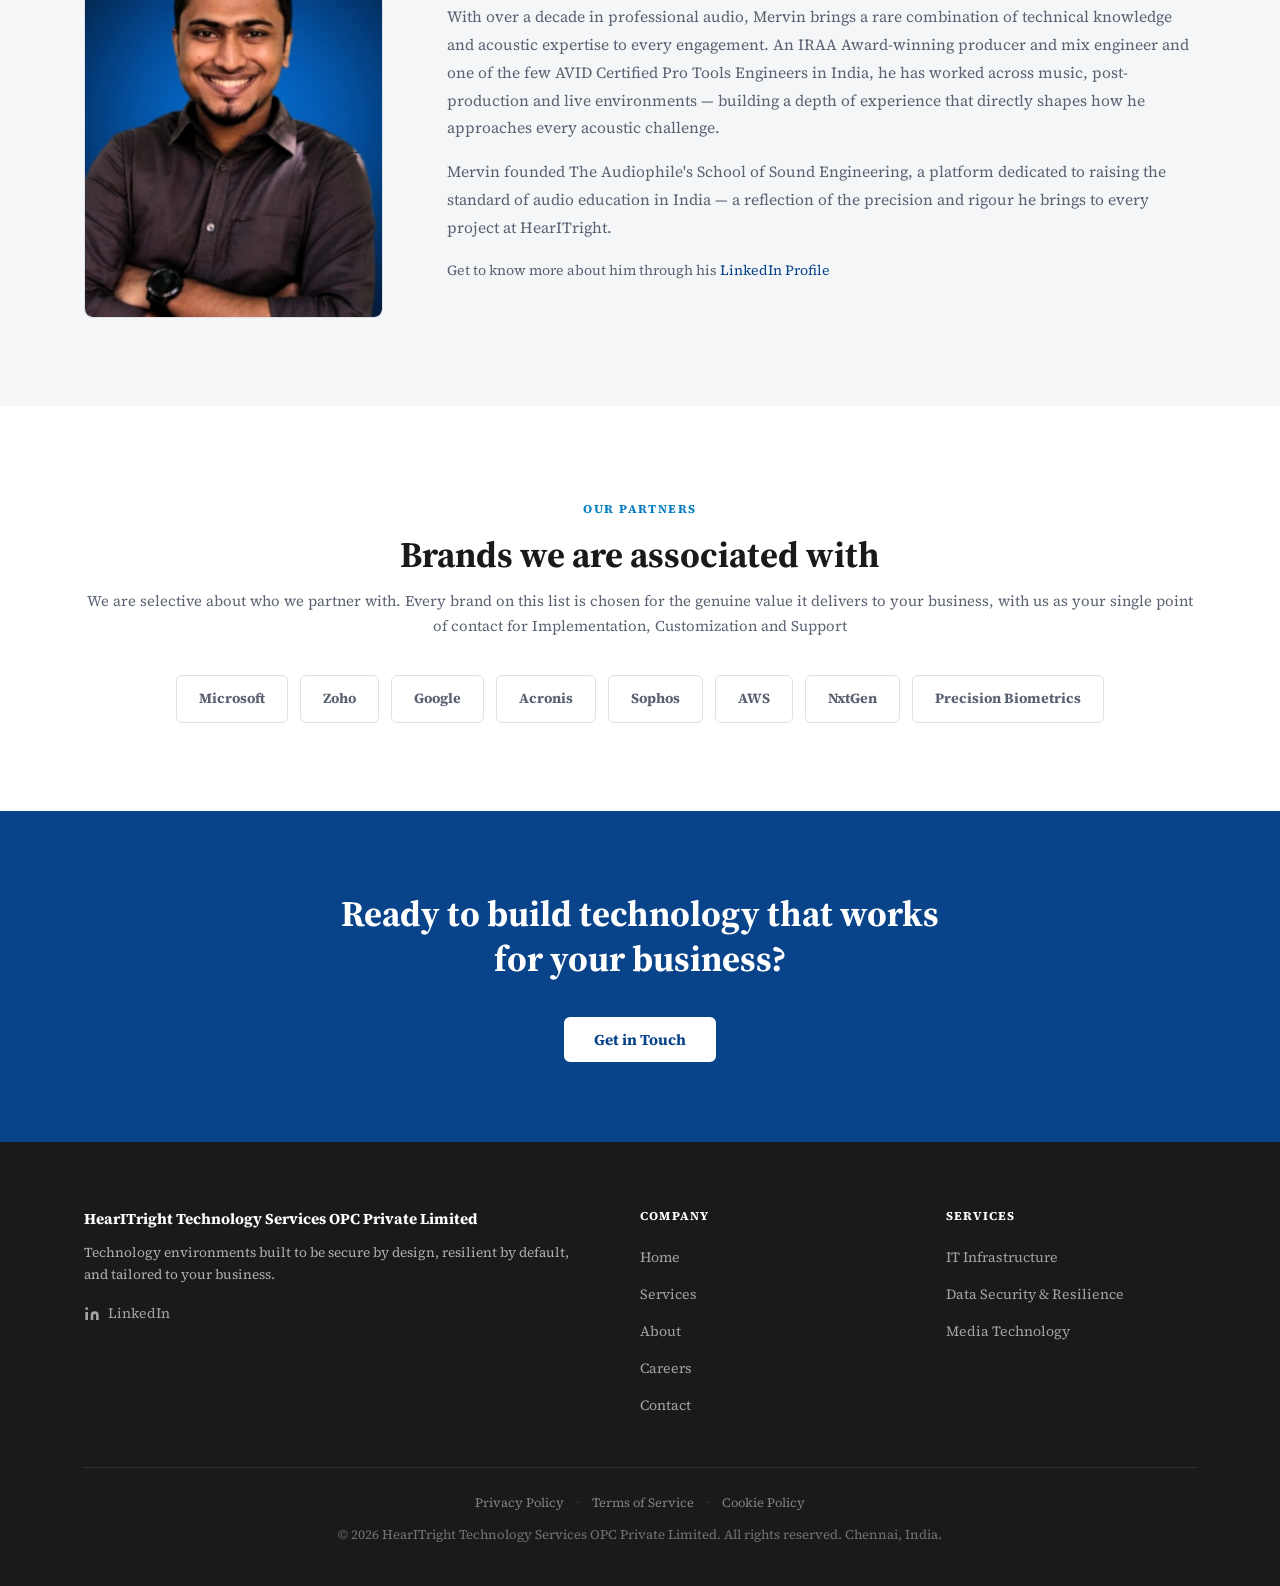
==== commit efac3e56: "Fix text error" ====
--- a/about.html
+++ b/about.html
@@ -186,7 +186,7 @@
       <div class="founder-content">
         <p class="founder-content__name">Mervin T Thomas</p>
         <p class="founder-content__title">Media & Acoustics Consultant</p>
-        <p>>With over a decade in professional audio, Mervin brings a rare combination of technical knowledge and acoustic expertise to every engagement. An IRAA Award-winning producer and mix engineer and one of the few AVID Certified Pro Tools Engineers in India, he has worked across music, post-production and live environments — building a depth of experience that directly shapes how he approaches every acoustic challenge.</p>
+        <p>With over a decade in professional audio, Mervin brings a rare combination of technical knowledge and acoustic expertise to every engagement. An IRAA Award-winning producer and mix engineer and one of the few AVID Certified Pro Tools Engineers in India, he has worked across music, post-production and live environments — building a depth of experience that directly shapes how he approaches every acoustic challenge.</p>
         <p>Mervin founded The Audiophile's School of Sound Engineering, a platform dedicated to raising the standard of audio education in India — a reflection of the precision and rigour he brings to every project at HearITright.</p>
         <p style="margin-top:12px;font-size:0.88rem;">Get to know more about him through his  <a href="https://www.linkedin.com/in/sunilmeshram/" target="_blank" rel="noopener noreferrer">LinkedIn Profile</a></p>
 
